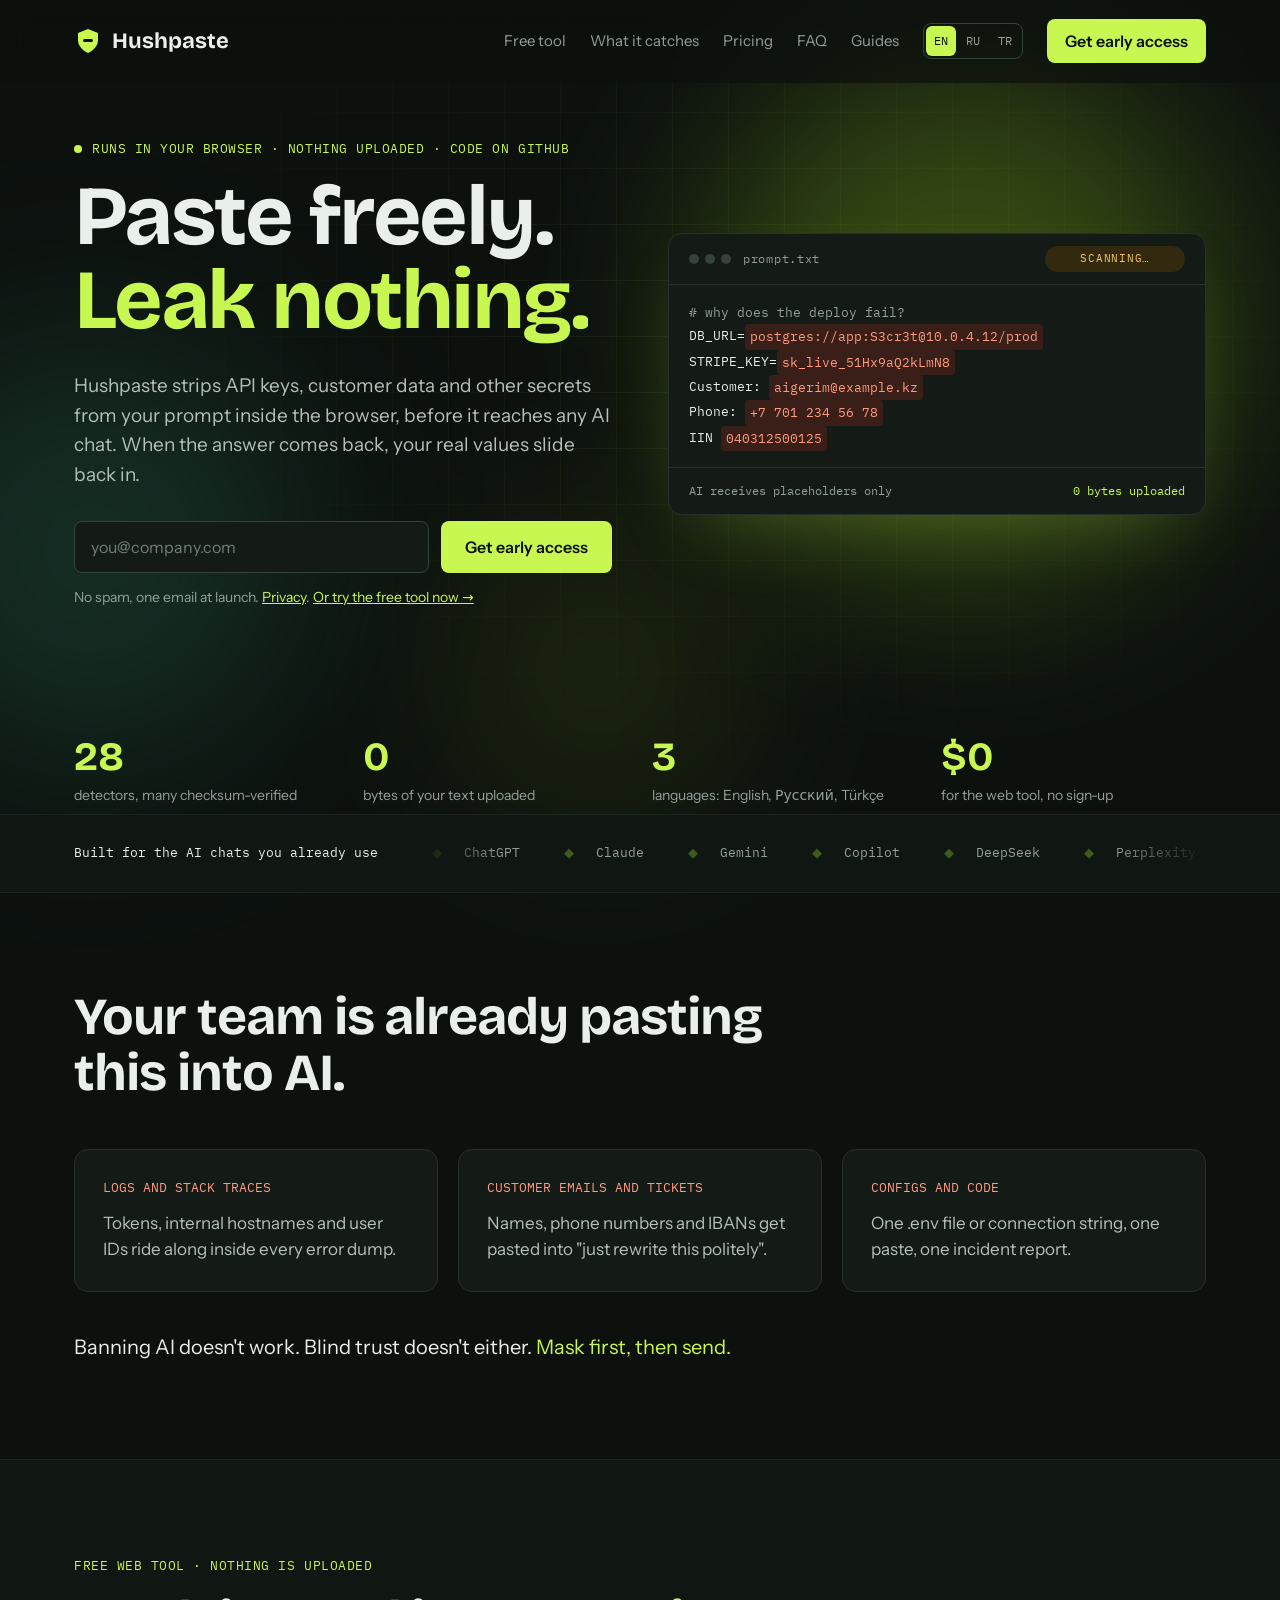
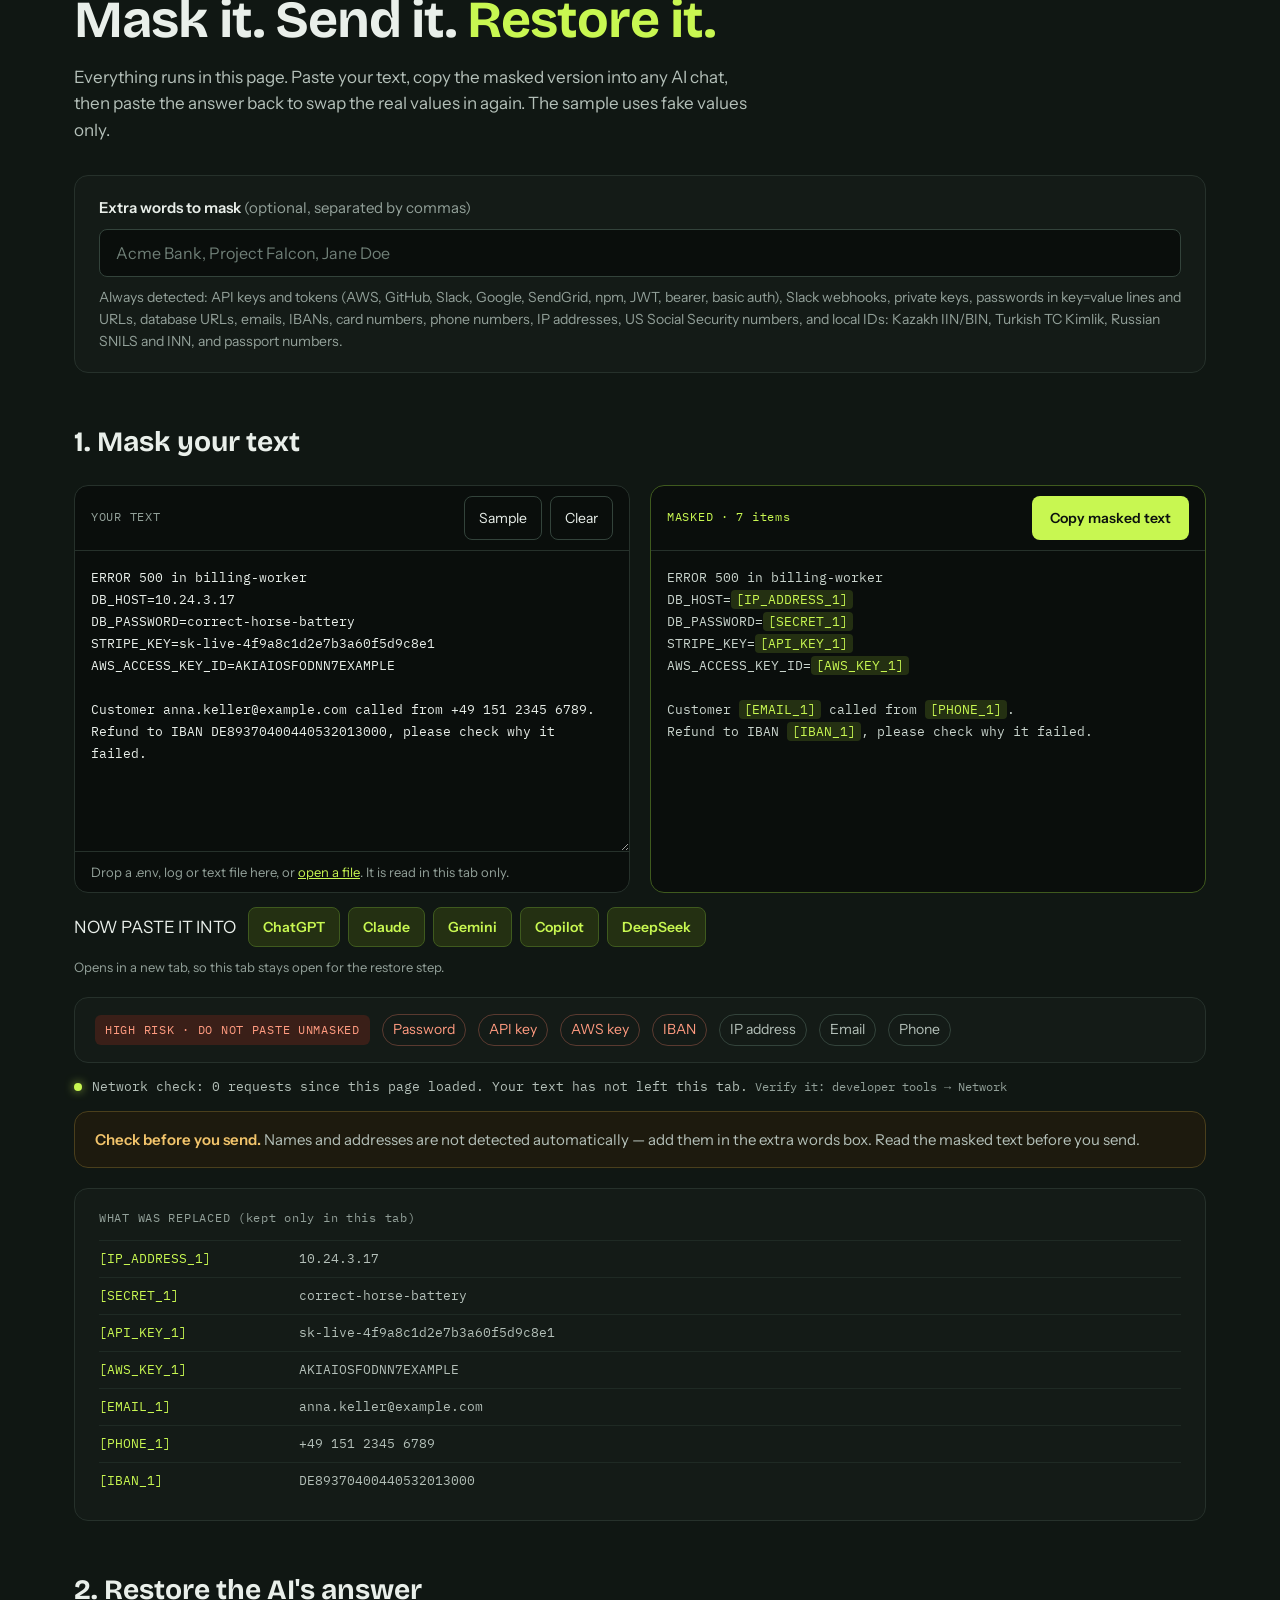
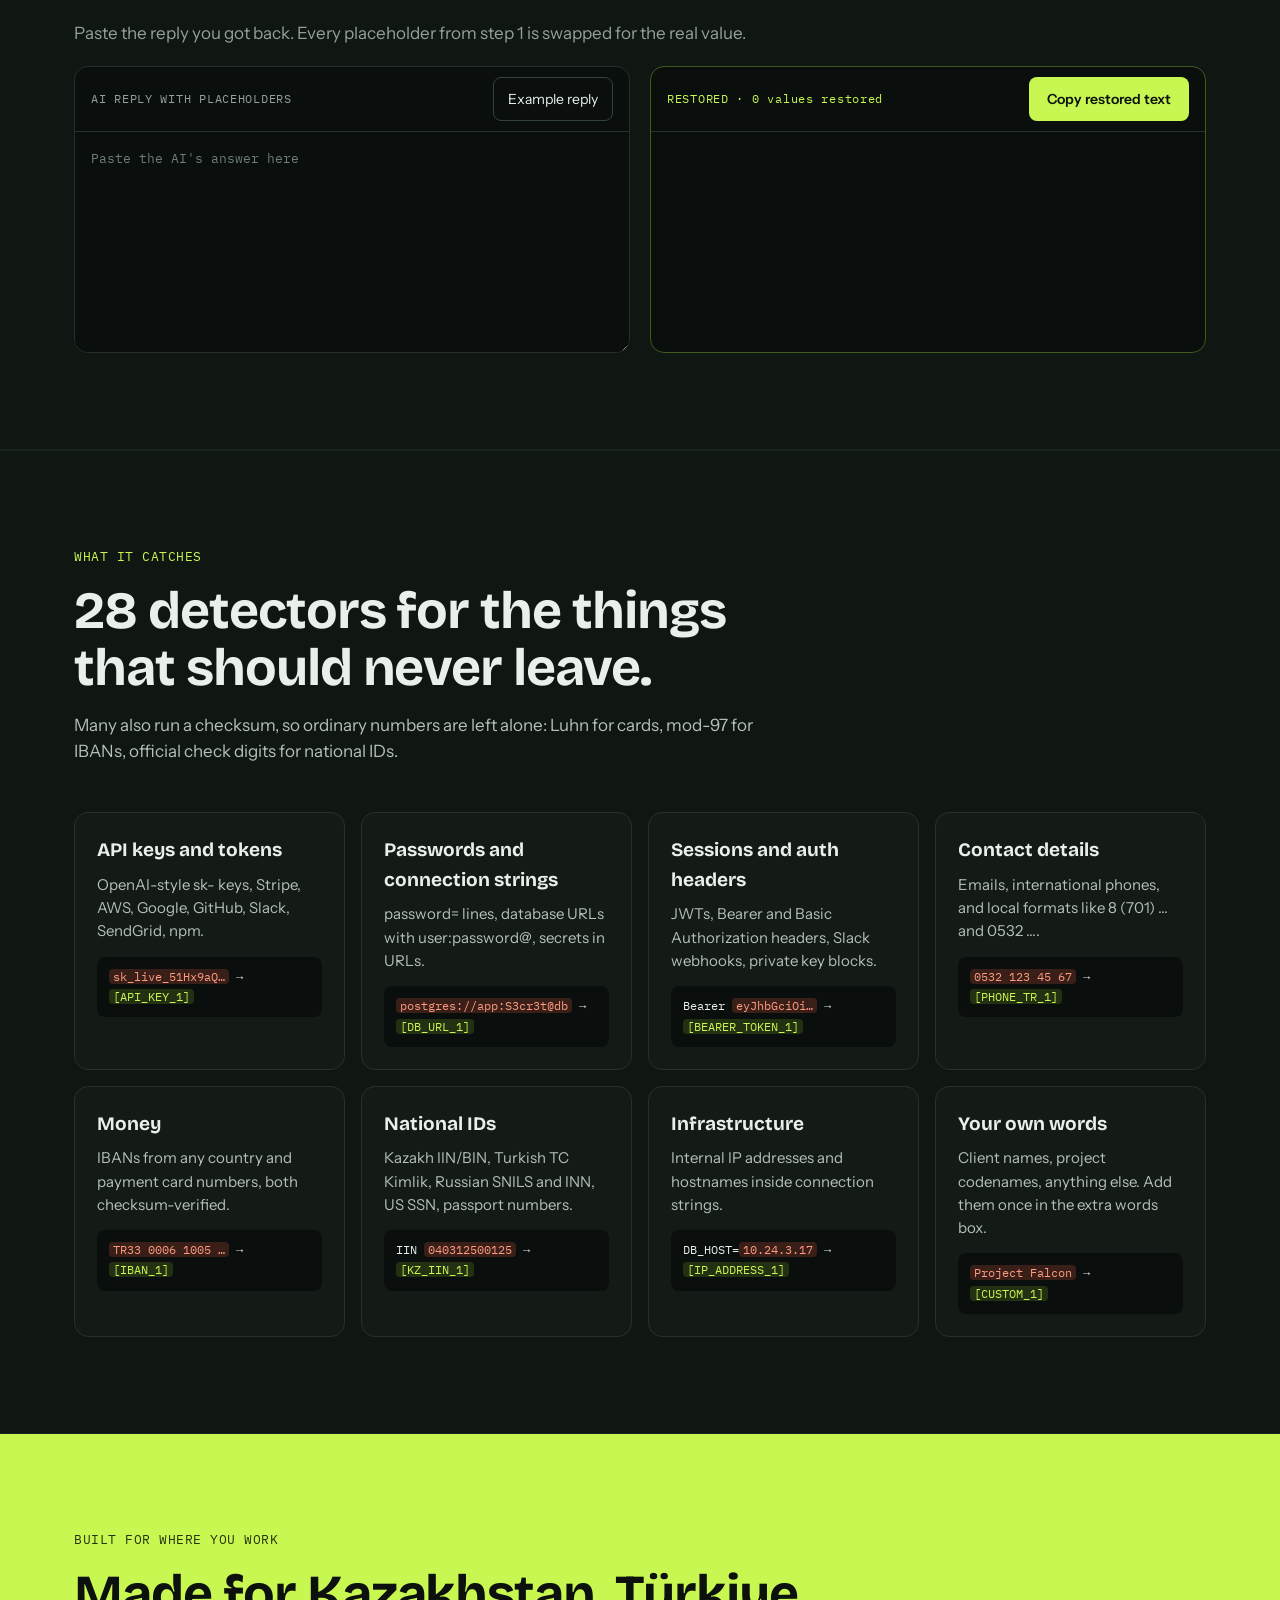
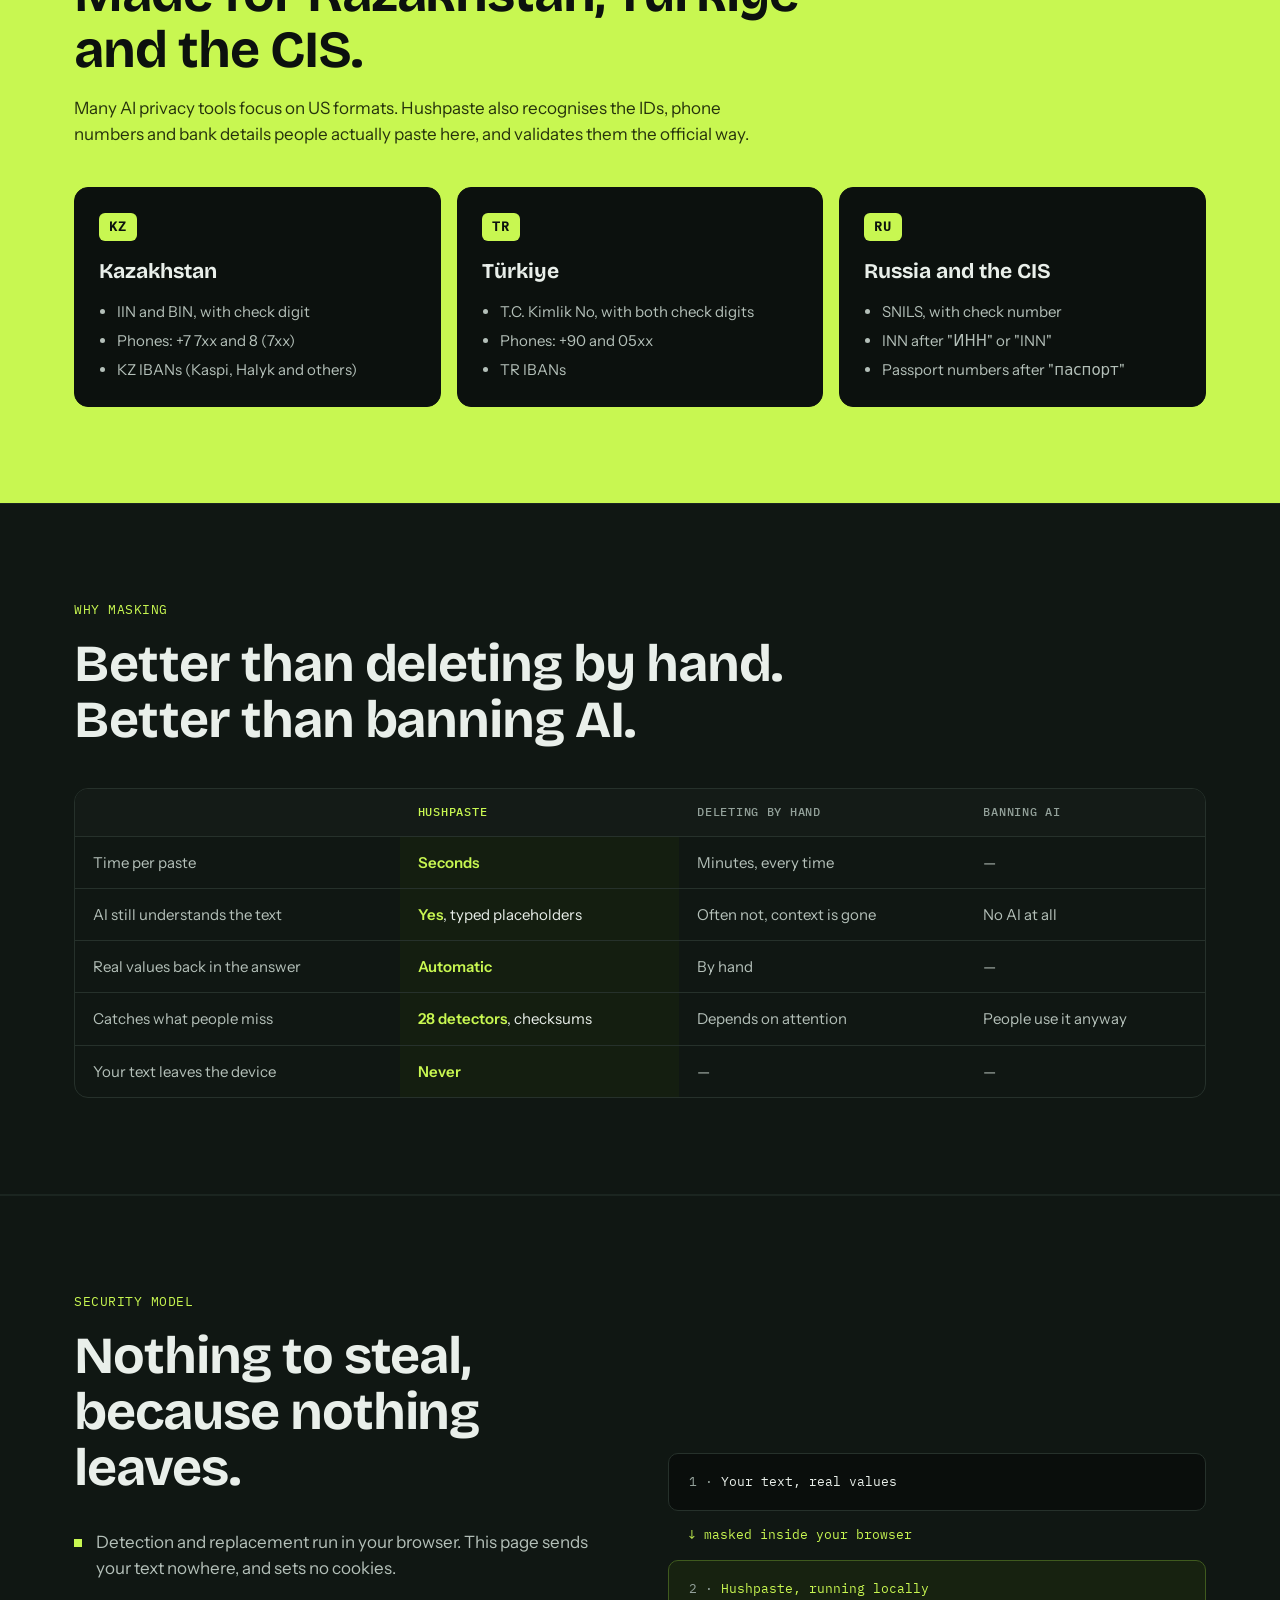
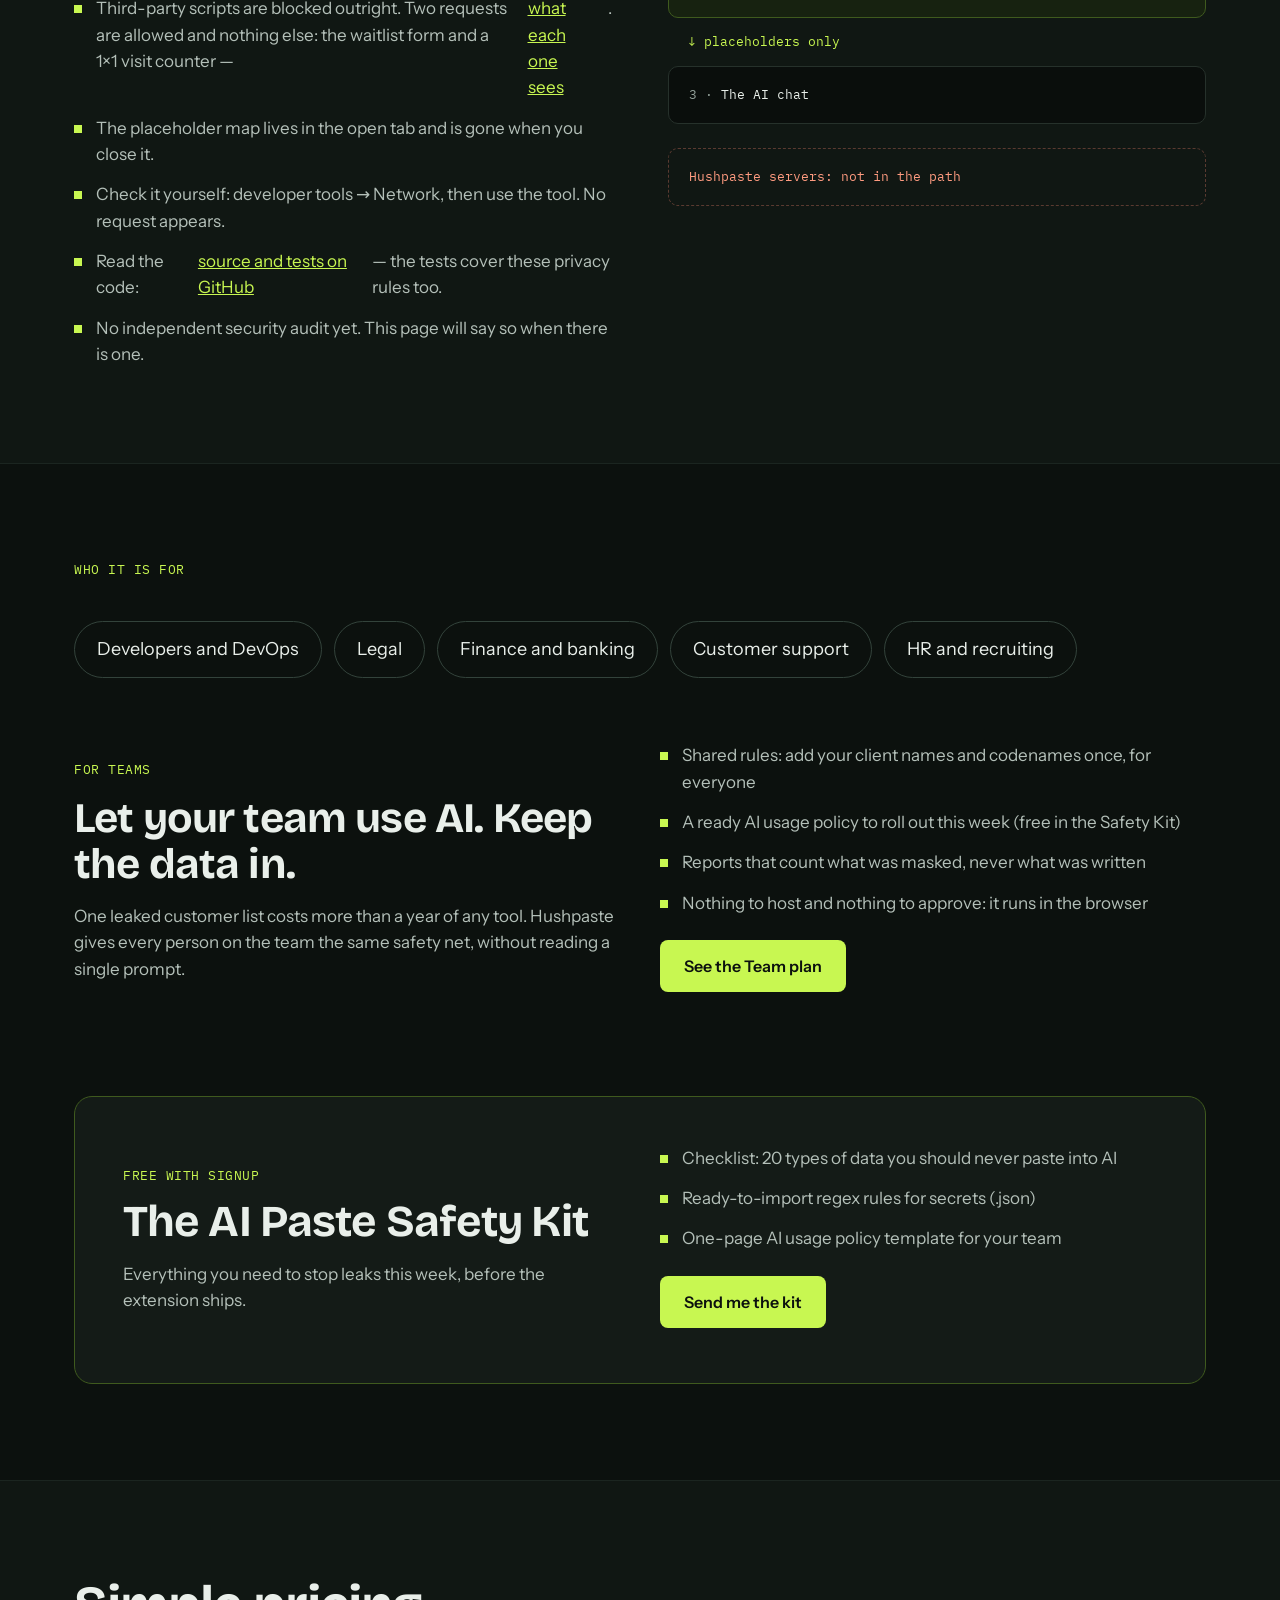
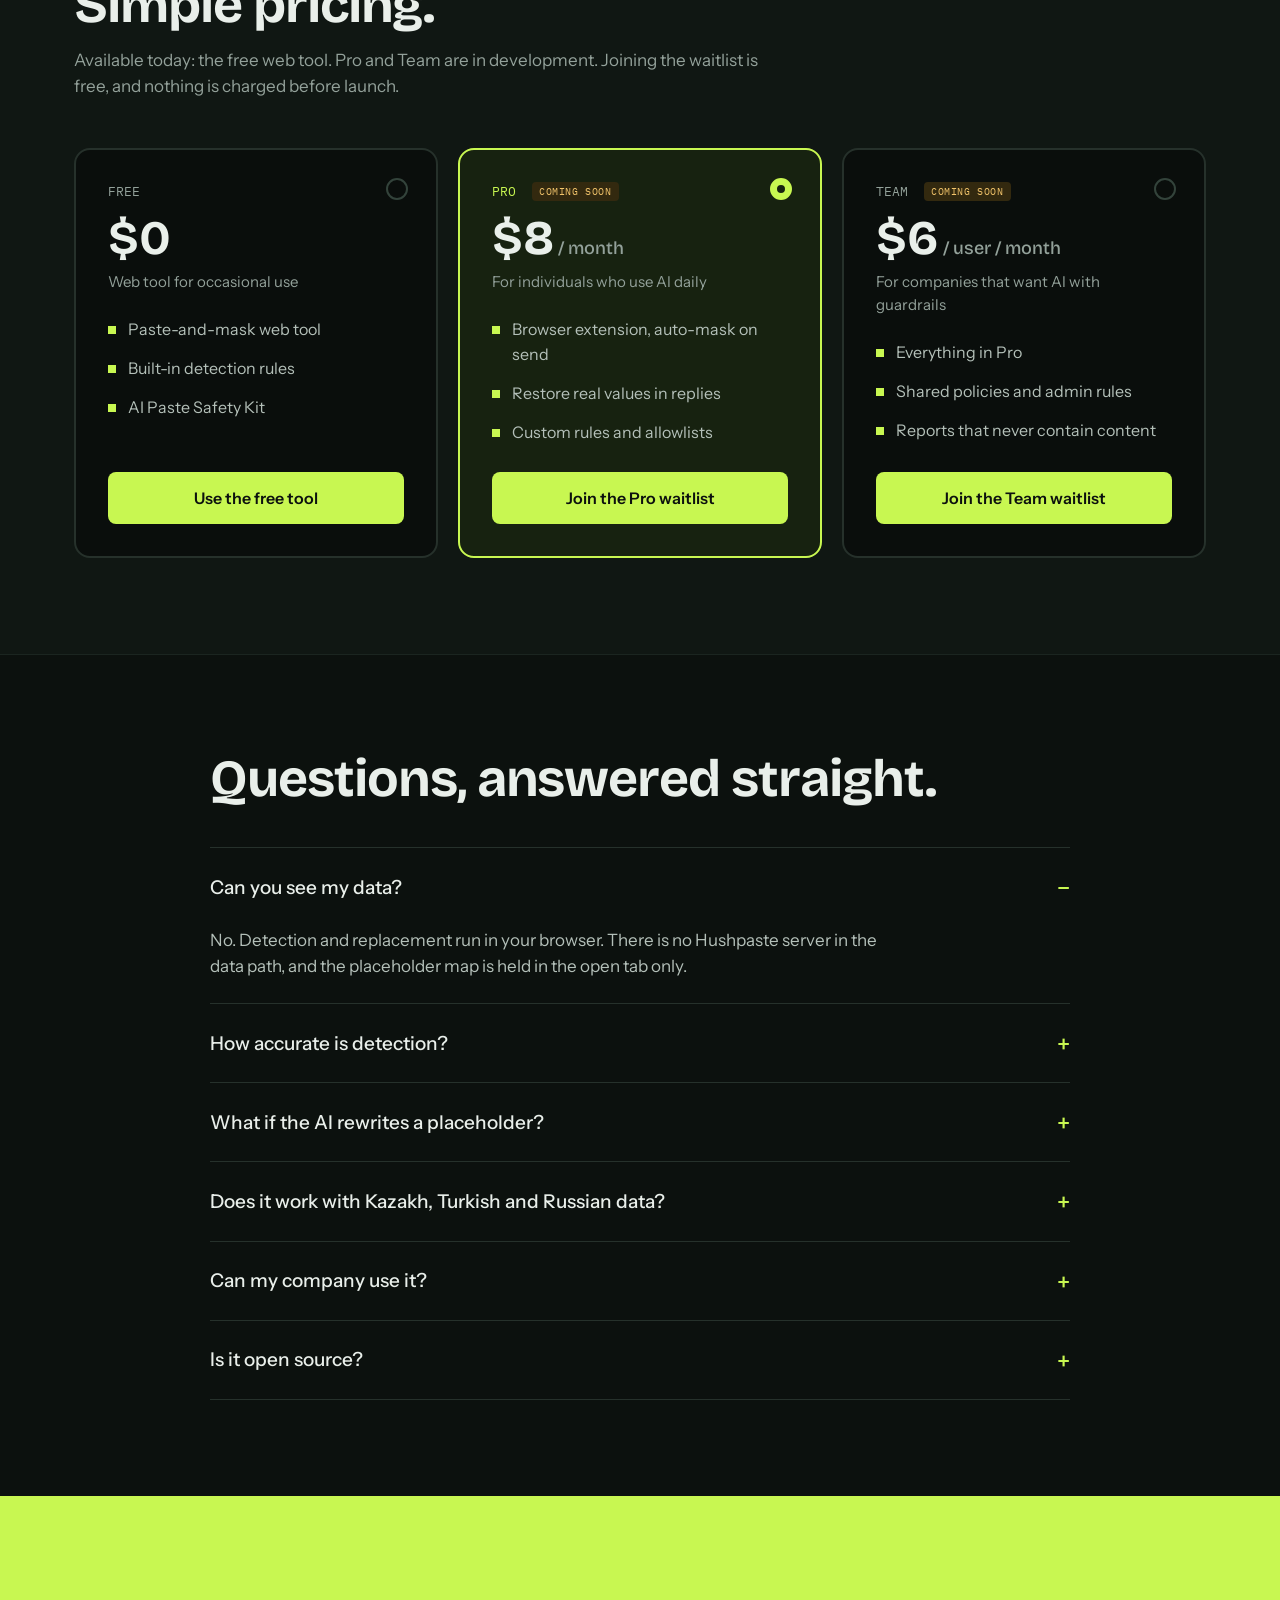
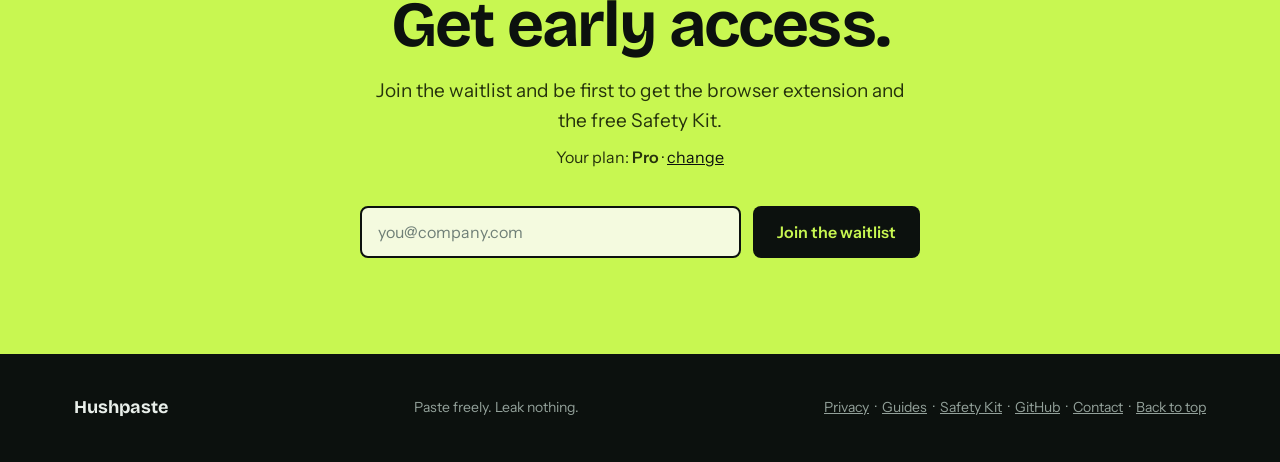
==== index.html @ 16ffd205 "Cut the landing page down after reader feedback A developer read the page and said he started skippi" ====
<!doctype html>
<html lang="en">
<head>
<meta charset="utf-8">
<meta http-equiv="Content-Security-Policy" content="default-src 'none'; script-src 'self'; style-src 'self' 'unsafe-inline'; font-src data:; img-src 'self' data: https://hushpaste.goatcounter.com; connect-src https://formspree.io; base-uri 'none'; form-action 'none'">
<meta name="viewport" content="width=device-width, initial-scale=1">
<meta name="waitlist-url" content="https://formspree.io/f/mnpjvzbo">
<title>Hushpaste: paste freely, leak nothing</title>
<link rel="canonical" href="https://gethushpaste.com/">
<link rel="alternate" hreflang="en" href="https://gethushpaste.com/">
<link rel="alternate" hreflang="ru" href="https://gethushpaste.com/ru/">
<link rel="alternate" hreflang="tr" href="https://gethushpaste.com/tr/">
<link rel="alternate" hreflang="x-default" href="https://gethushpaste.com/">
<meta property="og:url" content="https://gethushpaste.com/">
<meta name="description" content="Hushpaste masks API keys, emails and other sensitive data in your browser before you paste into an AI chat, then restores them in the reply. Nothing is uploaded.">
<meta property="og:title" content="Hushpaste: paste freely, leak nothing">
<meta property="og:description" content="Mask secrets and personal data before they reach an AI chat. Runs in your browser.">
<meta property="og:type" content="website">
<meta property="og:site_name" content="Hushpaste">
<meta property="og:image" content="https://gethushpaste.com/og-image.png">
<meta property="og:image:width" content="1200">
<meta property="og:image:height" content="630">
<meta name="twitter:card" content="summary_large_image">
<meta name="twitter:title" content="Hushpaste: paste freely, leak nothing">
<meta name="twitter:description" content="Mask secrets and personal data before they reach an AI chat. Runs in your browser.">
<meta name="twitter:image" content="https://gethushpaste.com/og-image.png">
<meta name="theme-color" content="#0C110E">
<link rel="stylesheet" href="/fonts.css">
<link rel="icon" href="data:image/svg+xml,%3Csvg xmlns='http://www.w3.org/2000/svg' viewBox='0 0 28 28'%3E%3Cpath d='M14 2 24 6V13C24 19 19.5 23.5 14 26 8.5 23.5 4 19 4 13V6Z' fill='%23C8F751'/%3E%3Crect x='9' y='12' width='10' height='3' rx='1.5' fill='%230C110E'/%3E%3C/svg%3E">
<link rel="icon" type="image/png" sizes="32x32" href="/favicon-32.png">
<link rel="apple-touch-icon" sizes="180x180" href="/apple-touch-icon.png">
<style>
:root{--bg:#0C110E;--bg2:#101713;--panel:#141B17;--deep:#0A0E0C;--line:#26312B;--line2:#33433B;--text:#E9EFEA;--soft:#B4C0B9;--mute:#93A19A;--lime:#C8F751;--limebg:#243012;--limeline:#3F5A1E;--coral:#FF9B80;--coralbg:#3A1F18}
*{box-sizing:border-box}
html{scroll-behavior:smooth}
body{margin:0;background:var(--bg);color:var(--text);font-family:'Instrument Sans',system-ui,sans-serif;font-size:17px;line-height:1.55}
a{color:var(--lime)}
a:hover{color:#E3FF9A}
button,input,textarea{font-family:inherit}
:focus-visible{outline:2px solid var(--lime);outline-offset:2px}
::placeholder{color:#6F7F77}
.wrap{max-width:1180px;margin:0 auto;padding:0 24px}
.mono{font-family:'IBM Plex Mono',monospace}
.disp{font-family:'Bricolage Grotesque',sans-serif;font-weight:700}
.eyebrow{font-family:'IBM Plex Mono',monospace;font-size:13px;letter-spacing:.04em;color:var(--lime);margin:0 0 16px}
h1,h2,h3{margin:0;font-family:'Bricolage Grotesque',sans-serif;font-weight:700}
h2{font-size:clamp(32px,4.5vw,52px);line-height:1.08;letter-spacing:-.02em;max-width:760px}
h3{font-size:24px}
section{padding:96px 0}
.alt{background:var(--bg2);border-top:1px solid #1B2520;border-bottom:1px solid #1B2520}
.btn{display:inline-block;border:0;border-radius:8px;background:var(--lime);color:var(--bg);font-weight:600;font-size:16px;padding:0 24px;min-height:52px;line-height:52px;text-decoration:none;cursor:pointer}
.btn:hover{color:var(--bg);background:#D8FF78}
.btn-sm{min-height:44px;line-height:44px;padding:0 18px;font-size:14px}
.gochat{display:flex;flex-wrap:wrap;align-items:center;gap:8px;margin-top:14px}
.gochat .t{margin-right:4px}
.gochat a{display:inline-block;min-height:40px;line-height:38px;padding:0 14px;border-radius:8px;border:1px solid var(--limeline);background:var(--limebg);color:var(--lime);font-size:14px;font-weight:600;text-decoration:none}
.gochat a:hover{background:var(--lime);color:var(--bg);border-color:var(--lime)}
.gochat .note{flex-basis:100%;color:var(--mute);font-size:13px;margin:2px 0 0}
.ghost{min-height:44px;padding:0 14px;border-radius:8px;border:1px solid var(--line2);background:transparent;color:var(--text);font-size:14px;cursor:pointer}
nav.top{display:flex;flex-wrap:wrap;align-items:center;justify-content:space-between;gap:12px;padding:16px 0}
.logo{display:flex;align-items:center;gap:10px;text-decoration:none;color:var(--text);font-family:'Bricolage Grotesque',sans-serif;font-weight:700;font-size:22px;padding:8px 0}
.links{display:flex;flex-wrap:wrap;align-items:center;gap:4px 24px;font-size:15px}
.links a{color:var(--mute);text-decoration:none;padding:12px 0}
.lang{display:inline-flex;gap:2px;padding:2px;border:1px solid var(--line2);border-radius:8px}
.links .lang a{padding:6px 8px;border-radius:6px;font-family:'IBM Plex Mono',monospace;font-size:12px}
.links .lang a[aria-current]{background:var(--lime);color:var(--bg)}
.links a.btn{color:var(--bg);padding:0 18px;min-height:44px;line-height:44px}
.hero{display:flex;flex-wrap:wrap;gap:56px;align-items:center;padding:56px 0 88px}
.hero>div{flex:1 1 440px;min-width:0}
.hero h1{font-size:clamp(44px,7vw,84px);line-height:1;letter-spacing:-.03em}
.sub{margin:28px 0 0;max-width:560px;font-size:19px;color:var(--soft)}
.wl form{display:flex;flex-wrap:wrap;gap:12px;margin-top:32px;max-width:560px}
.wl input{flex:1 1 240px;min-width:0;height:52px;padding:0 16px;border-radius:8px;border:1px solid var(--line2);background:var(--panel);color:var(--text);font-size:16px}
.wl button{height:52px;padding:0 24px;border:0;border-radius:8px;background:var(--lime);color:var(--bg);font-weight:600;font-size:16px;cursor:pointer}
.err{margin:10px 0 0;color:#FF8A6B;font-size:14px}
.ok{margin-top:32px;max-width:560px;padding:20px 24px;border:1px solid var(--limeline);background:#172210;border-radius:12px}
.small{margin:14px 0 0;font-size:14px;color:var(--mute)}
.card{background:var(--panel);border:1px solid var(--line);border-radius:14px;overflow:hidden;font-family:'IBM Plex Mono',monospace;font-size:13px;line-height:1.8}
.card .hd{padding:12px 20px;border-bottom:1px solid var(--line);color:var(--mute);font-size:12px;letter-spacing:.06em}
.card .bd{padding:16px 20px;overflow-x:auto;white-space:nowrap}
.card.live{position:relative;box-shadow:0 30px 80px -30px rgba(200,247,81,.25)}
.card.live .hd{display:flex;align-items:center;gap:12px}
.dots{display:inline-flex;gap:6px}
.dots i{width:10px;height:10px;border-radius:50%;background:var(--line2)}
.pill{margin-left:auto;display:inline-grid;font-size:11px}
.pill>span{grid-area:1/1;padding:3px 8px;border-radius:999px;text-align:center}
.pill .p1{background:#33290F;color:#F2C46B;animation:p1 9s infinite}
.pill .p2{background:var(--limebg);color:var(--lime);opacity:0;animation:p2 9s infinite}
.card.live .bd{position:relative;font-size:13px}
.card.live .bd .cm{color:var(--mute)}
.sw{display:inline-grid;vertical-align:top}
.sw>span{grid-area:1/1;justify-self:start}
.sw .bad{animation:swb 9s var(--d) infinite both}
.sw .tok{opacity:0;animation:swt 9s var(--d) infinite both}
.scan{position:absolute;left:0;right:0;top:0;height:2px;background:var(--lime);box-shadow:0 0 18px 4px rgba(200,247,81,.45);opacity:0;animation:scan 9s infinite;pointer-events:none}
.card.live .ft{display:flex;flex-wrap:wrap;justify-content:space-between;gap:8px;padding:12px 20px;border-top:1px solid var(--line);font-size:12px;color:var(--mute)}
.card.live .ft .lk{color:var(--lime)}
@keyframes scan{0%{top:0;opacity:1}32%{top:100%;opacity:1}34%,100%{top:100%;opacity:0}}
@keyframes swb{0%{opacity:1}4%,84%{opacity:0}88%,100%{opacity:1}}
@keyframes swt{0%{opacity:0}4%,84%{opacity:1}88%,100%{opacity:0}}
@keyframes p1{0%,34%{opacity:1}38%,94%{opacity:0}98%,100%{opacity:1}}
@keyframes p2{0%,34%{opacity:0}38%,94%{opacity:1}98%,100%{opacity:0}}
@media (prefers-reduced-motion:reduce){.sw .bad,.pill .p1{animation:none;opacity:0}.sw .tok,.pill .p2{animation:none;opacity:1}.scan{display:none}}
.bad{background:var(--coralbg);color:var(--coral);padding:1px 5px;border-radius:4px}
.tok{background:var(--limebg);color:var(--lime);padding:1px 5px;border-radius:4px}
.strip{padding:28px 0;border-top:1px solid #1B2520;border-bottom:1px solid #1B2520;background:var(--bg2)}
.strip .wrap{display:flex;flex-wrap:wrap;gap:12px 32px;font-family:'IBM Plex Mono',monospace;font-size:13px;color:var(--mute)}
.row{display:flex;flex-wrap:wrap;gap:20px;margin-top:48px}
.row>*{flex:1 1 300px;min-width:0}
.box{padding:28px;background:var(--panel);border:1px solid var(--line);border-radius:14px}
.box p{margin:12px 0 0;color:var(--soft)}
.box .k{margin:0;font-family:'IBM Plex Mono',monospace;font-size:13px;color:var(--coral)}
.step{padding:28px;border-top:2px solid var(--lime);background:var(--panel);border-radius:0 0 14px 14px}
.step .n{margin:0;font-family:'IBM Plex Mono',monospace;font-size:14px;color:var(--lime)}
.step h3{margin-top:12px}
.step p{margin:10px 0 0;color:var(--soft)}
.panels{display:flex;flex-wrap:wrap;gap:20px;margin-top:20px}
.panel{flex:1 1 460px;min-width:0;background:var(--deep);border:1px solid var(--line);border-radius:14px;overflow:hidden}
.panel.g{border-color:var(--limeline)}
.panel .bar{display:flex;flex-wrap:wrap;align-items:center;justify-content:space-between;gap:8px;padding:10px 16px;border-bottom:1px solid var(--line);min-height:64px}
.panel .bar .t{font-family:'IBM Plex Mono',monospace;font-size:12px;letter-spacing:.06em;color:var(--mute)}
.panel.g .bar .t{color:var(--lime)}
.panel textarea{display:block;width:100%;border:0;background:var(--deep);color:var(--text);font-family:'IBM Plex Mono',monospace;font-size:13px;line-height:1.7;padding:16px;resize:vertical}
.out{padding:16px;font-family:'IBM Plex Mono',monospace;font-size:13px;line-height:1.7;color:#C9D4CD;word-break:break-word;white-space:pre-wrap}
.tool h3.s{font-size:28px;margin-top:48px}
.terms{margin-top:32px;padding:20px 24px;background:var(--panel);border:1px solid var(--line);border-radius:14px}
.terms input{display:block;width:100%;margin-top:10px;height:48px;padding:0 16px;border-radius:8px;border:1px solid var(--line2);background:var(--deep);color:var(--text);font-size:16px}
.panel.drag{border-color:var(--lime);box-shadow:0 0 0 3px var(--limebg)}
.drophint{margin:0;padding:10px 16px;border-top:1px solid var(--line);font-size:13px;color:var(--mute)}
.drophint button{border:0;background:none;color:var(--lime);font:inherit;text-decoration:underline;cursor:pointer;padding:0}
.risk{display:flex;flex-wrap:wrap;align-items:center;gap:10px 12px;margin-top:20px;padding:16px 20px;background:var(--panel);border:1px solid var(--line);border-radius:14px}
.risk .lvl{font-family:'IBM Plex Mono',monospace;font-size:12px;letter-spacing:.06em;padding:6px 10px;border-radius:6px}
.risk .lvl.high{background:var(--coralbg);color:var(--coral)}
.risk .lvl.medium{background:#33290F;color:#F2C46B}
.risk .lvl.none{background:var(--limebg);color:var(--lime)}
.risk .chip{font-size:14px;padding:4px 10px;border:1px solid var(--line2);border-radius:999px;color:var(--soft)}
.risk .chip.high{border-color:#5A3A30;color:var(--coral)}
.map{margin-top:20px;padding:20px 24px;background:var(--panel);border:1px solid var(--line);border-radius:14px}
.map .r{display:flex;flex-wrap:wrap;gap:4px 20px;padding:8px 0;border-top:1px solid #1F2A24;font-family:'IBM Plex Mono',monospace;font-size:13px}
.map .r span:first-child{flex:0 0 180px;color:var(--lime)}
.map .r span:last-child{flex:1 1 240px;min-width:0;color:var(--soft);word-break:break-all}
.flow{display:flex;flex-direction:column;gap:14px;justify-content:center;font-family:'IBM Plex Mono',monospace;font-size:13px}
.flow div{padding:18px 20px;background:var(--deep);border:1px solid var(--line);border-radius:10px}
.flow .a{padding:0 0 0 20px;border:0;background:none;color:var(--lime)}
.flow .me{background:#172210;border-color:var(--limeline);color:var(--lime)}
.flow .no{border:1px dashed #5A3A30;color:var(--coral);background:none;margin-top:10px}
ul.ticks{list-style:none;margin:0;padding:0;display:flex;flex-direction:column;gap:14px;color:var(--soft)}
ul.ticks li{display:flex;gap:14px}
ul.ticks li:before{content:"";flex:none;width:8px;height:8px;margin-top:10px;background:var(--lime)}
.chips{display:flex;flex-wrap:wrap;gap:12px;margin-top:40px}
.chips span{padding:14px 22px;border:1px solid var(--line2);border-radius:999px;font-size:18px}
.kit{padding:48px;background:var(--panel);border:1px solid var(--limeline);border-radius:18px;display:flex;flex-wrap:wrap;gap:40px;align-items:center}
.kit>div{flex:1 1 380px;min-width:0}
.price{position:relative;display:flex;flex-direction:column;padding:32px;background:var(--deep);border:2px solid var(--line);border-radius:16px;cursor:pointer;transition:border-color .15s,background .15s}
.price:hover{border-color:var(--line2)}
.price input{position:absolute;opacity:0;pointer-events:none}
.price:has(input:checked){background:#172210;border-color:var(--lime)}
.price:has(input:focus-visible){outline:2px solid var(--lime);outline-offset:3px}
.price .dot{position:absolute;top:28px;right:28px;width:22px;height:22px;border-radius:50%;border:2px solid var(--line2)}
.price:has(input:checked) .dot{border:7px solid var(--lime)}
.price ul.ticks{flex:1}
.price .pick{margin-top:28px;text-align:center}
.price:has(input:checked) .pn{color:var(--lime)}
.price .pn{margin:0;font-family:'IBM Plex Mono',monospace;font-size:13px;color:var(--mute)}
.price .pp{margin:12px 0 0;font-family:'Bricolage Grotesque',sans-serif;font-weight:700;font-size:48px;line-height:1}
.price .pp small{font-size:18px;font-weight:500;color:var(--mute)}
.price .pd{margin:8px 0 24px;color:var(--mute);font-size:15px}
.price ul.ticks li{font-size:16px;gap:12px}
.price ul.ticks li:before{margin-top:9px}
.ill{display:block;width:100%;height:auto;margin-bottom:20px;border-radius:12px;background:var(--deep);border:1px solid var(--line)}
.grid{display:grid;grid-template-columns:repeat(auto-fill,minmax(260px,1fr));gap:16px;margin-top:48px}
.cat{padding:22px;background:var(--panel);border:1px solid var(--line);border-radius:14px;min-width:0}
.cat h3{font-size:19px}
.cat p{margin:8px 0 0;color:var(--soft);font-size:15px}
.cat .ex{margin-top:14px;padding:10px 12px;background:var(--deep);border-radius:8px;font-family:'IBM Plex Mono',monospace;font-size:12px;line-height:1.7;overflow-wrap:anywhere}
.cat .ex .bad,.cat .ex .tok{padding:0 4px}
.band{background:var(--lime);color:var(--bg)}
.band h2{color:var(--bg)}
.band .eyebrow{color:#3B4A12}
.band p{color:#26330C!important}
.band .cc{background:var(--bg);border-color:var(--bg)}
.band .cc h3{color:var(--text)}
.stats{display:grid;grid-template-columns:repeat(auto-fit,minmax(150px,1fr));gap:24px;padding:40px 0 8px}
.stats b{display:block;font-family:'Bricolage Grotesque',sans-serif;font-size:40px;line-height:1;color:var(--lime)}
.stats span{display:block;margin-top:8px;font-size:14px;color:var(--mute)}
.local{display:grid;grid-template-columns:repeat(auto-fit,minmax(240px,1fr));gap:16px;margin-top:40px}
.cc{padding:24px;border:1px solid var(--limeline);background:#141E10;border-radius:14px}
.cc .code{display:inline-block;font-family:'IBM Plex Mono',monospace;font-size:13px;letter-spacing:.08em;padding:4px 10px;border-radius:6px;background:var(--lime);color:var(--bg);font-weight:600}
.cc h3{margin-top:14px;font-size:21px}
.cc ul{margin:12px 0 0;padding-left:18px;color:var(--soft);font-size:15px}
.cc li{margin-top:6px}
.tblw{margin-top:40px;overflow-x:auto;border:1px solid var(--line);border-radius:14px}
table.cmp{width:100%;min-width:620px;border-collapse:collapse;font-size:15px}
.cmp th,.cmp td{padding:14px 18px;text-align:left;border-bottom:1px solid var(--line)}
.cmp thead th{font-family:'IBM Plex Mono',monospace;font-size:12px;letter-spacing:.06em;color:var(--mute);font-weight:500;background:var(--panel)}
.cmp thead th.us{color:var(--lime)}
.cmp td.us{background:#141E10;color:var(--text)}
.cmp td{color:var(--soft)}
.cmp tr:last-child td{border-bottom:0}
.yes{color:var(--lime);font-weight:600}
.no{color:var(--coral)}
.team{display:flex;flex-wrap:wrap;gap:40px;align-items:center}
.team>div{flex:1 1 380px;min-width:0}
.faq{max-width:860px;margin:40px auto 0;border-top:1px solid var(--line)}
.faq details{border-bottom:1px solid var(--line)}
.faq summary{list-style:none;cursor:pointer;display:flex;justify-content:space-between;gap:16px;align-items:center;padding:22px 0;min-height:44px;font-size:19px;font-weight:500}
.faq summary::-webkit-details-marker{display:none}
.faq summary:after{content:"+";font-family:'IBM Plex Mono',monospace;color:var(--lime);font-size:22px}
.faq details[open] summary:after{content:"\2212"}
.faq p{margin:0 0 24px;max-width:700px;color:var(--soft)}
.cta{background:var(--lime);color:var(--bg);text-align:center}
.cta h2{margin:0 auto;font-size:clamp(36px,5.5vw,64px);line-height:1.04;letter-spacing:-.03em}
.cta .sub{margin:18px auto 0;color:#26330C}
.cta .wl form{margin:36px auto 0;justify-content:center}
.cta .wl input{border:2px solid var(--bg);background:#F4FADF;color:var(--bg)}
.cta .wl button{background:var(--bg);color:var(--lime)}
.cta .err{color:#7A1F0A;font-weight:500}
.cta .ok{margin:36px auto 0;background:var(--bg);color:var(--text);text-align:left}
footer{padding:40px 0}
footer .wrap{display:flex;flex-wrap:wrap;gap:12px 24px;justify-content:space-between;align-items:center;font-size:14px;color:var(--mute)}
/* motion layer */
body{position:relative}
.aura{position:absolute;top:0;left:0;right:0;height:1100px;overflow:hidden;pointer-events:none;z-index:0}
.aura:before{content:"";position:absolute;inset:0;background-image:linear-gradient(rgba(200,247,81,.05) 1px,transparent 1px),linear-gradient(90deg,rgba(200,247,81,.05) 1px,transparent 1px);background-size:56px 56px;-webkit-mask-image:radial-gradient(ellipse 70% 60% at 60% 30%,#000 20%,transparent 75%);mask-image:radial-gradient(ellipse 70% 60% at 60% 30%,#000 20%,transparent 75%)}
.aura i{position:absolute;border-radius:50%;filter:blur(90px);opacity:.5}
.aura i:nth-child(1){width:520px;height:520px;left:55%;top:60px;background:#5E7F1A;animation:drift1 18s ease-in-out infinite alternate}
.aura i:nth-child(2){width:420px;height:420px;left:-120px;top:340px;background:#1F4A3A;animation:drift2 22s ease-in-out infinite alternate}
.aura i:nth-child(3){width:300px;height:300px;left:35%;top:520px;background:#3B4A12;opacity:.35;animation:drift1 26s ease-in-out infinite alternate-reverse}
@keyframes drift1{to{transform:translate(-120px,80px) scale(1.15)}}
@keyframes drift2{to{transform:translate(140px,-60px) scale(.9)}}
header.site,main,footer{position:relative;z-index:1}
.shine{background:linear-gradient(100deg,var(--lime) 0%,var(--lime) 40%,#F6FFD9 50%,var(--lime) 60%,var(--lime) 100%);background-size:250% 100%;-webkit-background-clip:text;background-clip:text;color:transparent;animation:shine 5s ease-in-out infinite}
@keyframes shine{0%,40%{background-position:100% 0}100%{background-position:0 0}}
.hero .eyebrow:before{content:"";display:inline-block;width:8px;height:8px;margin:0 10px 1px 0;border-radius:50%;background:var(--lime);vertical-align:middle;animation:ping 2s infinite}
@keyframes ping{0%{box-shadow:0 0 0 0 rgba(200,247,81,.6)}70%,100%{box-shadow:0 0 0 10px rgba(200,247,81,0)}}
.card.live{animation:float 7s ease-in-out infinite}
@keyframes float{0%,100%{translate:0 0}50%{translate:0 -10px}}
.btn,.wl button{position:relative;overflow:hidden;transition:box-shadow .25s,translate .25s}
.btn:after,.wl button:after{content:"";position:absolute;top:0;bottom:0;left:-60%;width:40%;background:linear-gradient(90deg,transparent,rgba(255,255,255,.55),transparent);transform:skewX(-20deg);transition:left .6s}
.btn:hover:after,.wl button:hover:after{left:130%}
.btn:hover,.wl button:hover{box-shadow:0 8px 30px -6px rgba(200,247,81,.55);translate:0 -1px}
.cat,.box,.step,.cc,.price{position:relative;transition:translate .25s,border-color .25s,box-shadow .25s}
.cat:hover,.box:hover,.step:hover,.cc:hover{translate:0 -4px;border-color:var(--limeline);box-shadow:0 18px 40px -20px rgba(0,0,0,.8)}
.price:hover{translate:0 -4px}
.spot:after{content:"";position:absolute;inset:0;border-radius:inherit;pointer-events:none;background:radial-gradient(320px circle at var(--mx,50%) var(--my,50%),rgba(200,247,81,.11),transparent 60%);opacity:0;transition:opacity .3s}
.spot:hover:after{opacity:1}
.band .spot:after{background:radial-gradient(320px circle at var(--mx,50%) var(--my,50%),rgba(200,247,81,.16),transparent 60%)}
.js .rv{opacity:0;transform:translateY(28px);transition:opacity .7s cubic-bezier(.2,.7,.2,1),transform .7s cubic-bezier(.2,.7,.2,1),translate .25s,border-color .25s,box-shadow .25s,background .15s}
.js .rv.in{opacity:1;transform:none}
.progress{position:fixed;top:0;left:0;height:3px;width:100%;background:var(--lime);box-shadow:0 0 12px rgba(200,247,81,.7);transform-origin:0 50%;transform:scaleX(0);z-index:50;pointer-events:none}
.mq{flex:1 1 300px;min-width:0;overflow:hidden;-webkit-mask-image:linear-gradient(90deg,transparent,#000 12%,#000 88%,transparent);mask-image:linear-gradient(90deg,transparent,#000 12%,#000 88%,transparent)}
.mq-in{display:flex;width:max-content;animation:mq 28s linear infinite}
.mq-in span{padding:0 22px;white-space:nowrap}
.mq-in span:before{content:"◆";margin-right:22px;color:var(--limeline)}
@keyframes mq{to{transform:translateX(-50%)}}
.strip .wrap{align-items:center}
@media (min-width:900px){header.site{position:sticky;top:0;z-index:20;background:rgba(12,17,14,.7);-webkit-backdrop-filter:blur(14px);backdrop-filter:blur(14px);border-bottom:1px solid transparent;transition:border-color .3s}header.site.scrolled{border-bottom-color:var(--line)}section,#top{scroll-margin-top:84px}}
@media (prefers-reduced-motion:reduce){.aura i,.shine,.hero .eyebrow:before,.card.live,.mq-in{animation:none}.mq-in{flex-wrap:wrap;width:auto}.js .rv{opacity:1;transform:none;transition:none}.btn:after,.wl button:after{display:none}}
.netm{display:flex;align-items:center;gap:10px;margin:14px 0 0;font-family:'IBM Plex Mono',monospace;font-size:13px;color:var(--soft)}
.netm i{flex:none;width:8px;height:8px;border-radius:50%;background:var(--lime);box-shadow:0 0 10px rgba(200,247,81,.7)}
.netm.warn i{background:#F2C46B;box-shadow:none}
.netm small{color:var(--mute);font-size:12px}
.check{margin-top:14px;padding:16px 20px;border:1px solid #4A3F1C;background:#1D1A0E;border-radius:14px;color:var(--soft);font-size:15px}
.check strong{color:#F2C46B}
.soon{display:inline-block;margin-left:8px;padding:2px 7px;border-radius:4px;background:#33290F;color:#F2C46B;font-size:10px;letter-spacing:.06em;vertical-align:1px}
[hidden]{display:none!important}
</style>
</head>
<body>

<div class="aura" aria-hidden="true"><i></i><i></i><i></i></div>
<header class="site"><div class="wrap">
<nav class="top">
<a class="logo" href="#top"><svg width="28" height="28" viewBox="0 0 28 28" aria-hidden="true"><path d="M14 2 L24 6 V13 C24 19 19.5 23.5 14 26 C8.5 23.5 4 19 4 13 V6 Z" fill="#C8F751"/><rect x="9" y="12" width="10" height="3" rx="1.5" fill="#0C110E"/></svg>Hushpaste</a>
<div class="links">
<a href="#demo">Free tool</a><a href="#detects">What it catches</a><a href="#pricing">Pricing</a><a href="#faq">FAQ</a><a href="/guides/">Guides</a><span class="lang" aria-label="Language"><a href="/" lang="en" aria-current="page">EN</a><a href="/ru/" lang="ru">RU</a><a href="/tr/" lang="tr">TR</a></span>
<a class="btn" href="#join">Get early access</a>
</div>
</nav>
</div></header>

<main id="top">

<div class="wrap">
<div class="hero">
<div>
<p class="eyebrow">RUNS IN YOUR BROWSER · NOTHING UPLOADED · CODE ON GITHUB</p>
<h1>Paste freely.<br><span class="shine">Leak nothing.</span></h1>
<p class="sub">Hushpaste strips API keys, customer data and other secrets from your prompt inside the browser, before it reaches any AI chat. When the answer comes back, your real values slide back in.</p>
<div class="wl">
<form novalidate>
<label for="email-hero" style="position:absolute;width:1px;height:1px;overflow:hidden;clip:rect(0 0 0 0)">Work email</label>
<input id="email-hero" type="email" name="email" placeholder="you@company.com" autocomplete="email">
<button type="submit">Get early access</button>
<p class="err" role="alert" hidden style="flex-basis:100%;margin:0">Enter a valid email to join the waitlist.</p>
</form>
<div class="ok" hidden><p class="disp" style="margin:0;font-size:22px;color:var(--lime)">You're on the list.</p><p style="margin:8px 0 0;color:var(--soft);font-size:15px">We'll email you when early access opens.</p><p style="margin:14px 0 0"><a class="btn" href="/kit.html">Open your free Safety Kit</a></p></div>
<p class="small">No spam, one email at launch. <a href="/privacy.html">Privacy</a>. <a href="#demo">Or try the free tool now →</a></p>
</div>
</div>
<div class="card live" aria-label="Animation: secrets in a prompt are replaced with placeholders">
<div class="hd"><span class="dots" aria-hidden="true"><i></i><i></i><i></i></span><span>prompt.txt</span><span class="pill"><span class="p1">SCANNING…</span><span class="p2">5 SECRETS MASKED</span></span></div>
<div class="bd"><span class="scan" aria-hidden="true"></span>
<div class="cm"># why does the deploy fail?</div>
<div>DB_URL=<span class="sw" style="--d:0.56s"><span class="bad">postgres://app:S3cr3t@10.0.4.12/prod</span><span class="tok">[DB_URL_1]</span></span></div>
<div>STRIPE_KEY=<span class="sw" style="--d:1.08s"><span class="bad">sk_live_51Hx9aQ2kLmN8</span><span class="tok">[API_KEY_1]</span></span></div>
<div>Customer: <span class="sw" style="--d:1.6s"><span class="bad">aigerim@example.kz</span><span class="tok">[EMAIL_1]</span></span></div>
<div>Phone: <span class="sw" style="--d:2.12s"><span class="bad">+7 701 234 56 78</span><span class="tok">[PHONE_1]</span></span></div>
<div>IIN <span class="sw" style="--d:2.64s"><span class="bad">040312500125</span><span class="tok">[KZ_IIN_1]</span></span></div>
</div>
<div class="ft"><span>AI receives placeholders only</span><span class="lk">0 bytes uploaded</span></div>
</div>
</div>
</div>

<div class="wrap"><div class="stats"><div><b>28</b><span>detectors, many checksum-verified</span></div><div><b>0</b><span>bytes of your text uploaded</span></div><div><b>3</b><span>languages: English, Русский, Türkçe</span></div><div><b>$0</b><span>for the web tool, no sign-up</span></div></div></div>
<div class="strip"><div class="wrap"><span style="color:var(--text)">Built for the AI chats you already use</span><div class="mq"><div class="mq-in"><span>ChatGPT</span><span>Claude</span><span>Gemini</span><span>Copilot</span><span>DeepSeek</span><span>Perplexity</span><span>Mistral</span><span>Grok</span><span aria-hidden="true" class="dup">ChatGPT</span><span aria-hidden="true" class="dup">Claude</span><span aria-hidden="true" class="dup">Gemini</span><span aria-hidden="true" class="dup">Copilot</span><span aria-hidden="true" class="dup">DeepSeek</span><span aria-hidden="true" class="dup">Perplexity</span><span aria-hidden="true" class="dup">Mistral</span><span aria-hidden="true" class="dup">Grok</span></div></div></div></div>

<section>
<div class="wrap">
<h2>Your team is already pasting this into AI.</h2>
<div class="row">
<div class="box"><p class="k">LOGS AND STACK TRACES</p><p>Tokens, internal hostnames and user IDs ride along inside every error dump.</p></div>
<div class="box"><p class="k">CUSTOMER EMAILS AND TICKETS</p><p>Names, phone numbers and IBANs get pasted into "just rewrite this politely".</p></div>
<div class="box"><p class="k">CONFIGS AND CODE</p><p>One .env file or connection string, one paste, one incident report.</p></div>
</div>
<p style="margin:40px 0 0;font-size:20px">Banning AI doesn't work. Blind trust doesn't either. <span style="color:var(--lime)">Mask first, then send.</span></p>
</div>
</section>

<section id="demo" class="alt tool">
<div class="wrap">
<p class="eyebrow">FREE WEB TOOL · NOTHING IS UPLOADED</p>
<h2>Mask it. Send it. <span style="color:var(--lime)">Restore it.</span></h2>
<p style="margin:16px 0 0;max-width:680px;color:var(--soft)">Everything runs in this page. Paste your text, copy the masked version into any AI chat, then paste the answer back to swap the real values in again. The sample uses fake values only.</p>

<div class="terms">
<label for="terms" style="display:block;font-size:15px;font-weight:600">Extra words to mask <span style="font-weight:400;color:var(--mute)">(optional, separated by commas)</span></label>
<input id="terms" type="text" placeholder="Acme Bank, Project Falcon, Jane Doe">
<p class="small" style="margin-top:10px">Always detected: API keys and tokens (AWS, GitHub, Slack, Google, SendGrid, npm, JWT, bearer, basic auth), Slack webhooks, private keys, passwords in key=value lines and URLs, database URLs, emails, IBANs, card numbers, phone numbers, IP addresses, US Social Security numbers, and local IDs: Kazakh IIN/BIN, Turkish TC Kimlik, Russian SNILS and INN, and passport numbers.</p>
</div>

<h3 class="s">1. Mask your text</h3>
<div class="panels">
<div class="panel">
<div class="bar"><label class="t" for="src">YOUR TEXT</label><div style="display:flex;gap:8px"><button type="button" class="ghost" id="btnSample">Sample</button><button type="button" class="ghost" id="btnClear">Clear</button></div></div>
<textarea id="src" style="min-height:300px" placeholder="Paste a log, an email or a config file here, or drop a file"></textarea>
<p class="drophint">Drop a .env, log or text file here, or <button type="button" id="btnFile">open a file</button>. It is read in this tab only.<input type="file" id="file" hidden></p>
</div>
<div class="panel g">
<div class="bar"><span class="t">MASKED · <span id="count">0 items</span></span><button type="button" class="btn btn-sm" id="copy1" style="border:0">Copy masked text</button></div>
<div class="out" id="out" style="min-height:300px"></div>
</div>
</div>
<div class="gochat" id="gochat" hidden><span class="t">NOW PASTE IT INTO</span><a href="https://chatgpt.com/" target="_blank" rel="noopener noreferrer">ChatGPT</a><a href="https://claude.ai/new" target="_blank" rel="noopener noreferrer">Claude</a><a href="https://gemini.google.com/app" target="_blank" rel="noopener noreferrer">Gemini</a><a href="https://copilot.microsoft.com/" target="_blank" rel="noopener noreferrer">Copilot</a><a href="https://chat.deepseek.com/" target="_blank" rel="noopener noreferrer">DeepSeek</a><p class="note">Opens in a new tab, so this tab stays open for the restore step.</p></div>
<div class="risk" id="risk" role="status" aria-live="polite"></div>
<p class="netm" id="netm" role="status" hidden></p>
<div class="check"><strong>Check before you send.</strong> <span>Names and addresses are not detected automatically &mdash; add them in the extra words box. Read the masked text before you send.</span></div>
<div class="map" id="mapBox" hidden>
<p class="mono" style="margin:0 0 12px;font-size:12px;letter-spacing:.06em;color:var(--mute)">WHAT WAS REPLACED (kept only in this tab)</p>
<div id="map"></div>
</div>

<h3 class="s">2. Restore the AI's answer</h3>
<p style="margin:8px 0 0;color:var(--mute)">Paste the reply you got back. Every placeholder from step 1 is swapped for the real value.</p>
<div class="panels">
<div class="panel">
<div class="bar"><label class="t" for="reply">AI REPLY WITH PLACEHOLDERS</label><button type="button" class="ghost" id="btnExample">Example reply</button></div>
<textarea id="reply" style="min-height:220px" placeholder="Paste the AI's answer here"></textarea>
</div>
<div class="panel g">
<div class="bar"><span class="t">RESTORED · <span id="restCount">0 values restored</span></span><button type="button" class="btn btn-sm" id="copy2" style="border:0">Copy restored text</button></div>
<div class="out" id="restored" style="min-height:220px;color:var(--text)"></div>
</div>
</div>
</div>
</section>



<section id="detects" class="alt">
<div class="wrap">
<p class="eyebrow">WHAT IT CATCHES</p>
<h2>28 detectors for the things that should never leave.</h2>
<p style="margin:16px 0 0;max-width:680px;color:var(--soft)">Many also run a checksum, so ordinary numbers are left alone: Luhn for cards, mod-97 for IBANs, official check digits for national IDs.</p>
<div class="grid">
<div class="cat"><h3>API keys and tokens</h3><p>OpenAI-style sk- keys, Stripe, AWS, Google, GitHub, Slack, SendGrid, npm.</p><div class="ex"><span class="bad">sk_live_51Hx9aQ…</span> → <span class="tok">[API_KEY_1]</span></div></div>
<div class="cat"><h3>Passwords and connection strings</h3><p>password= lines, database URLs with user:password@, secrets in URLs.</p><div class="ex"><span class="bad">postgres://app:S3cr3t@db</span> → <span class="tok">[DB_URL_1]</span></div></div>
<div class="cat"><h3>Sessions and auth headers</h3><p>JWTs, Bearer and Basic Authorization headers, Slack webhooks, private key blocks.</p><div class="ex">Bearer <span class="bad">eyJhbGciOi…</span> → <span class="tok">[BEARER_TOKEN_1]</span></div></div>
<div class="cat"><h3>Contact details</h3><p>Emails, international phones, and local formats like 8 (701) … and 0532 ….</p><div class="ex"><span class="bad">0532 123 45 67</span> → <span class="tok">[PHONE_TR_1]</span></div></div>
<div class="cat"><h3>Money</h3><p>IBANs from any country and payment card numbers, both checksum-verified.</p><div class="ex"><span class="bad">TR33 0006 1005 …</span> → <span class="tok">[IBAN_1]</span></div></div>
<div class="cat"><h3>National IDs</h3><p>Kazakh IIN/BIN, Turkish TC Kimlik, Russian SNILS and INN, US SSN, passport numbers.</p><div class="ex">IIN <span class="bad">040312500125</span> → <span class="tok">[KZ_IIN_1]</span></div></div>
<div class="cat"><h3>Infrastructure</h3><p>Internal IP addresses and hostnames inside connection strings.</p><div class="ex">DB_HOST=<span class="bad">10.24.3.17</span> → <span class="tok">[IP_ADDRESS_1]</span></div></div>
<div class="cat"><h3>Your own words</h3><p>Client names, project codenames, anything else. Add them once in the extra words box.</p><div class="ex"><span class="bad">Project Falcon</span> → <span class="tok">[CUSTOM_1]</span></div></div>
</div>
</div>
</section>

<section id="local" class="band">
<div class="wrap">
<p class="eyebrow">BUILT FOR WHERE YOU WORK</p>
<h2>Made for Kazakhstan, Türkiye and the CIS.</h2>
<p style="margin:16px 0 0;max-width:680px;color:var(--soft)">Many AI privacy tools focus on US formats. Hushpaste also recognises the IDs, phone numbers and bank details people actually paste here, and validates them the official way.</p>
<div class="local">
<div class="cc"><span class="code">KZ</span><h3>Kazakhstan</h3><ul><li>IIN and BIN, with check digit</li><li>Phones: +7 7xx and 8 (7xx)</li><li>KZ IBANs (Kaspi, Halyk and others)</li></ul></div>
<div class="cc"><span class="code">TR</span><h3>Türkiye</h3><ul><li>T.C. Kimlik No, with both check digits</li><li>Phones: +90 and 05xx</li><li>TR IBANs</li></ul></div>
<div class="cc"><span class="code">RU</span><h3>Russia and the CIS</h3><ul><li>SNILS, with check number</li><li>INN after "ИНН" or "INN"</li><li>Passport numbers after "паспорт"</li></ul></div>
</div>
</div>
</section>

<section class="alt">
<div class="wrap">
<p class="eyebrow">WHY MASKING</p>
<h2>Better than deleting by hand. Better than banning AI.</h2>
<div class="tblw"><table class="cmp">
<thead><tr><th></th><th class="us">HUSHPASTE</th><th>DELETING BY HAND</th><th>BANNING AI</th></tr></thead>
<tbody>
<tr><td>Time per paste</td><td class="us"><span class="yes">Seconds</span></td><td>Minutes, every time</td><td>—</td></tr>
<tr><td>AI still understands the text</td><td class="us"><span class="yes">Yes</span>, typed placeholders</td><td>Often not, context is gone</td><td class="no">No AI at all</td></tr>
<tr><td>Real values back in the answer</td><td class="us"><span class="yes">Automatic</span></td><td class="no">By hand</td><td>—</td></tr>
<tr><td>Catches what people miss</td><td class="us"><span class="yes">28 detectors</span>, checksums</td><td class="no">Depends on attention</td><td class="no">People use it anyway</td></tr>
<tr><td>Your text leaves the device</td><td class="us"><span class="yes">Never</span></td><td>—</td><td>—</td></tr>
</tbody></table></div>
</div>
</section>

<section class="alt">
<div class="wrap" style="display:flex;flex-wrap:wrap;gap:56px">
<div style="flex:1 1 460px;min-width:0">
<p class="eyebrow">SECURITY MODEL</p>
<h2>Nothing to steal, because nothing leaves.</h2>
<ul class="ticks" style="margin-top:32px">
<li>Detection and replacement run in your browser. This page sends your text nowhere, and sets no cookies.</li>
<li>Third-party scripts are blocked outright. Two requests are allowed and nothing else: the waitlist form and a 1&times;1 visit counter &mdash; <a href="/privacy.html">what each one sees</a>.</li>
<li>The placeholder map lives in the open tab and is gone when you close it.</li>

<li>Check it yourself: developer tools &rarr; Network, then use the tool. No request appears.</li>
<li>Read the code: <a href="https://github.com/yerzhan070324-cmd/hushpaste.com">source and tests on GitHub</a> &mdash; the tests cover these privacy rules too.</li>
<li>No independent security audit yet. This page will say so when there is one.</li>
</ul>
</div>
<div class="flow" style="flex:1 1 460px;min-width:0">
<div><span style="color:var(--mute)">1 · </span>Your text, real values</div>
<div class="a">↓ masked inside your browser</div>
<div class="me"><span style="color:var(--mute)">2 · </span>Hushpaste, running locally</div>
<div class="a">↓ placeholders only</div>
<div><span style="color:var(--mute)">3 · </span>The AI chat</div>
<div class="no">Hushpaste servers: not in the path</div>
</div>
</div>
</section>

<section>
<div class="wrap">
<p class="eyebrow">WHO IT IS FOR</p>
<div class="chips"><span>Developers and DevOps</span><span>Legal</span><span>Finance and banking</span><span>Customer support</span><span>HR and recruiting</span></div>
<div class="team" style="margin-top:64px">
<div>
<p class="eyebrow">FOR TEAMS</p>
<h2 style="font-size:clamp(28px,4vw,42px)">Let your team use AI. Keep the data in.</h2>
<p style="margin:16px 0 0;color:var(--soft)">One leaked customer list costs more than a year of any tool. Hushpaste gives every person on the team the same safety net, without reading a single prompt.</p>
</div>
<div>
<ul class="ticks">
<li>Shared rules: add your client names and codenames once, for everyone</li>
<li>A ready AI usage policy to roll out this week (free in the Safety Kit)</li>
<li>Reports that count what was masked, never what was written</li>
<li>Nothing to host and nothing to approve: it runs in the browser</li>
</ul>
<a class="btn" href="#pricing" data-plan="team" style="margin-top:24px">See the Team plan</a>
</div>
</div>
</div>
</section>

<section style="padding-top:0">
<div class="wrap">
<div class="kit">
<div>
<p class="eyebrow" style="margin-bottom:12px">FREE WITH SIGNUP</p>
<h2 style="font-size:clamp(30px,4vw,44px);line-height:1.1">The AI Paste Safety Kit</h2>
<p style="margin:14px 0 0;color:var(--soft)">Everything you need to stop leaks this week, before the extension ships.</p>
</div>
<div>
<ul class="ticks">
<li>Checklist: 20 types of data you should never paste into AI</li>
<li>Ready-to-import regex rules for secrets (.json)</li>
<li>One-page AI usage policy template for your team</li>
</ul>
<a class="btn" href="#join" style="margin-top:24px">Send me the kit</a>
</div>
</div>
</div>
</section>

<section id="pricing" class="alt">
<div class="wrap">
<h2>Simple pricing.</h2>
<p style="margin:14px 0 0;max-width:720px;color:var(--mute)">Available today: the free web tool. Pro and Team are in development. Joining the waitlist is free, and nothing is charged before launch.</p>
<div class="row" style="align-items:stretch">
<label class="price"><input type="radio" name="plan" value="free"><span class="dot" aria-hidden="true"></span><p class="pn">FREE</p><p class="pp">$0</p><p class="pd">Web tool for occasional use</p><ul class="ticks"><li>Paste-and-mask web tool</li><li>Built-in detection rules</li><li>AI Paste Safety Kit</li></ul><a class="btn pick" href="#demo" data-plan="free">Use the free tool</a></label>
<label class="price"><input type="radio" name="plan" value="pro" checked><span class="dot" aria-hidden="true"></span><p class="pn">PRO <span class="soon">COMING SOON</span></p><p class="pp">$8<small> / month</small></p><p class="pd">For individuals who use AI daily</p><ul class="ticks"><li>Browser extension, auto-mask on send</li><li>Restore real values in replies</li><li>Custom rules and allowlists</li></ul><a class="btn pick" href="#join" data-plan="pro">Join the Pro waitlist</a></label>
<label class="price"><input type="radio" name="plan" value="team"><span class="dot" aria-hidden="true"></span><p class="pn">TEAM <span class="soon">COMING SOON</span></p><p class="pp">$6<small> / user / month</small></p><p class="pd">For companies that want AI with guardrails</p><ul class="ticks"><li>Everything in Pro</li><li>Shared policies and admin rules</li><li>Reports that never contain content</li></ul><a class="btn pick" href="#join" data-plan="team">Join the Team waitlist</a></label>
</div>
</div>
</section>

<section id="faq">
<div class="wrap">
<h2 style="max-width:860px;margin:0 auto">Questions, answered straight.</h2>
<div class="faq">
<details open><summary>Can you see my data?</summary><p>No. Detection and replacement run in your browser. There is no Hushpaste server in the data path, and the placeholder map is held in the open tab only.</p></details>
<details><summary>How accurate is detection?</summary><p>Values with a known format, such as keys, tokens, IBANs and emails, are caught by pattern matching. Names and organizations are not detected automatically yet, so add them in the "extra words" box and always read the masked text before you send it. No pattern-based tool can promise to catch everything.</p></details>
<details><summary>What if the AI rewrites a placeholder?</summary><p>Restoration matches placeholders exactly. If a reply changes one, it stays as it is and is not guessed.</p></details>
<details><summary>Does it work with Kazakh, Turkish and Russian data?</summary><p>Yes. It recognises Kazakh IIN/BIN, Turkish TC Kimlik numbers, Russian SNILS and INN, passport numbers written after "passport", "паспорт" or "pasaport", local phone formats and IBANs from every country. Names written in any language can be added in the extra words box.</p></details>
<details><summary>Can my company use it?</summary><p>Yes. The free web tool needs no installation and sends nothing anywhere, which makes it easy to approve. The Team plan adds shared rules and reports. Join the waitlist with your work email and pick Team.</p></details>
<details><summary>Is it open source?</summary><p>Not formally yet. The code of this site, including every detection rule, is already public on GitHub with tests anyone can run. An open-source license and an independent security audit are planned.</p></details>
</div>
</div>
</section>

<section id="join" class="cta">
<div class="wrap" style="max-width:760px">
<h2>Get early access.</h2>
<p class="sub">Join the waitlist and be first to get the browser extension and the free Safety Kit.</p>
<p class="sub" style="font-size:16px;margin-top:10px">Your plan: <strong class="plan-name">Pro</strong> · <a href="#pricing" style="color:var(--bg)">change</a></p>
<div class="wl">
<form novalidate>
<label for="email-cta" style="position:absolute;width:1px;height:1px;overflow:hidden;clip:rect(0 0 0 0)">Work email</label>
<input id="email-cta" type="email" name="email" placeholder="you@company.com" autocomplete="email">
<button type="submit">Join the waitlist</button>
<p class="err" role="alert" hidden style="flex-basis:100%;margin:0">Enter a valid email to join the waitlist.</p>
</form>
<div class="ok" hidden><p class="disp" style="margin:0;font-size:22px;color:var(--lime)">You're on the list.</p><p style="margin:8px 0 0;color:var(--soft);font-size:15px">We'll email you when early access opens.</p><p style="margin:14px 0 0"><a class="btn" href="/kit.html">Open your free Safety Kit</a></p></div>
</div>
</div>
</section>

</main>

<footer><div class="wrap"><span class="disp" style="font-size:18px;color:var(--text)">Hushpaste</span><span>Paste freely. Leak nothing.</span><span><a href="/privacy.html" style="color:var(--mute)">Privacy</a> &nbsp;·&nbsp; <a href="/guides/" style="color:var(--mute)">Guides</a> &nbsp;·&nbsp; <a href="/kit.html" style="color:var(--mute)">Safety Kit</a> &nbsp;·&nbsp; <a href="https://github.com/yerzhan070324-cmd/hushpaste.com" style="color:var(--mute)">GitHub</a> &nbsp;·&nbsp; <a href="mailto:hello@gethushpaste.com" style="color:var(--mute)">Contact</a> &nbsp;&middot;&nbsp; <a href="#top" style="color:var(--mute)">Back to top</a></span></div></footer>

<script src="/app.js"></script>

<img src="https://hushpaste.goatcounter.com/count?p=/&amp;t=Hushpaste%3A%20paste%20freely%2C%20leak%20nothing" alt="" width="1" height="1" style="position:absolute;left:-9999px;top:0">
</body>
</html>
---- fonts.css ----
/* Self-hosted fonts (Latin subset), so visitors' browsers never contact Google.
   Bricolage Grotesque, Instrument Sans and IBM Plex Mono are licensed under the SIL Open Font License 1.1 (https://openfontlicense.org). */
@font-face{font-family:'Bricolage Grotesque';font-style:normal;font-weight:500;font-display:swap;src:url([data-uri]) format('woff2')}
@font-face{font-family:'Bricolage Grotesque';font-style:normal;font-weight:700;font-display:swap;src:url([data-uri]) format('woff2')}
@font-face{font-family:'Instrument Sans';font-style:normal;font-weight:400;font-display:swap;src:url([data-uri]) format('woff2')}
@font-face{font-family:'Instrument Sans';font-style:normal;font-weight:500;font-display:swap;src:url([data-uri]) format('woff2')}
@font-face{font-family:'Instrument Sans';font-style:normal;font-weight:600;font-display:swap;src:url([data-uri]) format('woff2')}
@font-face{font-family:'IBM Plex Mono';font-style:normal;font-weight:400;font-display:swap;src:url([data-uri]) format('woff2')}
@font-face{font-family:'IBM Plex Mono';font-style:normal;font-weight:500;font-display:swap;src:url([data-uri]) format('woff2')}
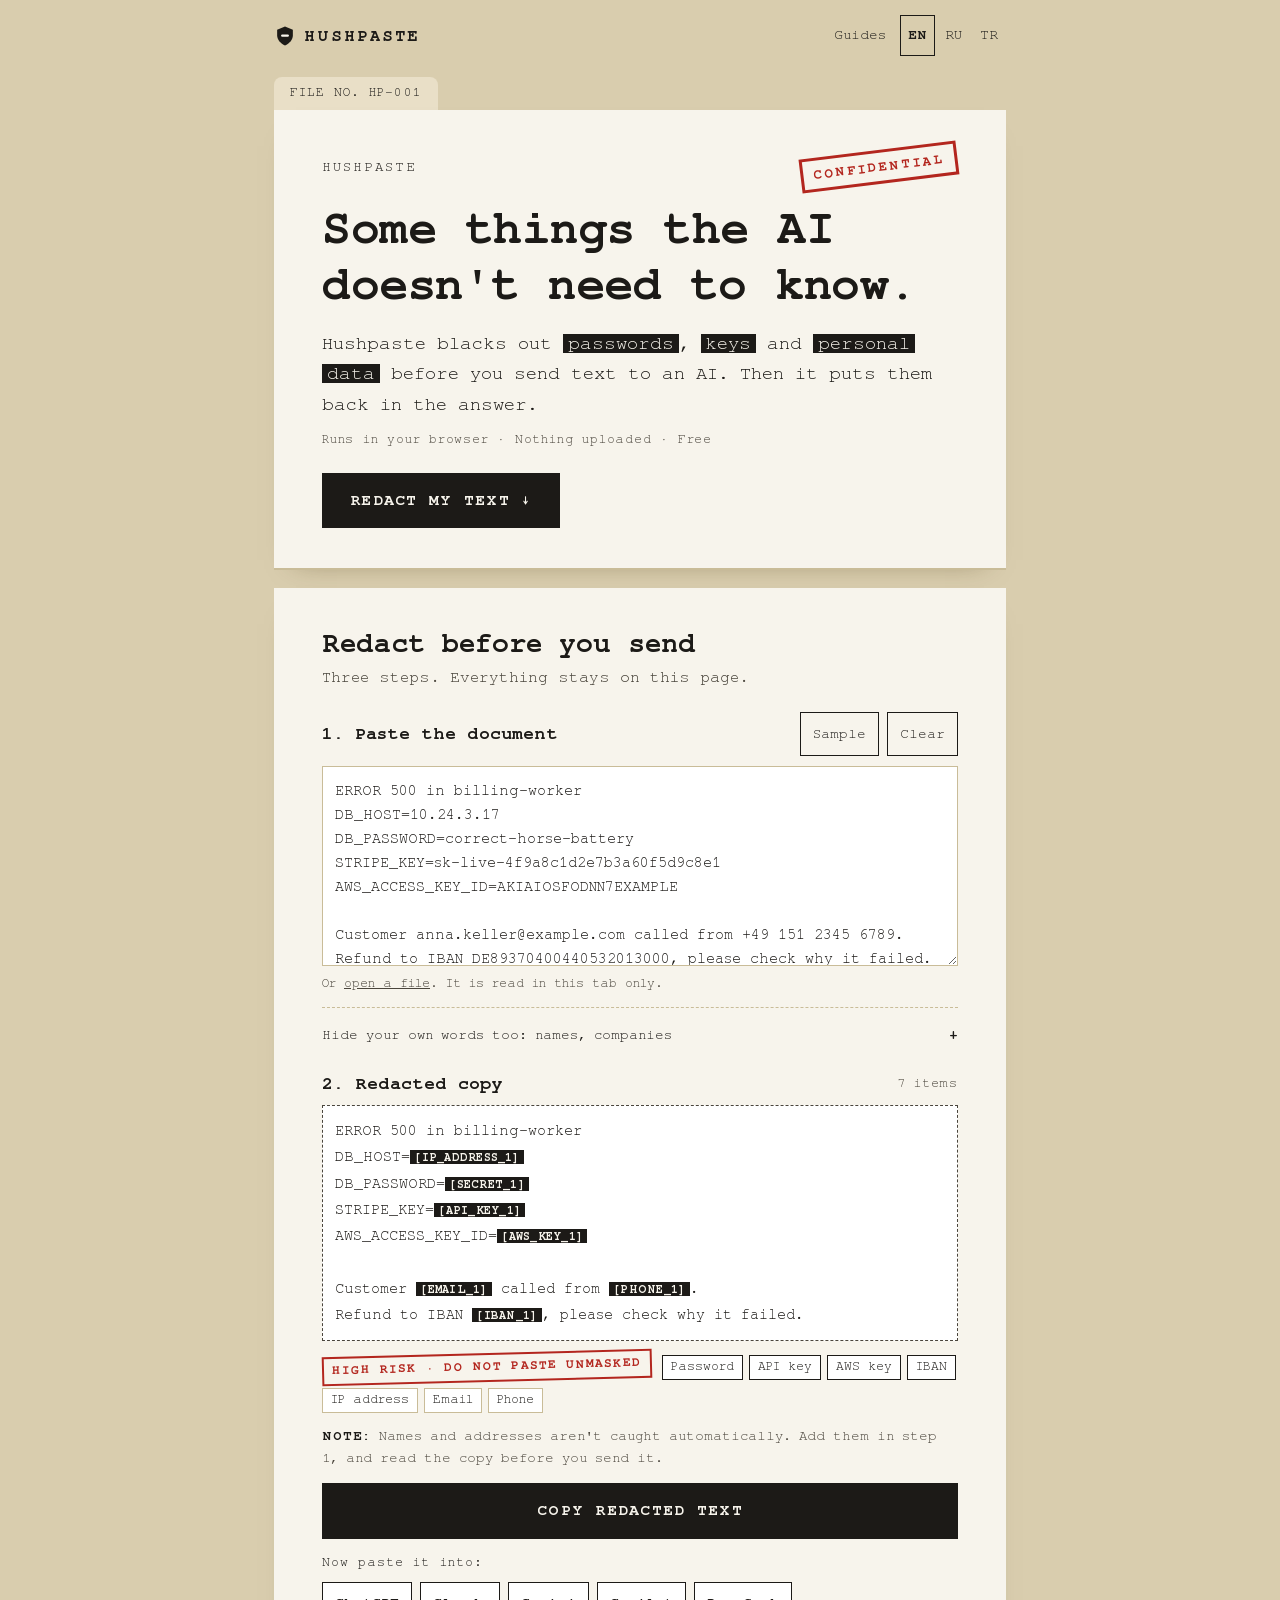
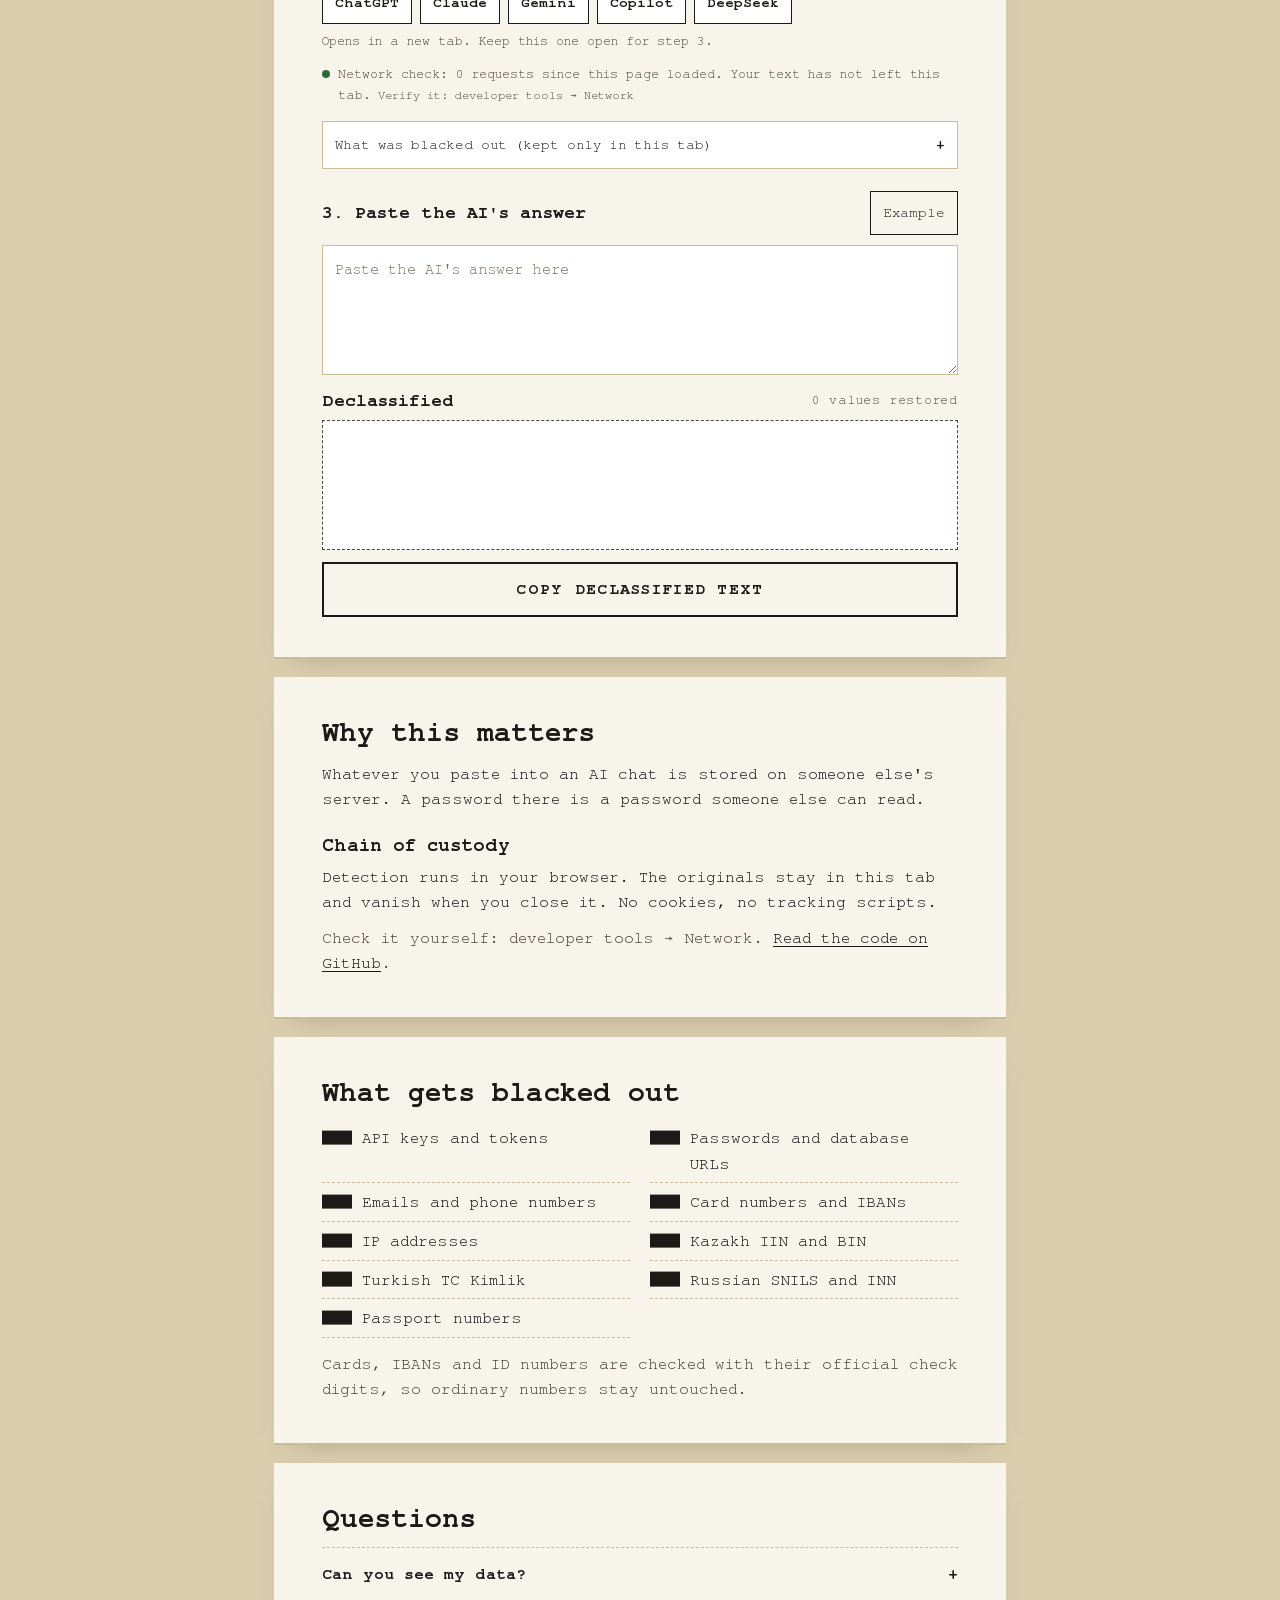
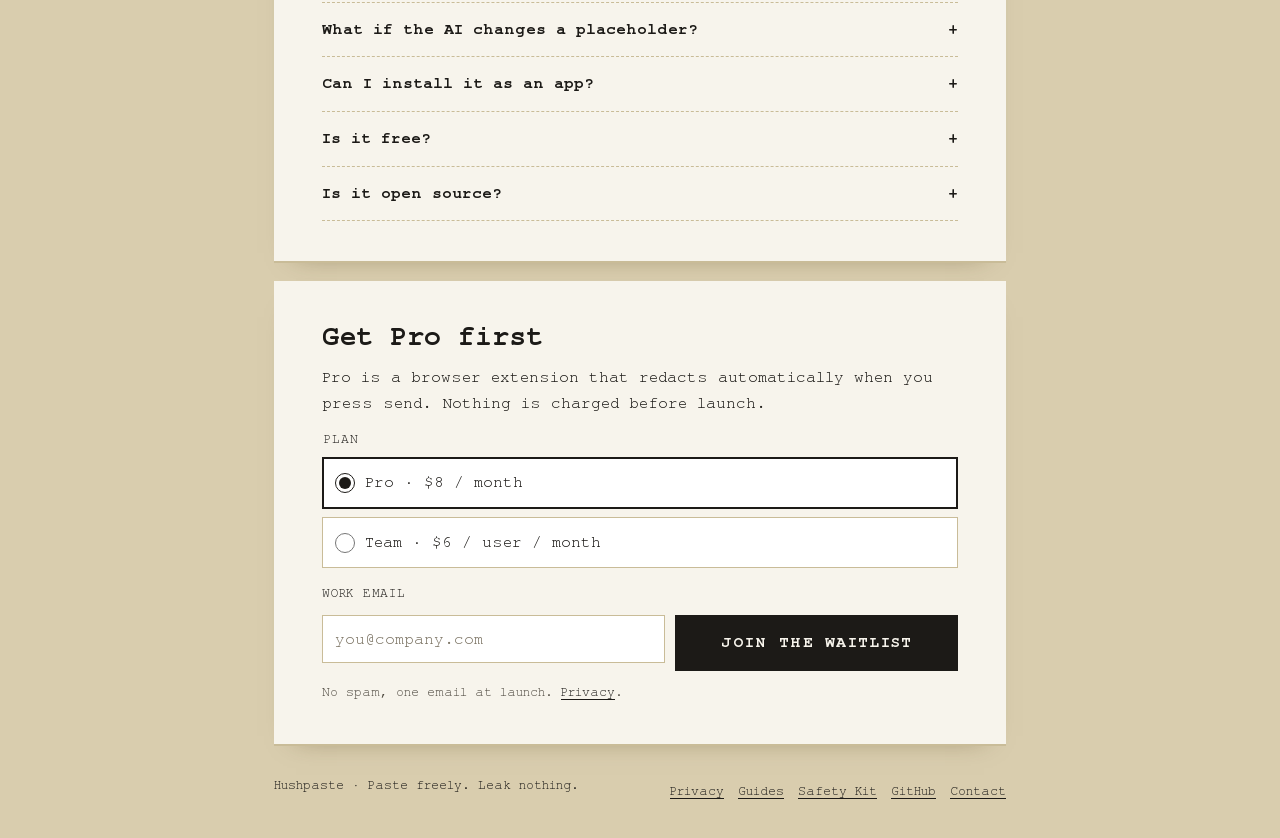
==== commit 8396b99a: "Redesign the home pages as a secret dossier Shorter copy (about a fifth of the old text), the tool r" ====
--- a/index.html
+++ b/index.html
@@ -2,7 +2,7 @@
 <html lang="en">
 <head>
 <meta charset="utf-8">
-<meta http-equiv="Content-Security-Policy" content="default-src 'none'; script-src 'self'; style-src 'self' 'unsafe-inline'; font-src data:; img-src 'self' data: https://hushpaste.goatcounter.com; connect-src https://formspree.io; base-uri 'none'; form-action 'none'">
+<meta http-equiv="Content-Security-Policy" content="default-src 'none'; script-src 'self'; style-src 'self' 'unsafe-inline'; font-src data:; img-src 'self' data: https://hushpaste.goatcounter.com; connect-src https://formspree.io; base-uri 'none'; form-action 'none'; manifest-src 'self'">
 <meta name="viewport" content="width=device-width, initial-scale=1">
 <meta name="waitlist-url" content="https://formspree.io/f/mnpjvzbo">
 <title>Hushpaste: paste freely, leak nothing</title>
@@ -24,522 +24,136 @@
 <meta name="twitter:title" content="Hushpaste: paste freely, leak nothing">
 <meta name="twitter:description" content="Mask secrets and personal data before they reach an AI chat. Runs in your browser.">
 <meta name="twitter:image" content="https://gethushpaste.com/og-image.png">
-<meta name="theme-color" content="#0C110E">
-<link rel="stylesheet" href="/fonts.css">
+<meta name="theme-color" content="#D9CDAE">
+<link rel="stylesheet" href="/fonts-dossier.css">
+<link rel="stylesheet" href="/dossier.css">
 <link rel="icon" href="data:image/svg+xml,%3Csvg xmlns='http://www.w3.org/2000/svg' viewBox='0 0 28 28'%3E%3Cpath d='M14 2 24 6V13C24 19 19.5 23.5 14 26 8.5 23.5 4 19 4 13V6Z' fill='%23C8F751'/%3E%3Crect x='9' y='12' width='10' height='3' rx='1.5' fill='%230C110E'/%3E%3C/svg%3E">
 <link rel="icon" type="image/png" sizes="32x32" href="/favicon-32.png">
 <link rel="apple-touch-icon" sizes="180x180" href="/apple-touch-icon.png">
-<style>
-:root{--bg:#0C110E;--bg2:#101713;--panel:#141B17;--deep:#0A0E0C;--line:#26312B;--line2:#33433B;--text:#E9EFEA;--soft:#B4C0B9;--mute:#93A19A;--lime:#C8F751;--limebg:#243012;--limeline:#3F5A1E;--coral:#FF9B80;--coralbg:#3A1F18}
-*{box-sizing:border-box}
-html{scroll-behavior:smooth}
-body{margin:0;background:var(--bg);color:var(--text);font-family:'Instrument Sans',system-ui,sans-serif;font-size:17px;line-height:1.55}
-a{color:var(--lime)}
-a:hover{color:#E3FF9A}
-button,input,textarea{font-family:inherit}
-:focus-visible{outline:2px solid var(--lime);outline-offset:2px}
-::placeholder{color:#6F7F77}
-.wrap{max-width:1180px;margin:0 auto;padding:0 24px}
-.mono{font-family:'IBM Plex Mono',monospace}
-.disp{font-family:'Bricolage Grotesque',sans-serif;font-weight:700}
-.eyebrow{font-family:'IBM Plex Mono',monospace;font-size:13px;letter-spacing:.04em;color:var(--lime);margin:0 0 16px}
-h1,h2,h3{margin:0;font-family:'Bricolage Grotesque',sans-serif;font-weight:700}
-h2{font-size:clamp(32px,4.5vw,52px);line-height:1.08;letter-spacing:-.02em;max-width:760px}
-h3{font-size:24px}
-section{padding:96px 0}
-.alt{background:var(--bg2);border-top:1px solid #1B2520;border-bottom:1px solid #1B2520}
-.btn{display:inline-block;border:0;border-radius:8px;background:var(--lime);color:var(--bg);font-weight:600;font-size:16px;padding:0 24px;min-height:52px;line-height:52px;text-decoration:none;cursor:pointer}
-.btn:hover{color:var(--bg);background:#D8FF78}
-.btn-sm{min-height:44px;line-height:44px;padding:0 18px;font-size:14px}
-.gochat{display:flex;flex-wrap:wrap;align-items:center;gap:8px;margin-top:14px}
-.gochat .t{margin-right:4px}
-.gochat a{display:inline-block;min-height:40px;line-height:38px;padding:0 14px;border-radius:8px;border:1px solid var(--limeline);background:var(--limebg);color:var(--lime);font-size:14px;font-weight:600;text-decoration:none}
-.gochat a:hover{background:var(--lime);color:var(--bg);border-color:var(--lime)}
-.gochat .note{flex-basis:100%;color:var(--mute);font-size:13px;margin:2px 0 0}
-.ghost{min-height:44px;padding:0 14px;border-radius:8px;border:1px solid var(--line2);background:transparent;color:var(--text);font-size:14px;cursor:pointer}
-nav.top{display:flex;flex-wrap:wrap;align-items:center;justify-content:space-between;gap:12px;padding:16px 0}
-.logo{display:flex;align-items:center;gap:10px;text-decoration:none;color:var(--text);font-family:'Bricolage Grotesque',sans-serif;font-weight:700;font-size:22px;padding:8px 0}
-.links{display:flex;flex-wrap:wrap;align-items:center;gap:4px 24px;font-size:15px}
-.links a{color:var(--mute);text-decoration:none;padding:12px 0}
-.lang{display:inline-flex;gap:2px;padding:2px;border:1px solid var(--line2);border-radius:8px}
-.links .lang a{padding:6px 8px;border-radius:6px;font-family:'IBM Plex Mono',monospace;font-size:12px}
-.links .lang a[aria-current]{background:var(--lime);color:var(--bg)}
-.links a.btn{color:var(--bg);padding:0 18px;min-height:44px;line-height:44px}
-.hero{display:flex;flex-wrap:wrap;gap:56px;align-items:center;padding:56px 0 88px}
-.hero>div{flex:1 1 440px;min-width:0}
-.hero h1{font-size:clamp(44px,7vw,84px);line-height:1;letter-spacing:-.03em}
-.sub{margin:28px 0 0;max-width:560px;font-size:19px;color:var(--soft)}
-.wl form{display:flex;flex-wrap:wrap;gap:12px;margin-top:32px;max-width:560px}
-.wl input{flex:1 1 240px;min-width:0;height:52px;padding:0 16px;border-radius:8px;border:1px solid var(--line2);background:var(--panel);color:var(--text);font-size:16px}
-.wl button{height:52px;padding:0 24px;border:0;border-radius:8px;background:var(--lime);color:var(--bg);font-weight:600;font-size:16px;cursor:pointer}
-.err{margin:10px 0 0;color:#FF8A6B;font-size:14px}
-.ok{margin-top:32px;max-width:560px;padding:20px 24px;border:1px solid var(--limeline);background:#172210;border-radius:12px}
-.small{margin:14px 0 0;font-size:14px;color:var(--mute)}
-.card{background:var(--panel);border:1px solid var(--line);border-radius:14px;overflow:hidden;font-family:'IBM Plex Mono',monospace;font-size:13px;line-height:1.8}
-.card .hd{padding:12px 20px;border-bottom:1px solid var(--line);color:var(--mute);font-size:12px;letter-spacing:.06em}
-.card .bd{padding:16px 20px;overflow-x:auto;white-space:nowrap}
-.card.live{position:relative;box-shadow:0 30px 80px -30px rgba(200,247,81,.25)}
-.card.live .hd{display:flex;align-items:center;gap:12px}
-.dots{display:inline-flex;gap:6px}
-.dots i{width:10px;height:10px;border-radius:50%;background:var(--line2)}
-.pill{margin-left:auto;display:inline-grid;font-size:11px}
-.pill>span{grid-area:1/1;padding:3px 8px;border-radius:999px;text-align:center}
-.pill .p1{background:#33290F;color:#F2C46B;animation:p1 9s infinite}
-.pill .p2{background:var(--limebg);color:var(--lime);opacity:0;animation:p2 9s infinite}
-.card.live .bd{position:relative;font-size:13px}
-.card.live .bd .cm{color:var(--mute)}
-.sw{display:inline-grid;vertical-align:top}
-.sw>span{grid-area:1/1;justify-self:start}
-.sw .bad{animation:swb 9s var(--d) infinite both}
-.sw .tok{opacity:0;animation:swt 9s var(--d) infinite both}
-.scan{position:absolute;left:0;right:0;top:0;height:2px;background:var(--lime);box-shadow:0 0 18px 4px rgba(200,247,81,.45);opacity:0;animation:scan 9s infinite;pointer-events:none}
-.card.live .ft{display:flex;flex-wrap:wrap;justify-content:space-between;gap:8px;padding:12px 20px;border-top:1px solid var(--line);font-size:12px;color:var(--mute)}
-.card.live .ft .lk{color:var(--lime)}
-@keyframes scan{0%{top:0;opacity:1}32%{top:100%;opacity:1}34%,100%{top:100%;opacity:0}}
-@keyframes swb{0%{opacity:1}4%,84%{opacity:0}88%,100%{opacity:1}}
-@keyframes swt{0%{opacity:0}4%,84%{opacity:1}88%,100%{opacity:0}}
-@keyframes p1{0%,34%{opacity:1}38%,94%{opacity:0}98%,100%{opacity:1}}
-@keyframes p2{0%,34%{opacity:0}38%,94%{opacity:1}98%,100%{opacity:0}}
-@media (prefers-reduced-motion:reduce){.sw .bad,.pill .p1{animation:none;opacity:0}.sw .tok,.pill .p2{animation:none;opacity:1}.scan{display:none}}
-.bad{background:var(--coralbg);color:var(--coral);padding:1px 5px;border-radius:4px}
-.tok{background:var(--limebg);color:var(--lime);padding:1px 5px;border-radius:4px}
-.strip{padding:28px 0;border-top:1px solid #1B2520;border-bottom:1px solid #1B2520;background:var(--bg2)}
-.strip .wrap{display:flex;flex-wrap:wrap;gap:12px 32px;font-family:'IBM Plex Mono',monospace;font-size:13px;color:var(--mute)}
-.row{display:flex;flex-wrap:wrap;gap:20px;margin-top:48px}
-.row>*{flex:1 1 300px;min-width:0}
-.box{padding:28px;background:var(--panel);border:1px solid var(--line);border-radius:14px}
-.box p{margin:12px 0 0;color:var(--soft)}
-.box .k{margin:0;font-family:'IBM Plex Mono',monospace;font-size:13px;color:var(--coral)}
-.step{padding:28px;border-top:2px solid var(--lime);background:var(--panel);border-radius:0 0 14px 14px}
-.step .n{margin:0;font-family:'IBM Plex Mono',monospace;font-size:14px;color:var(--lime)}
-.step h3{margin-top:12px}
-.step p{margin:10px 0 0;color:var(--soft)}
-.panels{display:flex;flex-wrap:wrap;gap:20px;margin-top:20px}
-.panel{flex:1 1 460px;min-width:0;background:var(--deep);border:1px solid var(--line);border-radius:14px;overflow:hidden}
-.panel.g{border-color:var(--limeline)}
-.panel .bar{display:flex;flex-wrap:wrap;align-items:center;justify-content:space-between;gap:8px;padding:10px 16px;border-bottom:1px solid var(--line);min-height:64px}
-.panel .bar .t{font-family:'IBM Plex Mono',monospace;font-size:12px;letter-spacing:.06em;color:var(--mute)}
-.panel.g .bar .t{color:var(--lime)}
-.panel textarea{display:block;width:100%;border:0;background:var(--deep);color:var(--text);font-family:'IBM Plex Mono',monospace;font-size:13px;line-height:1.7;padding:16px;resize:vertical}
-.out{padding:16px;font-family:'IBM Plex Mono',monospace;font-size:13px;line-height:1.7;color:#C9D4CD;word-break:break-word;white-space:pre-wrap}
-.tool h3.s{font-size:28px;margin-top:48px}
-.terms{margin-top:32px;padding:20px 24px;background:var(--panel);border:1px solid var(--line);border-radius:14px}
-.terms input{display:block;width:100%;margin-top:10px;height:48px;padding:0 16px;border-radius:8px;border:1px solid var(--line2);background:var(--deep);color:var(--text);font-size:16px}
-.panel.drag{border-color:var(--lime);box-shadow:0 0 0 3px var(--limebg)}
-.drophint{margin:0;padding:10px 16px;border-top:1px solid var(--line);font-size:13px;color:var(--mute)}
-.drophint button{border:0;background:none;color:var(--lime);font:inherit;text-decoration:underline;cursor:pointer;padding:0}
-.risk{display:flex;flex-wrap:wrap;align-items:center;gap:10px 12px;margin-top:20px;padding:16px 20px;background:var(--panel);border:1px solid var(--line);border-radius:14px}
-.risk .lvl{font-family:'IBM Plex Mono',monospace;font-size:12px;letter-spacing:.06em;padding:6px 10px;border-radius:6px}
-.risk .lvl.high{background:var(--coralbg);color:var(--coral)}
-.risk .lvl.medium{background:#33290F;color:#F2C46B}
-.risk .lvl.none{background:var(--limebg);color:var(--lime)}
-.risk .chip{font-size:14px;padding:4px 10px;border:1px solid var(--line2);border-radius:999px;color:var(--soft)}
-.risk .chip.high{border-color:#5A3A30;color:var(--coral)}
-.map{margin-top:20px;padding:20px 24px;background:var(--panel);border:1px solid var(--line);border-radius:14px}
-.map .r{display:flex;flex-wrap:wrap;gap:4px 20px;padding:8px 0;border-top:1px solid #1F2A24;font-family:'IBM Plex Mono',monospace;font-size:13px}
-.map .r span:first-child{flex:0 0 180px;color:var(--lime)}
-.map .r span:last-child{flex:1 1 240px;min-width:0;color:var(--soft);word-break:break-all}
-.flow{display:flex;flex-direction:column;gap:14px;justify-content:center;font-family:'IBM Plex Mono',monospace;font-size:13px}
-.flow div{padding:18px 20px;background:var(--deep);border:1px solid var(--line);border-radius:10px}
-.flow .a{padding:0 0 0 20px;border:0;background:none;color:var(--lime)}
-.flow .me{background:#172210;border-color:var(--limeline);color:var(--lime)}
-.flow .no{border:1px dashed #5A3A30;color:var(--coral);background:none;margin-top:10px}
-ul.ticks{list-style:none;margin:0;padding:0;display:flex;flex-direction:column;gap:14px;color:var(--soft)}
-ul.ticks li{display:flex;gap:14px}
-ul.ticks li:before{content:"";flex:none;width:8px;height:8px;margin-top:10px;background:var(--lime)}
-.chips{display:flex;flex-wrap:wrap;gap:12px;margin-top:40px}
-.chips span{padding:14px 22px;border:1px solid var(--line2);border-radius:999px;font-size:18px}
-.kit{padding:48px;background:var(--panel);border:1px solid var(--limeline);border-radius:18px;display:flex;flex-wrap:wrap;gap:40px;align-items:center}
-.kit>div{flex:1 1 380px;min-width:0}
-.price{position:relative;display:flex;flex-direction:column;padding:32px;background:var(--deep);border:2px solid var(--line);border-radius:16px;cursor:pointer;transition:border-color .15s,background .15s}
-.price:hover{border-color:var(--line2)}
-.price input{position:absolute;opacity:0;pointer-events:none}
-.price:has(input:checked){background:#172210;border-color:var(--lime)}
-.price:has(input:focus-visible){outline:2px solid var(--lime);outline-offset:3px}
-.price .dot{position:absolute;top:28px;right:28px;width:22px;height:22px;border-radius:50%;border:2px solid var(--line2)}
-.price:has(input:checked) .dot{border:7px solid var(--lime)}
-.price ul.ticks{flex:1}
-.price .pick{margin-top:28px;text-align:center}
-.price:has(input:checked) .pn{color:var(--lime)}
-.price .pn{margin:0;font-family:'IBM Plex Mono',monospace;font-size:13px;color:var(--mute)}
-.price .pp{margin:12px 0 0;font-family:'Bricolage Grotesque',sans-serif;font-weight:700;font-size:48px;line-height:1}
-.price .pp small{font-size:18px;font-weight:500;color:var(--mute)}
-.price .pd{margin:8px 0 24px;color:var(--mute);font-size:15px}
-.price ul.ticks li{font-size:16px;gap:12px}
-.price ul.ticks li:before{margin-top:9px}
-.ill{display:block;width:100%;height:auto;margin-bottom:20px;border-radius:12px;background:var(--deep);border:1px solid var(--line)}
-.grid{display:grid;grid-template-columns:repeat(auto-fill,minmax(260px,1fr));gap:16px;margin-top:48px}
-.cat{padding:22px;background:var(--panel);border:1px solid var(--line);border-radius:14px;min-width:0}
-.cat h3{font-size:19px}
-.cat p{margin:8px 0 0;color:var(--soft);font-size:15px}
-.cat .ex{margin-top:14px;padding:10px 12px;background:var(--deep);border-radius:8px;font-family:'IBM Plex Mono',monospace;font-size:12px;line-height:1.7;overflow-wrap:anywhere}
-.cat .ex .bad,.cat .ex .tok{padding:0 4px}
-.band{background:var(--lime);color:var(--bg)}
-.band h2{color:var(--bg)}
-.band .eyebrow{color:#3B4A12}
-.band p{color:#26330C!important}
-.band .cc{background:var(--bg);border-color:var(--bg)}
-.band .cc h3{color:var(--text)}
-.stats{display:grid;grid-template-columns:repeat(auto-fit,minmax(150px,1fr));gap:24px;padding:40px 0 8px}
-.stats b{display:block;font-family:'Bricolage Grotesque',sans-serif;font-size:40px;line-height:1;color:var(--lime)}
-.stats span{display:block;margin-top:8px;font-size:14px;color:var(--mute)}
-.local{display:grid;grid-template-columns:repeat(auto-fit,minmax(240px,1fr));gap:16px;margin-top:40px}
-.cc{padding:24px;border:1px solid var(--limeline);background:#141E10;border-radius:14px}
-.cc .code{display:inline-block;font-family:'IBM Plex Mono',monospace;font-size:13px;letter-spacing:.08em;padding:4px 10px;border-radius:6px;background:var(--lime);color:var(--bg);font-weight:600}
-.cc h3{margin-top:14px;font-size:21px}
-.cc ul{margin:12px 0 0;padding-left:18px;color:var(--soft);font-size:15px}
-.cc li{margin-top:6px}
-.tblw{margin-top:40px;overflow-x:auto;border:1px solid var(--line);border-radius:14px}
-table.cmp{width:100%;min-width:620px;border-collapse:collapse;font-size:15px}
-.cmp th,.cmp td{padding:14px 18px;text-align:left;border-bottom:1px solid var(--line)}
-.cmp thead th{font-family:'IBM Plex Mono',monospace;font-size:12px;letter-spacing:.06em;color:var(--mute);font-weight:500;background:var(--panel)}
-.cmp thead th.us{color:var(--lime)}
-.cmp td.us{background:#141E10;color:var(--text)}
-.cmp td{color:var(--soft)}
-.cmp tr:last-child td{border-bottom:0}
-.yes{color:var(--lime);font-weight:600}
-.no{color:var(--coral)}
-.team{display:flex;flex-wrap:wrap;gap:40px;align-items:center}
-.team>div{flex:1 1 380px;min-width:0}
-.faq{max-width:860px;margin:40px auto 0;border-top:1px solid var(--line)}
-.faq details{border-bottom:1px solid var(--line)}
-.faq summary{list-style:none;cursor:pointer;display:flex;justify-content:space-between;gap:16px;align-items:center;padding:22px 0;min-height:44px;font-size:19px;font-weight:500}
-.faq summary::-webkit-details-marker{display:none}
-.faq summary:after{content:"+";font-family:'IBM Plex Mono',monospace;color:var(--lime);font-size:22px}
-.faq details[open] summary:after{content:"\2212"}
-.faq p{margin:0 0 24px;max-width:700px;color:var(--soft)}
-.cta{background:var(--lime);color:var(--bg);text-align:center}
-.cta h2{margin:0 auto;font-size:clamp(36px,5.5vw,64px);line-height:1.04;letter-spacing:-.03em}
-.cta .sub{margin:18px auto 0;color:#26330C}
-.cta .wl form{margin:36px auto 0;justify-content:center}
-.cta .wl input{border:2px solid var(--bg);background:#F4FADF;color:var(--bg)}
-.cta .wl button{background:var(--bg);color:var(--lime)}
-.cta .err{color:#7A1F0A;font-weight:500}
-.cta .ok{margin:36px auto 0;background:var(--bg);color:var(--text);text-align:left}
-footer{padding:40px 0}
-footer .wrap{display:flex;flex-wrap:wrap;gap:12px 24px;justify-content:space-between;align-items:center;font-size:14px;color:var(--mute)}
-/* motion layer */
-body{position:relative}
-.aura{position:absolute;top:0;left:0;right:0;height:1100px;overflow:hidden;pointer-events:none;z-index:0}
-.aura:before{content:"";position:absolute;inset:0;background-image:linear-gradient(rgba(200,247,81,.05) 1px,transparent 1px),linear-gradient(90deg,rgba(200,247,81,.05) 1px,transparent 1px);background-size:56px 56px;-webkit-mask-image:radial-gradient(ellipse 70% 60% at 60% 30%,#000 20%,transparent 75%);mask-image:radial-gradient(ellipse 70% 60% at 60% 30%,#000 20%,transparent 75%)}
-.aura i{position:absolute;border-radius:50%;filter:blur(90px);opacity:.5}
-.aura i:nth-child(1){width:520px;height:520px;left:55%;top:60px;background:#5E7F1A;animation:drift1 18s ease-in-out infinite alternate}
-.aura i:nth-child(2){width:420px;height:420px;left:-120px;top:340px;background:#1F4A3A;animation:drift2 22s ease-in-out infinite alternate}
-.aura i:nth-child(3){width:300px;height:300px;left:35%;top:520px;background:#3B4A12;opacity:.35;animation:drift1 26s ease-in-out infinite alternate-reverse}
-@keyframes drift1{to{transform:translate(-120px,80px) scale(1.15)}}
-@keyframes drift2{to{transform:translate(140px,-60px) scale(.9)}}
-header.site,main,footer{position:relative;z-index:1}
-.shine{background:linear-gradient(100deg,var(--lime) 0%,var(--lime) 40%,#F6FFD9 50%,var(--lime) 60%,var(--lime) 100%);background-size:250% 100%;-webkit-background-clip:text;background-clip:text;color:transparent;animation:shine 5s ease-in-out infinite}
-@keyframes shine{0%,40%{background-position:100% 0}100%{background-position:0 0}}
-.hero .eyebrow:before{content:"";display:inline-block;width:8px;height:8px;margin:0 10px 1px 0;border-radius:50%;background:var(--lime);vertical-align:middle;animation:ping 2s infinite}
-@keyframes ping{0%{box-shadow:0 0 0 0 rgba(200,247,81,.6)}70%,100%{box-shadow:0 0 0 10px rgba(200,247,81,0)}}
-.card.live{animation:float 7s ease-in-out infinite}
-@keyframes float{0%,100%{translate:0 0}50%{translate:0 -10px}}
-.btn,.wl button{position:relative;overflow:hidden;transition:box-shadow .25s,translate .25s}
-.btn:after,.wl button:after{content:"";position:absolute;top:0;bottom:0;left:-60%;width:40%;background:linear-gradient(90deg,transparent,rgba(255,255,255,.55),transparent);transform:skewX(-20deg);transition:left .6s}
-.btn:hover:after,.wl button:hover:after{left:130%}
-.btn:hover,.wl button:hover{box-shadow:0 8px 30px -6px rgba(200,247,81,.55);translate:0 -1px}
-.cat,.box,.step,.cc,.price{position:relative;transition:translate .25s,border-color .25s,box-shadow .25s}
-.cat:hover,.box:hover,.step:hover,.cc:hover{translate:0 -4px;border-color:var(--limeline);box-shadow:0 18px 40px -20px rgba(0,0,0,.8)}
-.price:hover{translate:0 -4px}
-.spot:after{content:"";position:absolute;inset:0;border-radius:inherit;pointer-events:none;background:radial-gradient(320px circle at var(--mx,50%) var(--my,50%),rgba(200,247,81,.11),transparent 60%);opacity:0;transition:opacity .3s}
-.spot:hover:after{opacity:1}
-.band .spot:after{background:radial-gradient(320px circle at var(--mx,50%) var(--my,50%),rgba(200,247,81,.16),transparent 60%)}
-.js .rv{opacity:0;transform:translateY(28px);transition:opacity .7s cubic-bezier(.2,.7,.2,1),transform .7s cubic-bezier(.2,.7,.2,1),translate .25s,border-color .25s,box-shadow .25s,background .15s}
-.js .rv.in{opacity:1;transform:none}
-.progress{position:fixed;top:0;left:0;height:3px;width:100%;background:var(--lime);box-shadow:0 0 12px rgba(200,247,81,.7);transform-origin:0 50%;transform:scaleX(0);z-index:50;pointer-events:none}
-.mq{flex:1 1 300px;min-width:0;overflow:hidden;-webkit-mask-image:linear-gradient(90deg,transparent,#000 12%,#000 88%,transparent);mask-image:linear-gradient(90deg,transparent,#000 12%,#000 88%,transparent)}
-.mq-in{display:flex;width:max-content;animation:mq 28s linear infinite}
-.mq-in span{padding:0 22px;white-space:nowrap}
-.mq-in span:before{content:"◆";margin-right:22px;color:var(--limeline)}
-@keyframes mq{to{transform:translateX(-50%)}}
-.strip .wrap{align-items:center}
-@media (min-width:900px){header.site{position:sticky;top:0;z-index:20;background:rgba(12,17,14,.7);-webkit-backdrop-filter:blur(14px);backdrop-filter:blur(14px);border-bottom:1px solid transparent;transition:border-color .3s}header.site.scrolled{border-bottom-color:var(--line)}section,#top{scroll-margin-top:84px}}
-@media (prefers-reduced-motion:reduce){.aura i,.shine,.hero .eyebrow:before,.card.live,.mq-in{animation:none}.mq-in{flex-wrap:wrap;width:auto}.js .rv{opacity:1;transform:none;transition:none}.btn:after,.wl button:after{display:none}}
-.netm{display:flex;align-items:center;gap:10px;margin:14px 0 0;font-family:'IBM Plex Mono',monospace;font-size:13px;color:var(--soft)}
-.netm i{flex:none;width:8px;height:8px;border-radius:50%;background:var(--lime);box-shadow:0 0 10px rgba(200,247,81,.7)}
-.netm.warn i{background:#F2C46B;box-shadow:none}
-.netm small{color:var(--mute);font-size:12px}
-.check{margin-top:14px;padding:16px 20px;border:1px solid #4A3F1C;background:#1D1A0E;border-radius:14px;color:var(--soft);font-size:15px}
-.check strong{color:#F2C46B}
-.soon{display:inline-block;margin-left:8px;padding:2px 7px;border-radius:4px;background:#33290F;color:#F2C46B;font-size:10px;letter-spacing:.06em;vertical-align:1px}
-[hidden]{display:none!important}
-</style>
+<link rel="manifest" href="/manifest.webmanifest">
+<meta name="apple-mobile-web-app-capable" content="yes">
+<meta name="mobile-web-app-capable" content="yes">
+<meta name="apple-mobile-web-app-title" content="Hushpaste">
+<meta name="apple-mobile-web-app-status-bar-style" content="default">
 </head>
 <body>
 
-<div class="aura" aria-hidden="true"><i></i><i></i><i></i></div>
 <header class="site"><div class="wrap">
-<nav class="top">
-<a class="logo" href="#top"><svg width="28" height="28" viewBox="0 0 28 28" aria-hidden="true"><path d="M14 2 L24 6 V13 C24 19 19.5 23.5 14 26 C8.5 23.5 4 19 4 13 V6 Z" fill="#C8F751"/><rect x="9" y="12" width="10" height="3" rx="1.5" fill="#0C110E"/></svg>Hushpaste</a>
-<div class="links">
-<a href="#demo">Free tool</a><a href="#detects">What it catches</a><a href="#pricing">Pricing</a><a href="#faq">FAQ</a><a href="/guides/">Guides</a><span class="lang" aria-label="Language"><a href="/" lang="en" aria-current="page">EN</a><a href="/ru/" lang="ru">RU</a><a href="/tr/" lang="tr">TR</a></span>
-<a class="btn" href="#join">Get early access</a>
-</div>
+<a class="logo" href="/"><svg width="22" height="22" viewBox="0 0 28 28" aria-hidden="true"><path d="M14 2 L24 6 V13 C24 19 19.5 23.5 14 26 C8.5 23.5 4 19 4 13 V6 Z" fill="#1C1A17"/><rect x="9" y="12" width="10" height="3" rx="1.5" fill="#F7F4EC"/></svg>HUSHPASTE</a>
+<nav class="top-links" aria-label="Main">
+<a class="web-only" href="/guides/">Guides</a>
+<span class="lang" aria-label="Language"><a href="/" lang="en" aria-current="page">EN</a><a href="/ru/" lang="ru">RU</a><a href="/tr/" lang="tr">TR</a></span>
 </nav>
 </div></header>
 
-<main id="top">
+<main class="wrap" id="top">
 
-<div class="wrap">
-<div class="hero">
-<div>
-<p class="eyebrow">RUNS IN YOUR BROWSER · NOTHING UPLOADED · CODE ON GITHUB</p>
-<h1>Paste freely.<br><span class="shine">Leak nothing.</span></h1>
-<p class="sub">Hushpaste strips API keys, customer data and other secrets from your prompt inside the browser, before it reaches any AI chat. When the answer comes back, your real values slide back in.</p>
-<div class="wl">
-<form novalidate>
-<label for="email-hero" style="position:absolute;width:1px;height:1px;overflow:hidden;clip:rect(0 0 0 0)">Work email</label>
-<input id="email-hero" type="email" name="email" placeholder="you@company.com" autocomplete="email">
-<button type="submit">Get early access</button>
-<p class="err" role="alert" hidden style="flex-basis:100%;margin:0">Enter a valid email to join the waitlist.</p>
-</form>
-<div class="ok" hidden><p class="disp" style="margin:0;font-size:22px;color:var(--lime)">You're on the list.</p><p style="margin:8px 0 0;color:var(--soft);font-size:15px">We'll email you when early access opens.</p><p style="margin:14px 0 0"><a class="btn" href="/kit.html">Open your free Safety Kit</a></p></div>
-<p class="small">No spam, one email at launch. <a href="/privacy.html">Privacy</a>. <a href="#demo">Or try the free tool now →</a></p>
-</div>
-</div>
-<div class="card live" aria-label="Animation: secrets in a prompt are replaced with placeholders">
-<div class="hd"><span class="dots" aria-hidden="true"><i></i><i></i><i></i></span><span>prompt.txt</span><span class="pill"><span class="p1">SCANNING…</span><span class="p2">5 SECRETS MASKED</span></span></div>
-<div class="bd"><span class="scan" aria-hidden="true"></span>
-<div class="cm"># why does the deploy fail?</div>
-<div>DB_URL=<span class="sw" style="--d:0.56s"><span class="bad">postgres://app:S3cr3t@10.0.4.12/prod</span><span class="tok">[DB_URL_1]</span></span></div>
-<div>STRIPE_KEY=<span class="sw" style="--d:1.08s"><span class="bad">sk_live_51Hx9aQ2kLmN8</span><span class="tok">[API_KEY_1]</span></span></div>
-<div>Customer: <span class="sw" style="--d:1.6s"><span class="bad">aigerim@example.kz</span><span class="tok">[EMAIL_1]</span></span></div>
-<div>Phone: <span class="sw" style="--d:2.12s"><span class="bad">+7 701 234 56 78</span><span class="tok">[PHONE_1]</span></span></div>
-<div>IIN <span class="sw" style="--d:2.64s"><span class="bad">040312500125</span><span class="tok">[KZ_IIN_1]</span></span></div>
-</div>
-<div class="ft"><span>AI receives placeholders only</span><span class="lk">0 bytes uploaded</span></div>
-</div>
-</div>
+<div class="tabbed web-only">
+<span class="tab" aria-hidden="true">FILE NO. HP-001</span>
+<section class="sheet cover" aria-labelledby="h-cover">
+<div class="kicker"><span>HUSHPASTE</span><span class="stamp" aria-hidden="true">CONFIDENTIAL</span></div>
+<h1 id="h-cover">Some things the AI doesn't need to know.</h1>
+<p class="lede">Hushpaste blacks out <span class="bar">passwords</span>, <span class="bar">keys</span> and <span class="bar">personal data</span> before you send text to an AI. Then it puts them back in the answer.</p>
+<p class="facts">Runs in your browser · Nothing uploaded · Free</p>
+<a class="btn" href="#demo">Redact my text ↓</a>
+</section>
 </div>
 
-<div class="wrap"><div class="stats"><div><b>28</b><span>detectors, many checksum-verified</span></div><div><b>0</b><span>bytes of your text uploaded</span></div><div><b>3</b><span>languages: English, Русский, Türkçe</span></div><div><b>$0</b><span>for the web tool, no sign-up</span></div></div></div>
-<div class="strip"><div class="wrap"><span style="color:var(--text)">Built for the AI chats you already use</span><div class="mq"><div class="mq-in"><span>ChatGPT</span><span>Claude</span><span>Gemini</span><span>Copilot</span><span>DeepSeek</span><span>Perplexity</span><span>Mistral</span><span>Grok</span><span aria-hidden="true" class="dup">ChatGPT</span><span aria-hidden="true" class="dup">Claude</span><span aria-hidden="true" class="dup">Gemini</span><span aria-hidden="true" class="dup">Copilot</span><span aria-hidden="true" class="dup">DeepSeek</span><span aria-hidden="true" class="dup">Perplexity</span><span aria-hidden="true" class="dup">Mistral</span><span aria-hidden="true" class="dup">Grok</span></div></div></div></div>
+<section class="sheet tool" id="demo" aria-labelledby="h-tool">
+<h2 id="h-tool">Redact before you send</h2>
+<p class="soft">Three steps. Everything stays on this page.</p>
 
-<section>
-<div class="wrap">
-<h2>Your team is already pasting this into AI.</h2>
-<div class="row">
-<div class="box"><p class="k">LOGS AND STACK TRACES</p><p>Tokens, internal hostnames and user IDs ride along inside every error dump.</p></div>
-<div class="box"><p class="k">CUSTOMER EMAILS AND TICKETS</p><p>Names, phone numbers and IBANs get pasted into "just rewrite this politely".</p></div>
-<div class="box"><p class="k">CONFIGS AND CODE</p><p>One .env file or connection string, one paste, one incident report.</p></div>
+<div class="step"><h3><label for="src">1. Paste the document</label></h3><div class="acts"><button type="button" class="mini" id="btnSample">Sample</button><button type="button" class="mini" id="btnClear">Clear</button></div></div>
+<div class="panel">
+<textarea id="src" placeholder="Paste a log, an email or a config file" spellcheck="false"></textarea>
+<p class="drophint">Or <button type="button" id="btnFile">open a file</button>. It is read in this tab only.<input type="file" id="file" hidden></p>
 </div>
-<p style="margin:40px 0 0;font-size:20px">Banning AI doesn't work. Blind trust doesn't either. <span style="color:var(--lime)">Mask first, then send.</span></p>
+<details class="extra">
+<summary>Hide your own words too: names, companies</summary>
+<label for="terms">Words to hide, separated by commas</label>
+<input id="terms" type="text" placeholder="Acme Bank, Project Falcon, Jane Doe" autocomplete="off">
+</details>
+
+<div class="step"><h3>2. Redacted copy</h3><span class="meta" id="count">0 items</span></div>
+<div class="out" id="out" aria-live="polite"></div>
+<div class="risk" id="risk" role="status" aria-live="polite"></div>
+<p class="note"><b>NOTE:</b> Names and addresses aren't caught automatically. Add them in step 1, and read the copy before you send it.</p>
+<button type="button" class="btn" id="copy1">Copy redacted text</button>
+<div class="gochat" id="gochat" hidden><span class="t">Now paste it into:</span><a href="https://chatgpt.com/" target="_blank" rel="noopener noreferrer">ChatGPT</a><a href="https://claude.ai/new" target="_blank" rel="noopener noreferrer">Claude</a><a href="https://gemini.google.com/app" target="_blank" rel="noopener noreferrer">Gemini</a><a href="https://copilot.microsoft.com/" target="_blank" rel="noopener noreferrer">Copilot</a><a href="https://chat.deepseek.com/" target="_blank" rel="noopener noreferrer">DeepSeek</a><span class="gn">Opens in a new tab. Keep this one open for step 3.</span></div>
+<p class="netm" id="netm" role="status" hidden></p>
+<details class="map" id="mapBox" hidden>
+<summary>What was blacked out (kept only in this tab)</summary>
+<div id="map"></div>
+</details>
+
+<div class="step"><h3><label for="reply">3. Paste the AI's answer</label></h3><div class="acts"><button type="button" class="mini" id="btnExample">Example</button></div></div>
+<textarea id="reply" placeholder="Paste the AI's answer here" spellcheck="false" style="min-height:130px"></textarea>
+<div class="restore-out">
+<div class="step"><h3>Declassified</h3><span class="meta" id="restCount">0 values restored</span></div>
+<div class="out" id="restored" aria-live="polite"></div>
+<button type="button" class="btn line" id="copy2" style="margin-top:12px">Copy declassified text</button>
 </div>
 </section>
 
-<section id="demo" class="alt tool">
-<div class="wrap">
-<p class="eyebrow">FREE WEB TOOL · NOTHING IS UPLOADED</p>
-<h2>Mask it. Send it. <span style="color:var(--lime)">Restore it.</span></h2>
-<p style="margin:16px 0 0;max-width:680px;color:var(--soft)">Everything runs in this page. Paste your text, copy the masked version into any AI chat, then paste the answer back to swap the real values in again. The sample uses fake values only.</p>
-
-<div class="terms">
-<label for="terms" style="display:block;font-size:15px;font-weight:600">Extra words to mask <span style="font-weight:400;color:var(--mute)">(optional, separated by commas)</span></label>
-<input id="terms" type="text" placeholder="Acme Bank, Project Falcon, Jane Doe">
-<p class="small" style="margin-top:10px">Always detected: API keys and tokens (AWS, GitHub, Slack, Google, SendGrid, npm, JWT, bearer, basic auth), Slack webhooks, private keys, passwords in key=value lines and URLs, database URLs, emails, IBANs, card numbers, phone numbers, IP addresses, US Social Security numbers, and local IDs: Kazakh IIN/BIN, Turkish TC Kimlik, Russian SNILS and INN, and passport numbers.</p>
-</div>
-
-<h3 class="s">1. Mask your text</h3>
-<div class="panels">
-<div class="panel">
-<div class="bar"><label class="t" for="src">YOUR TEXT</label><div style="display:flex;gap:8px"><button type="button" class="ghost" id="btnSample">Sample</button><button type="button" class="ghost" id="btnClear">Clear</button></div></div>
-<textarea id="src" style="min-height:300px" placeholder="Paste a log, an email or a config file here, or drop a file"></textarea>
-<p class="drophint">Drop a .env, log or text file here, or <button type="button" id="btnFile">open a file</button>. It is read in this tab only.<input type="file" id="file" hidden></p>
-</div>
-<div class="panel g">
-<div class="bar"><span class="t">MASKED · <span id="count">0 items</span></span><button type="button" class="btn btn-sm" id="copy1" style="border:0">Copy masked text</button></div>
-<div class="out" id="out" style="min-height:300px"></div>
-</div>
-</div>
-<div class="gochat" id="gochat" hidden><span class="t">NOW PASTE IT INTO</span><a href="https://chatgpt.com/" target="_blank" rel="noopener noreferrer">ChatGPT</a><a href="https://claude.ai/new" target="_blank" rel="noopener noreferrer">Claude</a><a href="https://gemini.google.com/app" target="_blank" rel="noopener noreferrer">Gemini</a><a href="https://copilot.microsoft.com/" target="_blank" rel="noopener noreferrer">Copilot</a><a href="https://chat.deepseek.com/" target="_blank" rel="noopener noreferrer">DeepSeek</a><p class="note">Opens in a new tab, so this tab stays open for the restore step.</p></div>
-<div class="risk" id="risk" role="status" aria-live="polite"></div>
-<p class="netm" id="netm" role="status" hidden></p>
-<div class="check"><strong>Check before you send.</strong> <span>Names and addresses are not detected automatically &mdash; add them in the extra words box. Read the masked text before you send.</span></div>
-<div class="map" id="mapBox" hidden>
-<p class="mono" style="margin:0 0 12px;font-size:12px;letter-spacing:.06em;color:var(--mute)">WHAT WAS REPLACED (kept only in this tab)</p>
-<div id="map"></div>
-</div>
-
-<h3 class="s">2. Restore the AI's answer</h3>
-<p style="margin:8px 0 0;color:var(--mute)">Paste the reply you got back. Every placeholder from step 1 is swapped for the real value.</p>
-<div class="panels">
-<div class="panel">
-<div class="bar"><label class="t" for="reply">AI REPLY WITH PLACEHOLDERS</label><button type="button" class="ghost" id="btnExample">Example reply</button></div>
-<textarea id="reply" style="min-height:220px" placeholder="Paste the AI's answer here"></textarea>
-</div>
-<div class="panel g">
-<div class="bar"><span class="t">RESTORED · <span id="restCount">0 values restored</span></span><button type="button" class="btn btn-sm" id="copy2" style="border:0">Copy restored text</button></div>
-<div class="out" id="restored" style="min-height:220px;color:var(--text)"></div>
-</div>
-</div>
-</div>
+<section class="sheet web-only" aria-labelledby="h-why">
+<h2 id="h-why">Why this matters</h2>
+<p>Whatever you paste into an AI chat is stored on someone else's server. A password there is a password someone else can read.</p>
+<h2 class="sm">Chain of custody</h2>
+<p>Detection runs in your browser. The originals stay in this tab and vanish when you close it. No cookies, no tracking scripts.</p>
+<p class="soft">Check it yourself: developer tools → Network. <a href="https://github.com/yerzhan070324-cmd/hushpaste.com">Read the code on GitHub</a>.</p>
 </section>
 
-
-
-<section id="detects" class="alt">
-<div class="wrap">
-<p class="eyebrow">WHAT IT CATCHES</p>
-<h2>28 detectors for the things that should never leave.</h2>
-<p style="margin:16px 0 0;max-width:680px;color:var(--soft)">Many also run a checksum, so ordinary numbers are left alone: Luhn for cards, mod-97 for IBANs, official check digits for national IDs.</p>
-<div class="grid">
-<div class="cat"><h3>API keys and tokens</h3><p>OpenAI-style sk- keys, Stripe, AWS, Google, GitHub, Slack, SendGrid, npm.</p><div class="ex"><span class="bad">sk_live_51Hx9aQ…</span> → <span class="tok">[API_KEY_1]</span></div></div>
-<div class="cat"><h3>Passwords and connection strings</h3><p>password= lines, database URLs with user:password@, secrets in URLs.</p><div class="ex"><span class="bad">postgres://app:S3cr3t@db</span> → <span class="tok">[DB_URL_1]</span></div></div>
-<div class="cat"><h3>Sessions and auth headers</h3><p>JWTs, Bearer and Basic Authorization headers, Slack webhooks, private key blocks.</p><div class="ex">Bearer <span class="bad">eyJhbGciOi…</span> → <span class="tok">[BEARER_TOKEN_1]</span></div></div>
-<div class="cat"><h3>Contact details</h3><p>Emails, international phones, and local formats like 8 (701) … and 0532 ….</p><div class="ex"><span class="bad">0532 123 45 67</span> → <span class="tok">[PHONE_TR_1]</span></div></div>
-<div class="cat"><h3>Money</h3><p>IBANs from any country and payment card numbers, both checksum-verified.</p><div class="ex"><span class="bad">TR33 0006 1005 …</span> → <span class="tok">[IBAN_1]</span></div></div>
-<div class="cat"><h3>National IDs</h3><p>Kazakh IIN/BIN, Turkish TC Kimlik, Russian SNILS and INN, US SSN, passport numbers.</p><div class="ex">IIN <span class="bad">040312500125</span> → <span class="tok">[KZ_IIN_1]</span></div></div>
-<div class="cat"><h3>Infrastructure</h3><p>Internal IP addresses and hostnames inside connection strings.</p><div class="ex">DB_HOST=<span class="bad">10.24.3.17</span> → <span class="tok">[IP_ADDRESS_1]</span></div></div>
-<div class="cat"><h3>Your own words</h3><p>Client names, project codenames, anything else. Add them once in the extra words box.</p><div class="ex"><span class="bad">Project Falcon</span> → <span class="tok">[CUSTOM_1]</span></div></div>
-</div>
-</div>
+<section class="sheet web-only" id="detects" aria-labelledby="h-det">
+<h2 id="h-det">What gets blacked out</h2>
+<ul class="redact">
+<li>API keys and tokens</li>
+<li>Passwords and database URLs</li>
+<li>Emails and phone numbers</li>
+<li>Card numbers and IBANs</li>
+<li>IP addresses</li>
+<li>Kazakh IIN and BIN</li>
+<li>Turkish TC Kimlik</li>
+<li>Russian SNILS and INN</li>
+<li>Passport numbers</li>
+</ul>
+<p class="soft" style="margin-top:14px">Cards, IBANs and ID numbers are checked with their official check digits, so ordinary numbers stay untouched.</p>
 </section>
 
-<section id="local" class="band">
-<div class="wrap">
-<p class="eyebrow">BUILT FOR WHERE YOU WORK</p>
-<h2>Made for Kazakhstan, Türkiye and the CIS.</h2>
-<p style="margin:16px 0 0;max-width:680px;color:var(--soft)">Many AI privacy tools focus on US formats. Hushpaste also recognises the IDs, phone numbers and bank details people actually paste here, and validates them the official way.</p>
-<div class="local">
-<div class="cc"><span class="code">KZ</span><h3>Kazakhstan</h3><ul><li>IIN and BIN, with check digit</li><li>Phones: +7 7xx and 8 (7xx)</li><li>KZ IBANs (Kaspi, Halyk and others)</li></ul></div>
-<div class="cc"><span class="code">TR</span><h3>Türkiye</h3><ul><li>T.C. Kimlik No, with both check digits</li><li>Phones: +90 and 05xx</li><li>TR IBANs</li></ul></div>
-<div class="cc"><span class="code">RU</span><h3>Russia and the CIS</h3><ul><li>SNILS, with check number</li><li>INN after "ИНН" or "INN"</li><li>Passport numbers after "паспорт"</li></ul></div>
-</div>
-</div>
+<section class="sheet web-only faq" id="faq" aria-labelledby="h-faq">
+<h2 id="h-faq">Questions</h2>
+<details><summary>Can you see my data?</summary><p>No. Everything happens in your browser. There is no Hushpaste server in the path.</p></details>
+<details><summary>What if the AI changes a placeholder?</summary><p>It stays as it is. Restoring only swaps exact matches and never guesses.</p></details>
+<details><summary>Can I install it as an app?</summary><p>Yes. On iPhone: Share → Add to Home Screen. On Android: Install app in Chrome. It opens straight to the tool.</p></details>
+<details><summary>Is it free?</summary><p>Yes, the web tool and the app. Pro, a browser extension for $8 a month, and Team, $6 per user a month, are coming.</p></details>
+<details><summary>Is it open source?</summary><p>The code and tests are public on GitHub. There is no independent security audit yet; one is planned together with an open-source license.</p></details>
 </section>
 
-<section class="alt">
-<div class="wrap">
-<p class="eyebrow">WHY MASKING</p>
-<h2>Better than deleting by hand. Better than banning AI.</h2>
-<div class="tblw"><table class="cmp">
-<thead><tr><th></th><th class="us">HUSHPASTE</th><th>DELETING BY HAND</th><th>BANNING AI</th></tr></thead>
-<tbody>
-<tr><td>Time per paste</td><td class="us"><span class="yes">Seconds</span></td><td>Minutes, every time</td><td>—</td></tr>
-<tr><td>AI still understands the text</td><td class="us"><span class="yes">Yes</span>, typed placeholders</td><td>Often not, context is gone</td><td class="no">No AI at all</td></tr>
-<tr><td>Real values back in the answer</td><td class="us"><span class="yes">Automatic</span></td><td class="no">By hand</td><td>—</td></tr>
-<tr><td>Catches what people miss</td><td class="us"><span class="yes">28 detectors</span>, checksums</td><td class="no">Depends on attention</td><td class="no">People use it anyway</td></tr>
-<tr><td>Your text leaves the device</td><td class="us"><span class="yes">Never</span></td><td>—</td><td>—</td></tr>
-</tbody></table></div>
-</div>
-</section>
-
-<section class="alt">
-<div class="wrap" style="display:flex;flex-wrap:wrap;gap:56px">
-<div style="flex:1 1 460px;min-width:0">
-<p class="eyebrow">SECURITY MODEL</p>
-<h2>Nothing to steal, because nothing leaves.</h2>
-<ul class="ticks" style="margin-top:32px">
-<li>Detection and replacement run in your browser. This page sends your text nowhere, and sets no cookies.</li>
-<li>Third-party scripts are blocked outright. Two requests are allowed and nothing else: the waitlist form and a 1&times;1 visit counter &mdash; <a href="/privacy.html">what each one sees</a>.</li>
-<li>The placeholder map lives in the open tab and is gone when you close it.</li>
-
-<li>Check it yourself: developer tools &rarr; Network, then use the tool. No request appears.</li>
-<li>Read the code: <a href="https://github.com/yerzhan070324-cmd/hushpaste.com">source and tests on GitHub</a> &mdash; the tests cover these privacy rules too.</li>
-<li>No independent security audit yet. This page will say so when there is one.</li>
-</ul>
-</div>
-<div class="flow" style="flex:1 1 460px;min-width:0">
-<div><span style="color:var(--mute)">1 · </span>Your text, real values</div>
-<div class="a">↓ masked inside your browser</div>
-<div class="me"><span style="color:var(--mute)">2 · </span>Hushpaste, running locally</div>
-<div class="a">↓ placeholders only</div>
-<div><span style="color:var(--mute)">3 · </span>The AI chat</div>
-<div class="no">Hushpaste servers: not in the path</div>
-</div>
-</div>
-</section>
-
-<section>
-<div class="wrap">
-<p class="eyebrow">WHO IT IS FOR</p>
-<div class="chips"><span>Developers and DevOps</span><span>Legal</span><span>Finance and banking</span><span>Customer support</span><span>HR and recruiting</span></div>
-<div class="team" style="margin-top:64px">
-<div>
-<p class="eyebrow">FOR TEAMS</p>
-<h2 style="font-size:clamp(28px,4vw,42px)">Let your team use AI. Keep the data in.</h2>
-<p style="margin:16px 0 0;color:var(--soft)">One leaked customer list costs more than a year of any tool. Hushpaste gives every person on the team the same safety net, without reading a single prompt.</p>
-</div>
-<div>
-<ul class="ticks">
-<li>Shared rules: add your client names and codenames once, for everyone</li>
-<li>A ready AI usage policy to roll out this week (free in the Safety Kit)</li>
-<li>Reports that count what was masked, never what was written</li>
-<li>Nothing to host and nothing to approve: it runs in the browser</li>
-</ul>
-<a class="btn" href="#pricing" data-plan="team" style="margin-top:24px">See the Team plan</a>
-</div>
-</div>
-</div>
-</section>
-
-<section style="padding-top:0">
-<div class="wrap">
-<div class="kit">
-<div>
-<p class="eyebrow" style="margin-bottom:12px">FREE WITH SIGNUP</p>
-<h2 style="font-size:clamp(30px,4vw,44px);line-height:1.1">The AI Paste Safety Kit</h2>
-<p style="margin:14px 0 0;color:var(--soft)">Everything you need to stop leaks this week, before the extension ships.</p>
-</div>
-<div>
-<ul class="ticks">
-<li>Checklist: 20 types of data you should never paste into AI</li>
-<li>Ready-to-import regex rules for secrets (.json)</li>
-<li>One-page AI usage policy template for your team</li>
-</ul>
-<a class="btn" href="#join" style="margin-top:24px">Send me the kit</a>
-</div>
-</div>
-</div>
-</section>
-
-<section id="pricing" class="alt">
-<div class="wrap">
-<h2>Simple pricing.</h2>
-<p style="margin:14px 0 0;max-width:720px;color:var(--mute)">Available today: the free web tool. Pro and Team are in development. Joining the waitlist is free, and nothing is charged before launch.</p>
-<div class="row" style="align-items:stretch">
-<label class="price"><input type="radio" name="plan" value="free"><span class="dot" aria-hidden="true"></span><p class="pn">FREE</p><p class="pp">$0</p><p class="pd">Web tool for occasional use</p><ul class="ticks"><li>Paste-and-mask web tool</li><li>Built-in detection rules</li><li>AI Paste Safety Kit</li></ul><a class="btn pick" href="#demo" data-plan="free">Use the free tool</a></label>
-<label class="price"><input type="radio" name="plan" value="pro" checked><span class="dot" aria-hidden="true"></span><p class="pn">PRO <span class="soon">COMING SOON</span></p><p class="pp">$8<small> / month</small></p><p class="pd">For individuals who use AI daily</p><ul class="ticks"><li>Browser extension, auto-mask on send</li><li>Restore real values in replies</li><li>Custom rules and allowlists</li></ul><a class="btn pick" href="#join" data-plan="pro">Join the Pro waitlist</a></label>
-<label class="price"><input type="radio" name="plan" value="team"><span class="dot" aria-hidden="true"></span><p class="pn">TEAM <span class="soon">COMING SOON</span></p><p class="pp">$6<small> / user / month</small></p><p class="pd">For companies that want AI with guardrails</p><ul class="ticks"><li>Everything in Pro</li><li>Shared policies and admin rules</li><li>Reports that never contain content</li></ul><a class="btn pick" href="#join" data-plan="team">Join the Team waitlist</a></label>
-</div>
-</div>
-</section>
-
-<section id="faq">
-<div class="wrap">
-<h2 style="max-width:860px;margin:0 auto">Questions, answered straight.</h2>
-<div class="faq">
-<details open><summary>Can you see my data?</summary><p>No. Detection and replacement run in your browser. There is no Hushpaste server in the data path, and the placeholder map is held in the open tab only.</p></details>
-<details><summary>How accurate is detection?</summary><p>Values with a known format, such as keys, tokens, IBANs and emails, are caught by pattern matching. Names and organizations are not detected automatically yet, so add them in the "extra words" box and always read the masked text before you send it. No pattern-based tool can promise to catch everything.</p></details>
-<details><summary>What if the AI rewrites a placeholder?</summary><p>Restoration matches placeholders exactly. If a reply changes one, it stays as it is and is not guessed.</p></details>
-<details><summary>Does it work with Kazakh, Turkish and Russian data?</summary><p>Yes. It recognises Kazakh IIN/BIN, Turkish TC Kimlik numbers, Russian SNILS and INN, passport numbers written after "passport", "паспорт" or "pasaport", local phone formats and IBANs from every country. Names written in any language can be added in the extra words box.</p></details>
-<details><summary>Can my company use it?</summary><p>Yes. The free web tool needs no installation and sends nothing anywhere, which makes it easy to approve. The Team plan adds shared rules and reports. Join the waitlist with your work email and pick Team.</p></details>
-<details><summary>Is it open source?</summary><p>Not formally yet. The code of this site, including every detection rule, is already public on GitHub with tests anyone can run. An open-source license and an independent security audit are planned.</p></details>
-</div>
-</div>
-</section>
-
-<section id="join" class="cta">
-<div class="wrap" style="max-width:760px">
-<h2>Get early access.</h2>
-<p class="sub">Join the waitlist and be first to get the browser extension and the free Safety Kit.</p>
-<p class="sub" style="font-size:16px;margin-top:10px">Your plan: <strong class="plan-name">Pro</strong> · <a href="#pricing" style="color:var(--bg)">change</a></p>
+<section class="sheet web-only" id="join" aria-labelledby="h-join">
+<h2 id="h-join"><span id="pricing"></span>Get Pro first</h2>
+<p>Pro is a browser extension that redacts automatically when you press send. Nothing is charged before launch.</p>
+<fieldset class="plans">
+<legend>PLAN</legend>
+<label class="plan"><input type="radio" name="plan" value="pro" checked><span>Pro · $8 / month</span></label>
+<label class="plan"><input type="radio" name="plan" value="team"><span>Team · $6 / user / month</span></label>
+</fieldset>
 <div class="wl">
 <form novalidate>
-<label for="email-cta" style="position:absolute;width:1px;height:1px;overflow:hidden;clip:rect(0 0 0 0)">Work email</label>
+<label for="email-cta">WORK EMAIL</label>
 <input id="email-cta" type="email" name="email" placeholder="you@company.com" autocomplete="email">
-<button type="submit">Join the waitlist</button>
-<p class="err" role="alert" hidden style="flex-basis:100%;margin:0">Enter a valid email to join the waitlist.</p>
+<button type="submit" class="btn">Join the waitlist</button>
+<p class="err" role="alert" hidden>Enter a valid email to join the waitlist.</p>
 </form>
-<div class="ok" hidden><p class="disp" style="margin:0;font-size:22px;color:var(--lime)">You're on the list.</p><p style="margin:8px 0 0;color:var(--soft);font-size:15px">We'll email you when early access opens.</p><p style="margin:14px 0 0"><a class="btn" href="/kit.html">Open your free Safety Kit</a></p></div>
-</div>
+<div class="ok" hidden><p class="big">You're on the list.</p><p style="margin-top:6px">We'll email you when early access opens.</p><a class="btn line" href="/kit.html">Open your free Safety Kit</a></div>
+<p class="small">No spam, one email at launch. <a href="/privacy.html">Privacy</a>.</p>
 </div>
 </section>
 
 </main>
 
-<footer><div class="wrap"><span class="disp" style="font-size:18px;color:var(--text)">Hushpaste</span><span>Paste freely. Leak nothing.</span><span><a href="/privacy.html" style="color:var(--mute)">Privacy</a> &nbsp;·&nbsp; <a href="/guides/" style="color:var(--mute)">Guides</a> &nbsp;·&nbsp; <a href="/kit.html" style="color:var(--mute)">Safety Kit</a> &nbsp;·&nbsp; <a href="https://github.com/yerzhan070324-cmd/hushpaste.com" style="color:var(--mute)">GitHub</a> &nbsp;·&nbsp; <a href="mailto:hello@gethushpaste.com" style="color:var(--mute)">Contact</a> &nbsp;&middot;&nbsp; <a href="#top" style="color:var(--mute)">Back to top</a></span></div></footer>
+<footer><div class="wrap">
+<span>Hushpaste · Paste freely. Leak nothing.</span>
+<nav aria-label="Footer"><a href="/privacy.html">Privacy</a><a href="/guides/">Guides</a><a href="/kit.html">Safety Kit</a><a href="https://github.com/yerzhan070324-cmd/hushpaste.com">GitHub</a><a href="mailto:hello@gethushpaste.com">Contact</a></nav>
+</div></footer>
 
 <script src="/app.js"></script>
 
--- a/fonts-dossier.css
+++ b/fonts-dossier.css
@@ -0,0 +1,5 @@
+/* FreeMono and FreeMono Bold, subset to Latin, Turkish, Cyrillic and Kazakh.
+   GNU FreeFont, GPLv3 or later with the font embedding exception: https://www.gnu.org/software/freefont/license.html
+   Self-hosted so the page makes no request to a font service. */
+@font-face{font-family:'Dossier Mono';font-style:normal;font-weight:400;font-display:swap;src:url([data-uri]) format('woff')}
+@font-face{font-family:'Dossier Mono';font-style:normal;font-weight:700;font-display:swap;src:url([data-uri]) format('woff')}
--- a/dossier.css
+++ b/dossier.css
@@ -0,0 +1,162 @@
+/* Dossier: one paper column on a manila desk; each block is a sheet, secrets are black redaction bars */
+:root{
+  --desk:#D9CDAE;
+  --folder:#E9DFC7;
+  --paper:#F7F4EC;
+  --field:#FFFFFF;
+  --ink:#1C1A17;
+  --ink-soft:#4A453C;
+  --rule:#C9BC98;
+  --stamp:#B3261E;
+  --type:'Dossier Mono','Courier New',Courier,monospace;
+  color-scheme:light;
+}
+*{box-sizing:border-box}
+html{scroll-behavior:smooth;-webkit-text-size-adjust:100%}
+body{margin:0;background:var(--desk);color:var(--ink);font-family:var(--type);font-size:16px;line-height:1.6;-webkit-font-smoothing:auto}
+[hidden]{display:none!important}
+a{color:var(--ink);text-decoration-thickness:1px;text-underline-offset:3px}
+a:hover{color:var(--stamp)}
+button,input,textarea{font:inherit;color:inherit}
+:focus-visible{outline:3px solid var(--stamp);outline-offset:2px}
+::selection{background:var(--ink);color:var(--paper)}
+.vh{position:absolute;width:1px;height:1px;overflow:hidden;clip:rect(0 0 0 0);white-space:nowrap}
+.wrap{max-width:760px;margin:0 auto;padding-left:max(14px, env(safe-area-inset-left, 0px));padding-right:max(14px, env(safe-area-inset-right, 0px))}
+h1,h2,h3{margin:0;font-weight:700;line-height:1.15;text-wrap:balance}
+p{margin:0}
+
+/* top bar */
+header.site .wrap{display:flex;align-items:center;justify-content:space-between;gap:12px;padding-block:14px}
+.logo{display:inline-flex;align-items:center;gap:8px;font-weight:700;font-size:17px;letter-spacing:.12em;text-decoration:none;padding:8px 0}
+.logo svg{flex:none}
+.top-links{display:flex;align-items:center;gap:6px 14px;flex-wrap:wrap;justify-content:flex-end;font-size:14px}
+.top-links a{text-decoration:none;padding:10px 0}
+.lang{display:inline-flex;gap:2px}
+.lang a{padding:8px 7px;border:1px solid transparent}
+.lang a[aria-current]{border-color:var(--ink);font-weight:700}
+
+/* sheets */
+main.wrap{display:flex;flex-direction:column;gap:20px;padding-block:6px 28px}
+.sheet{background:var(--paper);padding:24px 18px;box-shadow:0 2px 0 var(--rule),0 14px 26px -22px rgba(70,52,12,.55);position:relative;min-width:0}
+.tabbed{display:flex;flex-direction:column}
+.tab{align-self:flex-start;background:var(--folder);border-radius:8px 8px 0 0;padding:6px 16px;font-size:13px;letter-spacing:.08em}
+.tabbed .sheet{border-top-left-radius:0}
+.kicker{display:flex;align-items:center;justify-content:space-between;gap:12px;margin-bottom:18px}
+.kicker span{font-size:13px;letter-spacing:.14em}
+.stamp{display:inline-block;border:3px solid var(--stamp);color:var(--stamp);font-weight:700;font-size:15px;letter-spacing:.12em;padding:3px 10px;transform:rotate(-7deg);white-space:nowrap}
+h1{font-size:clamp(30px,8.2vw,48px);letter-spacing:-.01em}
+.lede{margin-top:16px;font-size:17px}
+.bar{background:var(--ink);color:var(--paper);padding:0 .25em;-webkit-box-decoration-break:clone;box-decoration-break:clone}
+.facts{margin-top:18px;font-size:13px;letter-spacing:.06em;color:var(--ink-soft)}
+.cover .btn{margin-top:22px}
+h2{font-size:24px;margin-bottom:12px}
+h2.sm{font-size:19px;margin:22px 0 8px}
+.sheet p + p{margin-top:10px}
+.soft{color:var(--ink-soft)}
+
+/* buttons */
+.btn{display:block;width:100%;text-align:center;background:var(--ink);color:var(--paper);border:0;border-radius:0;padding:15px 16px;font-weight:700;font-size:16px;letter-spacing:.08em;text-transform:uppercase;text-decoration:none;cursor:pointer}
+.btn:hover{background:#000;color:var(--paper)}
+.btn.line{background:transparent;color:var(--ink);border:2px solid var(--ink);padding:13px 16px}
+.btn.line:hover{background:var(--ink);color:var(--paper)}
+.btn:disabled{opacity:.45;cursor:not-allowed}
+.mini{min-height:44px;padding:0 12px;border:1px solid var(--ink);background:transparent;cursor:pointer;font-size:14px}
+.mini:hover{background:var(--ink);color:var(--paper)}
+
+/* the tool */
+.tool h2{margin-bottom:4px}
+.step{display:flex;align-items:center;justify-content:space-between;gap:10px;flex-wrap:wrap;margin:22px 0 10px}
+.step h3{font-size:18px}
+.step .acts{display:flex;gap:8px}
+.step .meta{font-size:13px;letter-spacing:.06em;color:var(--ink-soft)}
+.panel{min-width:0}
+textarea{display:block;width:100%;min-height:170px;resize:vertical;background:var(--field);border:1px solid var(--rule);border-radius:0;padding:12px;font-size:15px;line-height:1.6}
+textarea::placeholder,input::placeholder{color:#7A7262}
+.panel.drag textarea{outline:3px dashed var(--stamp);outline-offset:-3px}
+.drophint{margin-top:8px;font-size:13px;color:var(--ink-soft)}
+.drophint button{border:0;background:none;padding:0;text-decoration:underline;cursor:pointer;font-size:13px}
+details.extra{margin-top:12px;border-top:1px dashed var(--rule);padding-top:10px}
+details.extra summary{cursor:pointer;font-size:14px;padding:6px 0}
+details.extra label{display:block;font-size:13px;color:var(--ink-soft);margin:8px 0 6px}
+input[type=text],input[type=email]{width:100%;min-width:0;height:48px;padding:0 12px;background:var(--field);border:1px solid var(--rule);border-radius:0;font-size:16px}
+.out{min-height:130px;background:var(--field);border:1px dashed var(--ink-soft);padding:12px;white-space:pre-wrap;word-break:break-word;overflow-wrap:anywhere;font-size:15px;line-height:1.75}
+.tok{background:var(--ink);color:var(--paper);padding:1px .35em;font-size:.82em;font-weight:700;letter-spacing:.02em;-webkit-box-decoration-break:clone;box-decoration-break:clone}
+.risk{margin-top:12px;display:flex;flex-wrap:wrap;align-items:center;gap:6px}
+.risk:empty{display:none}
+.lvl{display:inline-block;font-weight:700;font-size:13px;letter-spacing:.08em;padding:2px 8px;border:2px solid var(--ink);margin-right:4px}
+.lvl.high{color:var(--stamp);border-color:var(--stamp);transform:rotate(-1.5deg)}
+.lvl.none{border-style:dashed;color:var(--ink-soft);border-color:var(--ink-soft)}
+.chip{display:inline-block;font-size:13px;padding:1px 8px;border:1px solid var(--rule);background:var(--field)}
+.chip.high{border-color:var(--ink)}
+.note{margin:12px 0 14px;font-size:14px;color:var(--ink-soft)}
+.note b{color:var(--ink);letter-spacing:.06em}
+.gochat{display:flex;flex-wrap:wrap;align-items:center;gap:8px;margin-top:14px}
+.gochat .t{flex-basis:100%;font-size:13px;letter-spacing:.08em}
+.gochat a{display:inline-block;padding:9px 12px;border:1px solid var(--ink);text-decoration:none;font-size:14px;font-weight:700;background:var(--field)}
+.gochat a:hover{background:var(--ink);color:var(--paper)}
+.gochat .gn{flex-basis:100%;font-size:13px;color:var(--ink-soft)}
+.netm{margin-top:12px;font-size:13px;color:var(--ink-soft);display:flex;gap:8px;align-items:baseline}
+.netm i{flex:none;width:8px;height:8px;border-radius:50%;background:#2F6B3A;display:inline-block}
+.netm.warn i{background:var(--stamp)}
+.netm small{font-size:12px}
+details.map{margin-top:14px;border:1px solid var(--rule);background:var(--field);padding:4px 12px}
+details.map summary{cursor:pointer;font-size:14px;padding:8px 0}
+#map{padding-bottom:6px}
+#map .r{display:grid;grid-template-columns:minmax(0,auto) minmax(0,1fr);gap:4px 12px;padding:6px 0;border-top:1px dashed var(--rule);font-size:13px;align-items:baseline}
+#map .r span:first-child{background:var(--ink);color:var(--paper);padding:0 .35em;font-weight:700;white-space:nowrap}
+#map .r span:last-child{overflow-wrap:anywhere}
+.restore-out{margin-top:12px}
+.restore-out .step{margin:16px 0 8px}
+
+/* disclosure rows: a typed + / − instead of the browser triangle */
+summary{list-style:none;cursor:pointer;display:flex;justify-content:space-between;align-items:baseline;gap:14px}
+summary::-webkit-details-marker{display:none}
+summary::after{content:"+";flex:none;font-weight:700}
+details[open] > summary::after{content:"\2212"}
+
+/* lists, questions, waitlist */
+ul.redact{list-style:none;margin:0;padding:0;display:grid;grid-template-columns:repeat(auto-fit,minmax(220px,1fr));gap:2px 20px}
+ul.redact li{display:flex;gap:10px;align-items:baseline;padding:5px 0;border-bottom:1px dashed var(--rule)}
+ul.redact li::before{content:"";flex:none;width:30px;height:.9em;background:var(--ink);transform:translateY(.1em)}
+.faq details{border-bottom:1px dashed var(--rule)}
+.faq details:first-of-type{border-top:1px dashed var(--rule)}
+.faq summary{font-weight:700;padding:14px 0}
+.faq details p{padding:0 0 14px;color:var(--ink-soft)}
+fieldset.plans{border:0;margin:14px 0 0;padding:0;display:flex;flex-direction:column;gap:8px}
+fieldset.plans legend{font-size:13px;letter-spacing:.08em;margin-bottom:6px}
+.plan{display:flex;align-items:center;gap:10px;border:1px solid var(--rule);background:var(--field);padding:12px;cursor:pointer}
+.plan input{width:20px;height:20px;accent-color:var(--ink);flex:none;margin:0}
+.plan:has(input:checked){border-color:var(--ink);box-shadow:inset 0 0 0 1px var(--ink)}
+.wl form{display:flex;flex-wrap:wrap;gap:10px;margin-top:16px}
+.wl form label{flex-basis:100%;font-size:13px;letter-spacing:.06em}
+.wl input[type=email]{flex:1 1 220px}
+.wl button[type=submit]{flex:1 1 160px;width:auto}
+.err{flex-basis:100%;color:var(--stamp);font-size:14px}
+.err a{color:var(--stamp)}
+.ok{margin-top:16px;border:3px solid var(--stamp);padding:16px;transform:rotate(-1deg)}
+.ok .big{font-weight:700;font-size:20px;color:var(--stamp);letter-spacing:.04em}
+.ok .btn{margin-top:14px}
+.small{margin-top:12px;font-size:13px;color:var(--ink-soft)}
+
+footer .wrap{display:flex;flex-wrap:wrap;gap:6px 16px;justify-content:space-between;padding-block:4px 30px;font-size:13px}
+footer nav{display:flex;flex-wrap:wrap;gap:4px 14px}
+footer a{padding:6px 0;display:inline-block}
+
+/* reading progress, added by app.js */
+.progress{position:fixed;top:0;left:0;right:0;height:3px;background:var(--stamp);transform:scaleX(0);transform-origin:0 50%;z-index:20;pointer-events:none}
+
+/* installed as an app: only the tool */
+@media (display-mode: standalone){ .web-only{display:none!important} }
+.standalone .web-only{display:none!important}
+
+@media (min-width:640px){
+  .sheet{padding:40px 48px}
+  .kicker span{font-size:14px}
+  .stamp{font-size:18px}
+  h2{font-size:28px}
+  .lede{font-size:19px}
+  .btn{width:auto;display:inline-block;padding-inline:28px}
+  .tool .btn{display:block;width:100%}
+  textarea{min-height:200px}
+}
+@media (prefers-reduced-motion: reduce){ html{scroll-behavior:auto} }
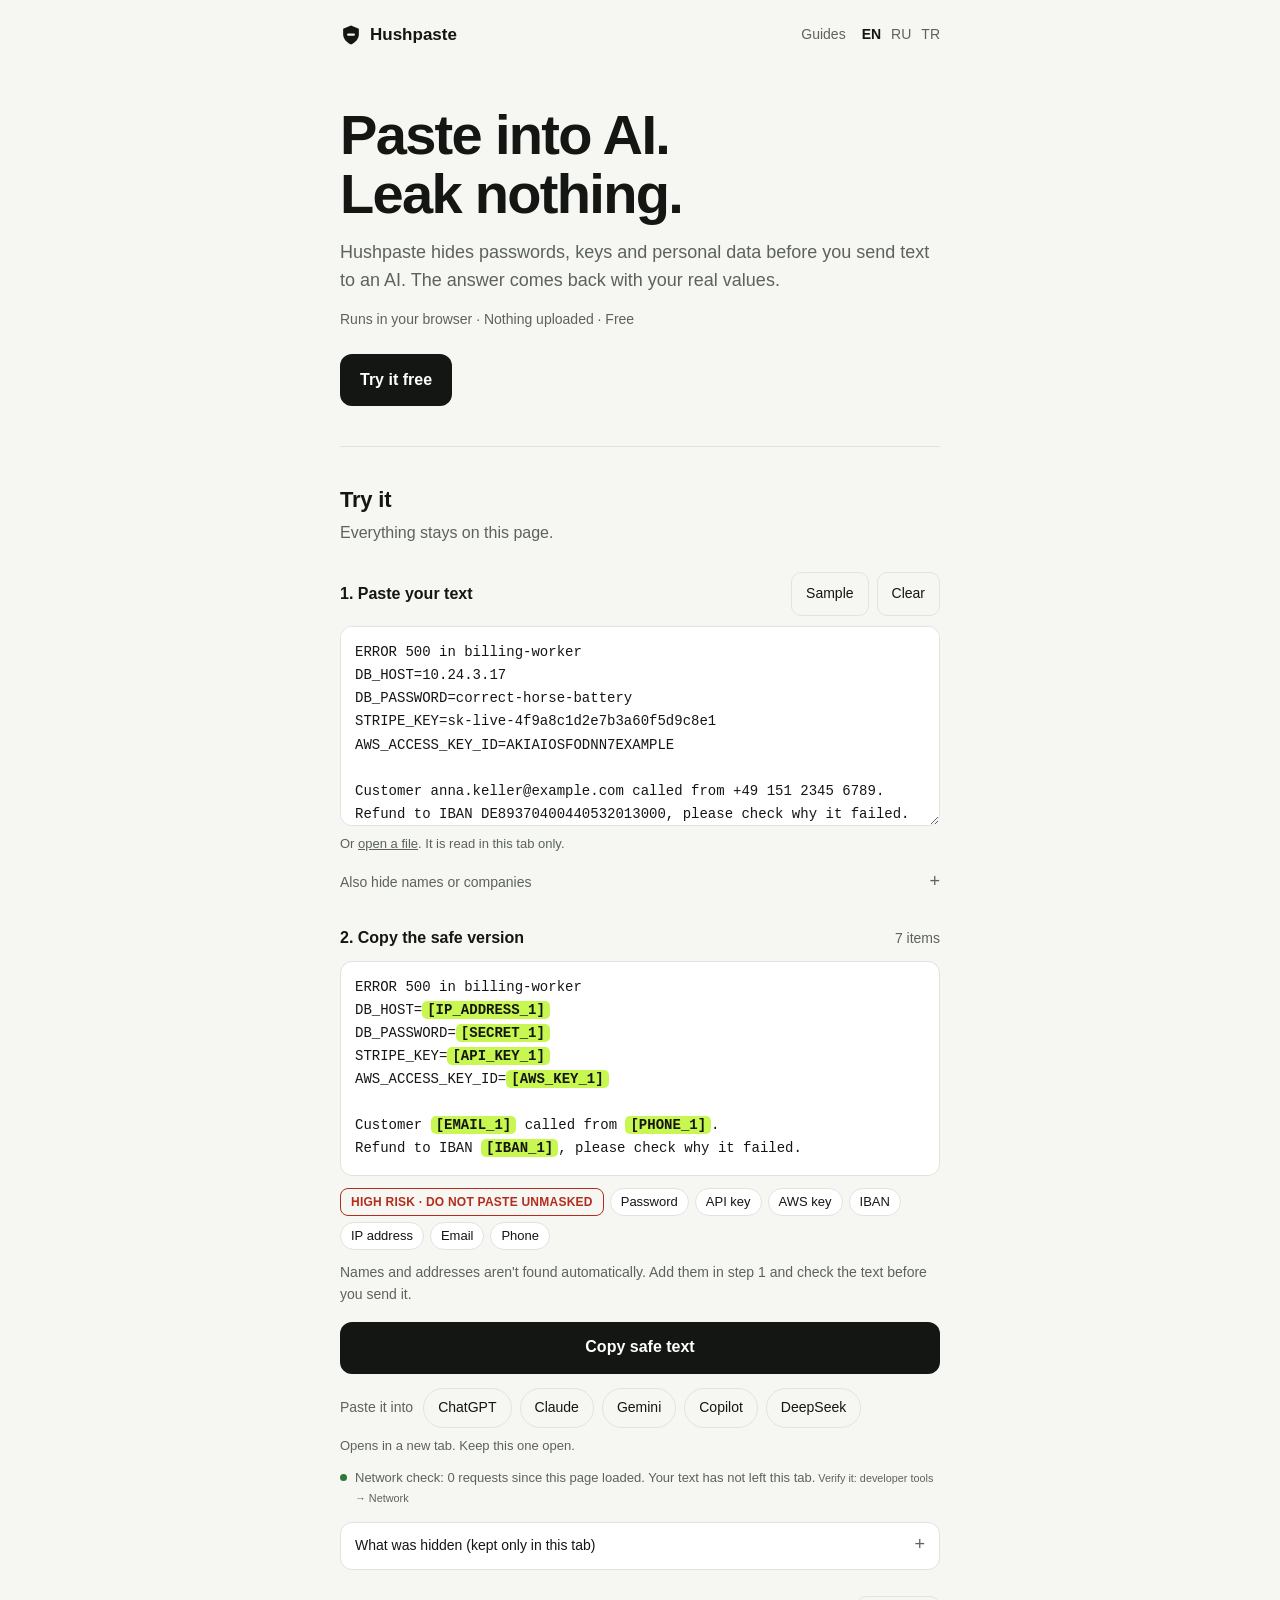
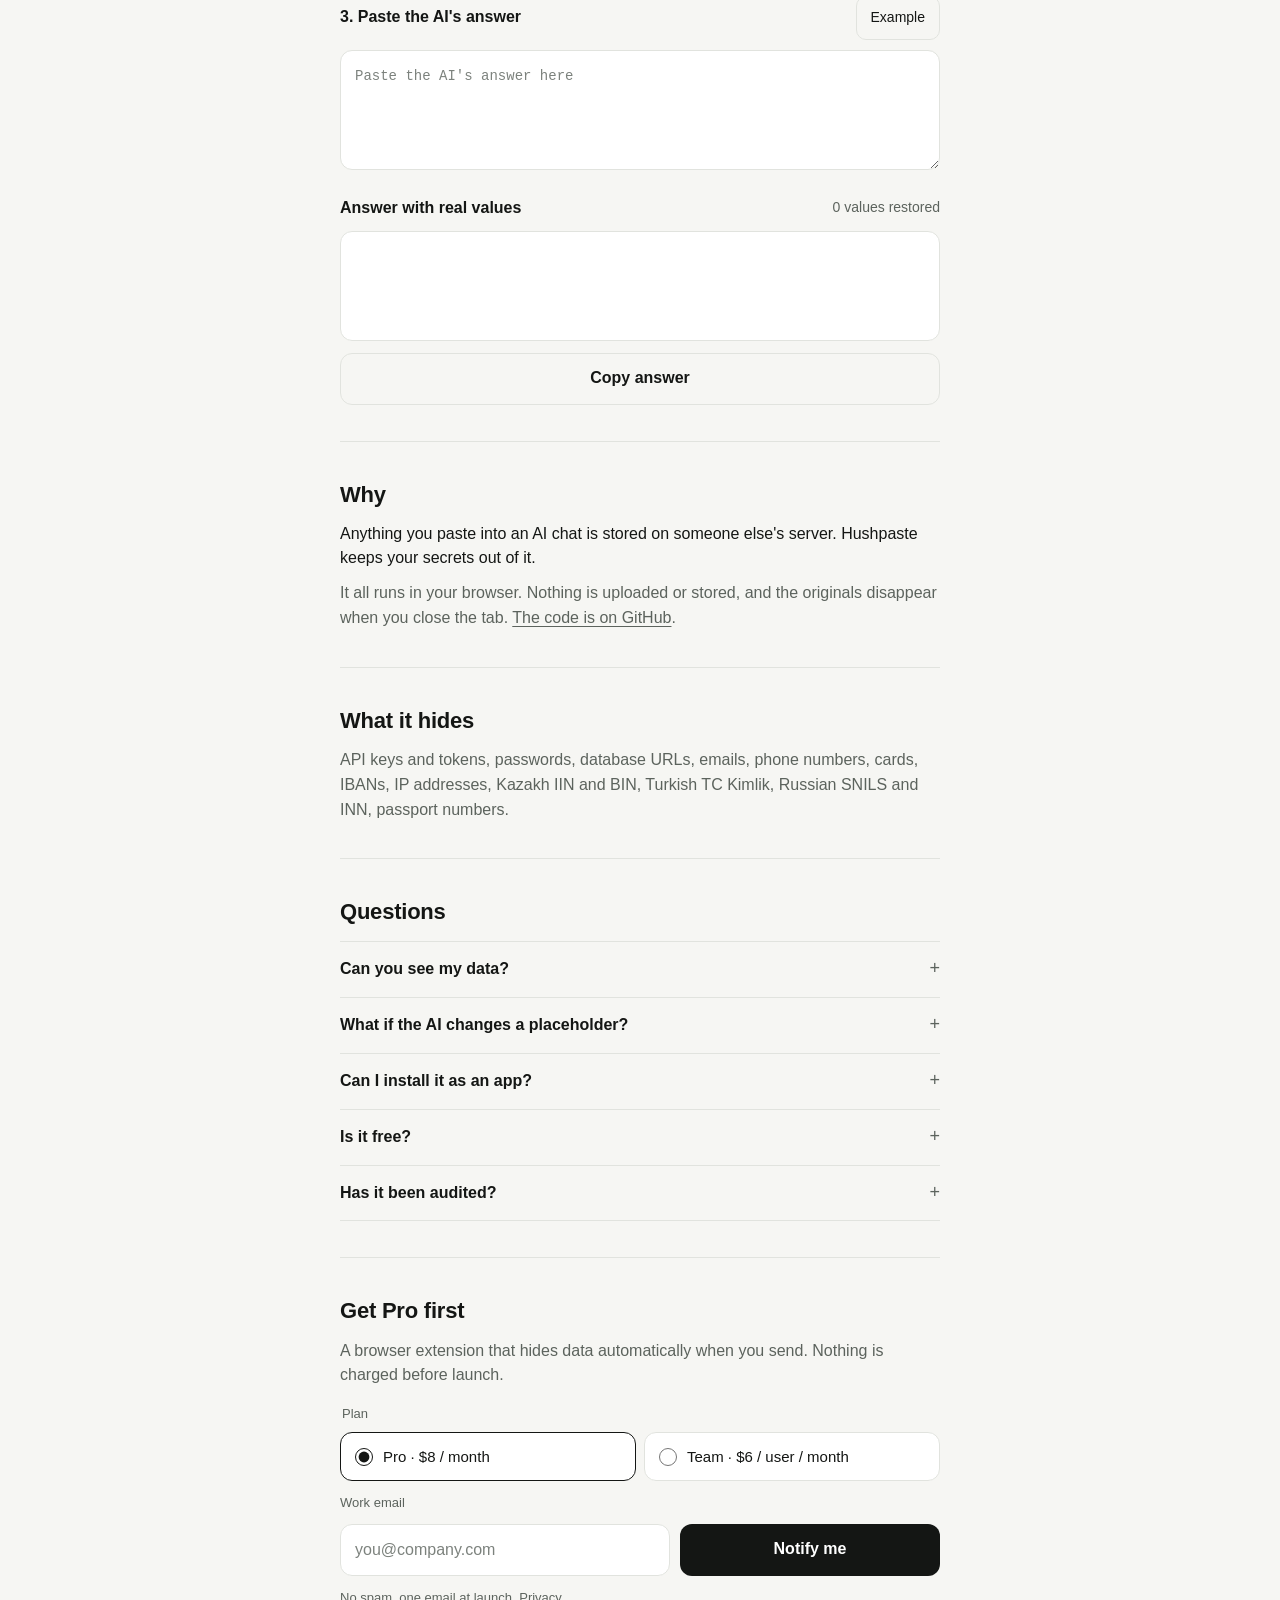
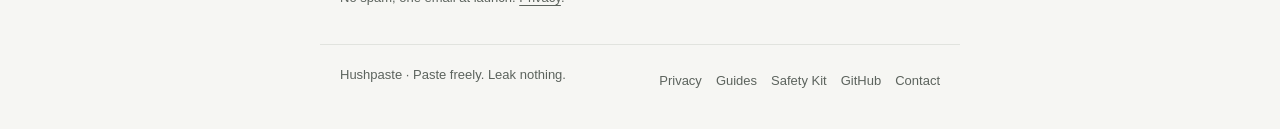
==== commit 32171a27: "Replace the dossier look with a minimal design System fonts, no ornaments, one lime accent from the " ====
--- a/index.html
+++ b/index.html
@@ -24,9 +24,9 @@
 <meta name="twitter:title" content="Hushpaste: paste freely, leak nothing">
 <meta name="twitter:description" content="Mask secrets and personal data before they reach an AI chat. Runs in your browser.">
 <meta name="twitter:image" content="https://gethushpaste.com/og-image.png">
-<meta name="theme-color" content="#D9CDAE">
-<link rel="stylesheet" href="/fonts-dossier.css">
-<link rel="stylesheet" href="/dossier.css">
+<meta name="theme-color" content="#F6F6F3" media="(prefers-color-scheme: light)">
+<meta name="theme-color" content="#0E100F" media="(prefers-color-scheme: dark)">
+<link rel="stylesheet" href="/home.css">
 <link rel="icon" href="data:image/svg+xml,%3Csvg xmlns='http://www.w3.org/2000/svg' viewBox='0 0 28 28'%3E%3Cpath d='M14 2 24 6V13C24 19 19.5 23.5 14 26 8.5 23.5 4 19 4 13V6Z' fill='%23C8F751'/%3E%3Crect x='9' y='12' width='10' height='3' rx='1.5' fill='%230C110E'/%3E%3C/svg%3E">
 <link rel="icon" type="image/png" sizes="32x32" href="/favicon-32.png">
 <link rel="apple-touch-icon" sizes="180x180" href="/apple-touch-icon.png">
@@ -39,7 +39,7 @@
 <body>
 
 <header class="site"><div class="wrap">
-<a class="logo" href="/"><svg width="22" height="22" viewBox="0 0 28 28" aria-hidden="true"><path d="M14 2 L24 6 V13 C24 19 19.5 23.5 14 26 C8.5 23.5 4 19 4 13 V6 Z" fill="#1C1A17"/><rect x="9" y="12" width="10" height="3" rx="1.5" fill="#F7F4EC"/></svg>HUSHPASTE</a>
+<a class="logo" href="/"><svg width="22" height="22" viewBox="0 0 28 28" aria-hidden="true"><path d="M14 2 L24 6 V13 C24 19 19.5 23.5 14 26 C8.5 23.5 4 19 4 13 V6 Z"/><rect x="9" y="12" width="10" height="3" rx="1.5"/></svg>Hushpaste</a>
 <nav class="top-links" aria-label="Main">
 <a class="web-only" href="/guides/">Guides</a>
 <span class="lang" aria-label="Language"><a href="/" lang="en" aria-current="page">EN</a><a href="/ru/" lang="ru">RU</a><a href="/tr/" lang="tr">TR</a></span>
@@ -48,102 +48,83 @@
 
 <main class="wrap" id="top">
 
-<div class="tabbed web-only">
-<span class="tab" aria-hidden="true">FILE NO. HP-001</span>
-<section class="sheet cover" aria-labelledby="h-cover">
-<div class="kicker"><span>HUSHPASTE</span><span class="stamp" aria-hidden="true">CONFIDENTIAL</span></div>
-<h1 id="h-cover">Some things the AI doesn't need to know.</h1>
-<p class="lede">Hushpaste blacks out <span class="bar">passwords</span>, <span class="bar">keys</span> and <span class="bar">personal data</span> before you send text to an AI. Then it puts them back in the answer.</p>
+<section class="hero web-only" aria-labelledby="h-hero">
+<h1 id="h-hero">Paste into AI.<br>Leak nothing.</h1>
+<p class="lede">Hushpaste hides passwords, keys and personal data before you send text to an AI. The answer comes back with your real values.</p>
 <p class="facts">Runs in your browser · Nothing uploaded · Free</p>
-<a class="btn" href="#demo">Redact my text ↓</a>
+<a class="btn" href="#demo">Try it free</a>
 </section>
-</div>
 
-<section class="sheet tool" id="demo" aria-labelledby="h-tool">
-<h2 id="h-tool">Redact before you send</h2>
-<p class="soft">Three steps. Everything stays on this page.</p>
+<section id="demo" aria-labelledby="h-tool">
+<h2 id="h-tool">Try it</h2>
+<p class="muted" style="margin-top:4px">Everything stays on this page.</p>
 
-<div class="step"><h3><label for="src">1. Paste the document</label></h3><div class="acts"><button type="button" class="mini" id="btnSample">Sample</button><button type="button" class="mini" id="btnClear">Clear</button></div></div>
+<div class="step"><h3><label for="src">1. Paste your text</label></h3><div class="acts"><button type="button" class="mini" id="btnSample">Sample</button><button type="button" class="mini" id="btnClear">Clear</button></div></div>
 <div class="panel">
 <textarea id="src" placeholder="Paste a log, an email or a config file" spellcheck="false"></textarea>
 <p class="drophint">Or <button type="button" id="btnFile">open a file</button>. It is read in this tab only.<input type="file" id="file" hidden></p>
 </div>
 <details class="extra">
-<summary>Hide your own words too: names, companies</summary>
+<summary>Also hide names or companies</summary>
 <label for="terms">Words to hide, separated by commas</label>
 <input id="terms" type="text" placeholder="Acme Bank, Project Falcon, Jane Doe" autocomplete="off">
 </details>
 
-<div class="step"><h3>2. Redacted copy</h3><span class="meta" id="count">0 items</span></div>
+<div class="step"><h3>2. Copy the safe version</h3><span class="meta" id="count">0 items</span></div>
 <div class="out" id="out" aria-live="polite"></div>
 <div class="risk" id="risk" role="status" aria-live="polite"></div>
-<p class="note"><b>NOTE:</b> Names and addresses aren't caught automatically. Add them in step 1, and read the copy before you send it.</p>
-<button type="button" class="btn" id="copy1">Copy redacted text</button>
-<div class="gochat" id="gochat" hidden><span class="t">Now paste it into:</span><a href="https://chatgpt.com/" target="_blank" rel="noopener noreferrer">ChatGPT</a><a href="https://claude.ai/new" target="_blank" rel="noopener noreferrer">Claude</a><a href="https://gemini.google.com/app" target="_blank" rel="noopener noreferrer">Gemini</a><a href="https://copilot.microsoft.com/" target="_blank" rel="noopener noreferrer">Copilot</a><a href="https://chat.deepseek.com/" target="_blank" rel="noopener noreferrer">DeepSeek</a><span class="gn">Opens in a new tab. Keep this one open for step 3.</span></div>
+<p class="note">Names and addresses aren't found automatically. Add them in step 1 and check the text before you send it.</p>
+<button type="button" class="btn" id="copy1">Copy safe text</button>
+<div class="gochat" id="gochat" hidden><span class="t">Paste it into</span><a href="https://chatgpt.com/" target="_blank" rel="noopener noreferrer">ChatGPT</a><a href="https://claude.ai/new" target="_blank" rel="noopener noreferrer">Claude</a><a href="https://gemini.google.com/app" target="_blank" rel="noopener noreferrer">Gemini</a><a href="https://copilot.microsoft.com/" target="_blank" rel="noopener noreferrer">Copilot</a><a href="https://chat.deepseek.com/" target="_blank" rel="noopener noreferrer">DeepSeek</a><span class="gn">Opens in a new tab. Keep this one open.</span></div>
 <p class="netm" id="netm" role="status" hidden></p>
 <details class="map" id="mapBox" hidden>
-<summary>What was blacked out (kept only in this tab)</summary>
+<summary>What was hidden (kept only in this tab)</summary>
 <div id="map"></div>
 </details>
 
 <div class="step"><h3><label for="reply">3. Paste the AI's answer</label></h3><div class="acts"><button type="button" class="mini" id="btnExample">Example</button></div></div>
-<textarea id="reply" placeholder="Paste the AI's answer here" spellcheck="false" style="min-height:130px"></textarea>
-<div class="restore-out">
-<div class="step"><h3>Declassified</h3><span class="meta" id="restCount">0 values restored</span></div>
+<textarea id="reply" placeholder="Paste the AI's answer here" spellcheck="false" style="min-height:120px"></textarea>
+<div class="step"><h3>Answer with real values</h3><span class="meta" id="restCount">0 values restored</span></div>
 <div class="out" id="restored" aria-live="polite"></div>
-<button type="button" class="btn line" id="copy2" style="margin-top:12px">Copy declassified text</button>
-</div>
+<button type="button" class="btn quiet" id="copy2" style="margin-top:12px">Copy answer</button>
 </section>
 
-<section class="sheet web-only" aria-labelledby="h-why">
-<h2 id="h-why">Why this matters</h2>
-<p>Whatever you paste into an AI chat is stored on someone else's server. A password there is a password someone else can read.</p>
-<h2 class="sm">Chain of custody</h2>
-<p>Detection runs in your browser. The originals stay in this tab and vanish when you close it. No cookies, no tracking scripts.</p>
-<p class="soft">Check it yourself: developer tools → Network. <a href="https://github.com/yerzhan070324-cmd/hushpaste.com">Read the code on GitHub</a>.</p>
+<section class="web-only" aria-labelledby="h-why">
+<h2 id="h-why">Why</h2>
+<p>Anything you paste into an AI chat is stored on someone else's server. Hushpaste keeps your secrets out of it.</p>
+<p class="muted">It all runs in your browser. Nothing is uploaded or stored, and the originals disappear when you close the tab. <a href="https://github.com/yerzhan070324-cmd/hushpaste.com">The code is on GitHub</a>.</p>
 </section>
 
-<section class="sheet web-only" id="detects" aria-labelledby="h-det">
-<h2 id="h-det">What gets blacked out</h2>
-<ul class="redact">
-<li>API keys and tokens</li>
-<li>Passwords and database URLs</li>
-<li>Emails and phone numbers</li>
-<li>Card numbers and IBANs</li>
-<li>IP addresses</li>
-<li>Kazakh IIN and BIN</li>
-<li>Turkish TC Kimlik</li>
-<li>Russian SNILS and INN</li>
-<li>Passport numbers</li>
-</ul>
-<p class="soft" style="margin-top:14px">Cards, IBANs and ID numbers are checked with their official check digits, so ordinary numbers stay untouched.</p>
+<section class="web-only" id="detects" aria-labelledby="h-det">
+<h2 id="h-det">What it hides</h2>
+<p class="muted">API keys and tokens, passwords, database URLs, emails, phone numbers, cards, IBANs, IP addresses, Kazakh IIN and BIN, Turkish TC Kimlik, Russian SNILS and INN, passport numbers.</p>
 </section>
 
-<section class="sheet web-only faq" id="faq" aria-labelledby="h-faq">
+<section class="web-only faq" id="faq" aria-labelledby="h-faq">
 <h2 id="h-faq">Questions</h2>
 <details><summary>Can you see my data?</summary><p>No. Everything happens in your browser. There is no Hushpaste server in the path.</p></details>
-<details><summary>What if the AI changes a placeholder?</summary><p>It stays as it is. Restoring only swaps exact matches and never guesses.</p></details>
-<details><summary>Can I install it as an app?</summary><p>Yes. On iPhone: Share → Add to Home Screen. On Android: Install app in Chrome. It opens straight to the tool.</p></details>
-<details><summary>Is it free?</summary><p>Yes, the web tool and the app. Pro, a browser extension for $8 a month, and Team, $6 per user a month, are coming.</p></details>
-<details><summary>Is it open source?</summary><p>The code and tests are public on GitHub. There is no independent security audit yet; one is planned together with an open-source license.</p></details>
+<details><summary>What if the AI changes a placeholder?</summary><p>It stays as it is. Only exact matches are restored, nothing is guessed.</p></details>
+<details><summary>Can I install it as an app?</summary><p>Yes. iPhone: Share → Add to Home Screen. Android: Install app in Chrome.</p></details>
+<details><summary>Is it free?</summary><p>Yes. Pro, a browser extension, is coming for $8 a month, and Team for $6 per user.</p></details>
+<details><summary>Has it been audited?</summary><p>Not yet. The code and tests are public on GitHub, and an independent audit is planned.</p></details>
 </section>
 
-<section class="sheet web-only" id="join" aria-labelledby="h-join">
+<section class="web-only" id="join" aria-labelledby="h-join">
 <h2 id="h-join"><span id="pricing"></span>Get Pro first</h2>
-<p>Pro is a browser extension that redacts automatically when you press send. Nothing is charged before launch.</p>
+<p class="muted">A browser extension that hides data automatically when you send. Nothing is charged before launch.</p>
 <fieldset class="plans">
-<legend>PLAN</legend>
+<legend>Plan</legend>
 <label class="plan"><input type="radio" name="plan" value="pro" checked><span>Pro · $8 / month</span></label>
 <label class="plan"><input type="radio" name="plan" value="team"><span>Team · $6 / user / month</span></label>
 </fieldset>
 <div class="wl">
 <form novalidate>
-<label for="email-cta">WORK EMAIL</label>
+<label for="email-cta">Work email</label>
 <input id="email-cta" type="email" name="email" placeholder="you@company.com" autocomplete="email">
-<button type="submit" class="btn">Join the waitlist</button>
+<button type="submit" class="btn">Notify me</button>
 <p class="err" role="alert" hidden>Enter a valid email to join the waitlist.</p>
 </form>
-<div class="ok" hidden><p class="big">You're on the list.</p><p style="margin-top:6px">We'll email you when early access opens.</p><a class="btn line" href="/kit.html">Open your free Safety Kit</a></div>
+<div class="ok" hidden><p class="big">You're on the list.</p><p class="muted" style="margin-top:4px">We'll email you when early access opens.</p><a class="btn quiet" href="/kit.html">Open your free Safety Kit</a></div>
 <p class="small">No spam, one email at launch. <a href="/privacy.html">Privacy</a>.</p>
 </div>
 </section>
--- a/home.css
+++ b/home.css
@@ -0,0 +1,156 @@
+/* Minimal: one narrow column, system fonts, hairlines instead of cards, one lime accent from the app icon */
+:root{
+  --bg:#F6F6F3;
+  --surface:#FFFFFF;
+  --line:#E1E3DE;
+  --text:#141614;
+  --muted:#5C635D;
+  --logo:#141614;
+  --btn:#141614;
+  --on-btn:#FFFFFF;
+  --tok:#C8F751;
+  --on-tok:#141614;
+  --danger:#B42D1C;
+  --good:#2C7A3B;
+  --sans:-apple-system,BlinkMacSystemFont,"Segoe UI",Roboto,"Helvetica Neue",Arial,sans-serif;
+  --mono:ui-monospace,"SF Mono",Menlo,Consolas,"Roboto Mono","Liberation Mono",monospace;
+  color-scheme:light;
+}
+@media (prefers-color-scheme: dark){
+  :root{
+    --bg:#0E100F;
+    --surface:#161917;
+    --line:#272C28;
+    --text:#ECEFEC;
+    --muted:#9AA39C;
+    --logo:#C8F751;
+    --btn:#C8F751;
+    --on-btn:#0E100F;
+    --tok:#C8F751;
+    --on-tok:#0E100F;
+    --danger:#FF8A75;
+    --good:#7FD18C;
+    color-scheme:dark;
+  }
+}
+*{box-sizing:border-box}
+html{-webkit-text-size-adjust:100%}
+body{margin:0;background:var(--bg);color:var(--text);font-family:var(--sans);font-size:16px;line-height:1.55;-webkit-font-smoothing:antialiased}
+[hidden]{display:none!important}
+a{color:inherit;text-underline-offset:3px;text-decoration-thickness:1px}
+button,input,textarea{font:inherit;color:inherit}
+:focus-visible{outline:2px solid var(--text);outline-offset:2px}
+.vh{position:absolute;width:1px;height:1px;overflow:hidden;clip:rect(0 0 0 0);white-space:nowrap}
+.wrap{max-width:640px;margin:0 auto;padding-left:max(20px, env(safe-area-inset-left, 0px));padding-right:max(20px, env(safe-area-inset-right, 0px))}
+h1,h2,h3,p{margin:0}
+h1,h2,h3{text-wrap:balance}
+.muted{color:var(--muted)}
+
+header.site .wrap{display:flex;align-items:center;justify-content:space-between;gap:12px;padding-block:14px}
+.logo{display:inline-flex;align-items:center;gap:8px;font-weight:650;font-size:17px;text-decoration:none;padding:8px 0}
+.logo path{fill:var(--logo)}
+.logo rect{fill:var(--bg)}
+.top-links{display:flex;align-items:center;gap:4px 16px;font-size:14px}
+.top-links a{text-decoration:none;color:var(--muted);padding:10px 0}
+.top-links a:hover{color:var(--text)}
+.lang{display:inline-flex;gap:10px}
+.lang a[aria-current]{color:var(--text);font-weight:600}
+
+section{padding-block:36px;border-top:1px solid var(--line)}
+section.hero{border-top:0;padding-block:36px 40px}
+h1{font-size:clamp(36px,10vw,56px);line-height:1.04;letter-spacing:-.03em;font-weight:700}
+.lede{margin-top:16px;font-size:18px;color:var(--muted);max-width:34em}
+.facts{margin-top:14px;font-size:14px;color:var(--muted)}
+.hero .btn{margin-top:24px}
+h2{font-size:22px;letter-spacing:-.01em;font-weight:650}
+section > p + p,section > h2 + p{margin-top:10px}
+
+.btn{display:flex;align-items:center;justify-content:center;width:100%;min-height:52px;padding:0 20px;border:0;border-radius:12px;background:var(--btn);color:var(--on-btn);font-weight:600;font-size:16px;text-decoration:none;cursor:pointer}
+.btn:hover{opacity:.9}
+.btn.quiet{background:transparent;color:var(--text);border:1px solid var(--line)}
+.btn:disabled{opacity:.4;cursor:not-allowed}
+.mini{min-height:44px;padding:0 14px;border:1px solid var(--line);border-radius:10px;background:transparent;font-size:14px;cursor:pointer}
+.mini:hover{border-color:var(--text)}
+
+.step{display:flex;align-items:center;justify-content:space-between;gap:10px;flex-wrap:wrap;margin:26px 0 10px}
+.step h3{font-size:16px;font-weight:650}
+.step .acts{display:flex;gap:8px}
+.step .meta{font-size:14px;color:var(--muted)}
+.panel{min-width:0}
+textarea,.out{display:block;width:100%;background:var(--surface);border:1px solid var(--line);border-radius:12px;padding:14px;font-family:var(--mono);font-size:14px;line-height:1.65}
+textarea{min-height:170px;resize:vertical}
+textarea:focus{outline:0;border-color:var(--text)}
+textarea::placeholder,input::placeholder{color:var(--muted);opacity:.8}
+.panel.drag textarea{border-style:dashed;border-color:var(--text)}
+.out{min-height:110px;white-space:pre-wrap;word-break:break-word;overflow-wrap:anywhere}
+.tok{background:var(--tok);color:var(--on-tok);border-radius:5px;padding:1px 5px;font-weight:600;-webkit-box-decoration-break:clone;box-decoration-break:clone}
+.drophint{margin-top:8px;font-size:13px;color:var(--muted)}
+.drophint button{border:0;background:none;padding:0;text-decoration:underline;cursor:pointer;font-size:13px;color:inherit}
+details.extra{margin-top:12px}
+details.extra summary{font-size:14px;color:var(--muted);padding:6px 0}
+details.extra label{display:block;font-size:13px;color:var(--muted);margin:6px 0}
+input[type=text],input[type=email]{width:100%;min-width:0;height:52px;padding:0 14px;background:var(--surface);border:1px solid var(--line);border-radius:12px;font-size:16px}
+input[type=text]:focus,input[type=email]:focus{outline:0;border-color:var(--text)}
+.risk{margin-top:12px;display:flex;flex-wrap:wrap;gap:6px;align-items:center}
+.risk:empty{display:none}
+.lvl{font-size:12px;font-weight:650;letter-spacing:.02em;padding:4px 10px;border-radius:8px;border:1px solid var(--line)}
+.lvl.high{color:var(--danger);border-color:currentColor}
+.lvl.none{color:var(--muted)}
+.chip{font-size:13px;padding:3px 10px;border-radius:999px;background:var(--surface);border:1px solid var(--line)}
+.note{margin:12px 0 16px;font-size:14px;color:var(--muted)}
+.gochat{display:flex;flex-wrap:wrap;align-items:center;gap:8px;margin-top:14px}
+.gochat .t{font-size:14px;color:var(--muted);margin-right:2px}
+.gochat a{display:inline-flex;align-items:center;min-height:40px;padding:0 14px;border:1px solid var(--line);border-radius:999px;text-decoration:none;font-size:14px;font-weight:500}
+.gochat a:hover{border-color:var(--text)}
+.gochat .gn{flex-basis:100%;font-size:13px;color:var(--muted)}
+.netm{margin-top:12px;font-size:13px;color:var(--muted);display:flex;gap:8px;align-items:baseline}
+.netm i{flex:none;width:7px;height:7px;border-radius:50%;background:var(--good);display:inline-block;transform:translateY(-1px)}
+.netm.warn i{background:var(--danger)}
+details.map{margin-top:14px;border:1px solid var(--line);border-radius:12px;padding:2px 14px;background:var(--surface)}
+details.map summary{font-size:14px;padding:10px 0}
+#map .r{display:grid;grid-template-columns:minmax(0,auto) minmax(0,1fr);gap:4px 12px;padding:7px 0;border-top:1px solid var(--line);font-family:var(--mono);font-size:13px;align-items:baseline}
+#map .r span:first-child{background:var(--tok);color:var(--on-tok);border-radius:5px;padding:0 5px;font-weight:600;white-space:nowrap}
+#map .r span:last-child{overflow-wrap:anywhere}
+
+summary{list-style:none;cursor:pointer;display:flex;justify-content:space-between;align-items:baseline;gap:14px}
+summary::-webkit-details-marker{display:none}
+summary::after{content:"+";flex:none;color:var(--muted);font-weight:400;font-size:18px;line-height:1}
+details[open] > summary::after{content:"\2212"}
+.faq details{border-bottom:1px solid var(--line)}
+.faq details:first-of-type{margin-top:12px;border-top:1px solid var(--line)}
+.faq summary{font-weight:550;padding:15px 0}
+.faq details p{padding:0 0 15px;color:var(--muted)}
+
+fieldset.plans{border:0;margin:16px 0 0;padding:0;display:flex;gap:8px;flex-wrap:wrap}
+fieldset.plans legend{font-size:13px;color:var(--muted);margin-bottom:8px}
+.plan{flex:1 1 220px;display:flex;align-items:center;gap:10px;border:1px solid var(--line);border-radius:12px;background:var(--surface);padding:12px 14px;cursor:pointer;font-size:15px}
+.plan input{width:18px;height:18px;margin:0;flex:none;accent-color:var(--text)}
+.plan:has(input:checked){border-color:var(--text)}
+.wl form{display:flex;flex-wrap:wrap;gap:10px;margin-top:12px}
+.wl form label{flex-basis:100%;font-size:13px;color:var(--muted)}
+.wl input[type=email]{flex:1 1 220px}
+.wl button[type=submit]{flex:1 1 150px;width:auto}
+.err{flex-basis:100%;color:var(--danger);font-size:14px}
+.err a{color:inherit}
+.ok{margin-top:14px;border:1px solid var(--line);border-radius:12px;padding:16px;background:var(--surface)}
+.ok .big{font-weight:650;font-size:18px}
+.ok .btn{margin-top:14px}
+.small{margin-top:12px;font-size:13px;color:var(--muted)}
+
+footer .wrap{display:flex;flex-wrap:wrap;gap:6px 16px;justify-content:space-between;padding-block:20px 32px;border-top:1px solid var(--line);font-size:13px;color:var(--muted)}
+footer nav{display:flex;flex-wrap:wrap;gap:4px 14px}
+footer a{text-decoration:none;padding:6px 0;display:inline-block}
+footer a:hover{color:var(--text)}
+
+/* reading-progress bar that app.js adds: not used in this design */
+.progress{display:none}
+
+/* installed as an app: only the tool */
+@media (display-mode: standalone){ .web-only{display:none!important} #demo{border-top:0;padding-top:8px} }
+.standalone .web-only{display:none!important}
+.standalone #demo{border-top:0;padding-top:8px}
+
+@media (min-width:640px){
+  .hero .btn,.wl button[type=submit]{width:auto;display:inline-flex}
+  textarea{min-height:200px}
+}
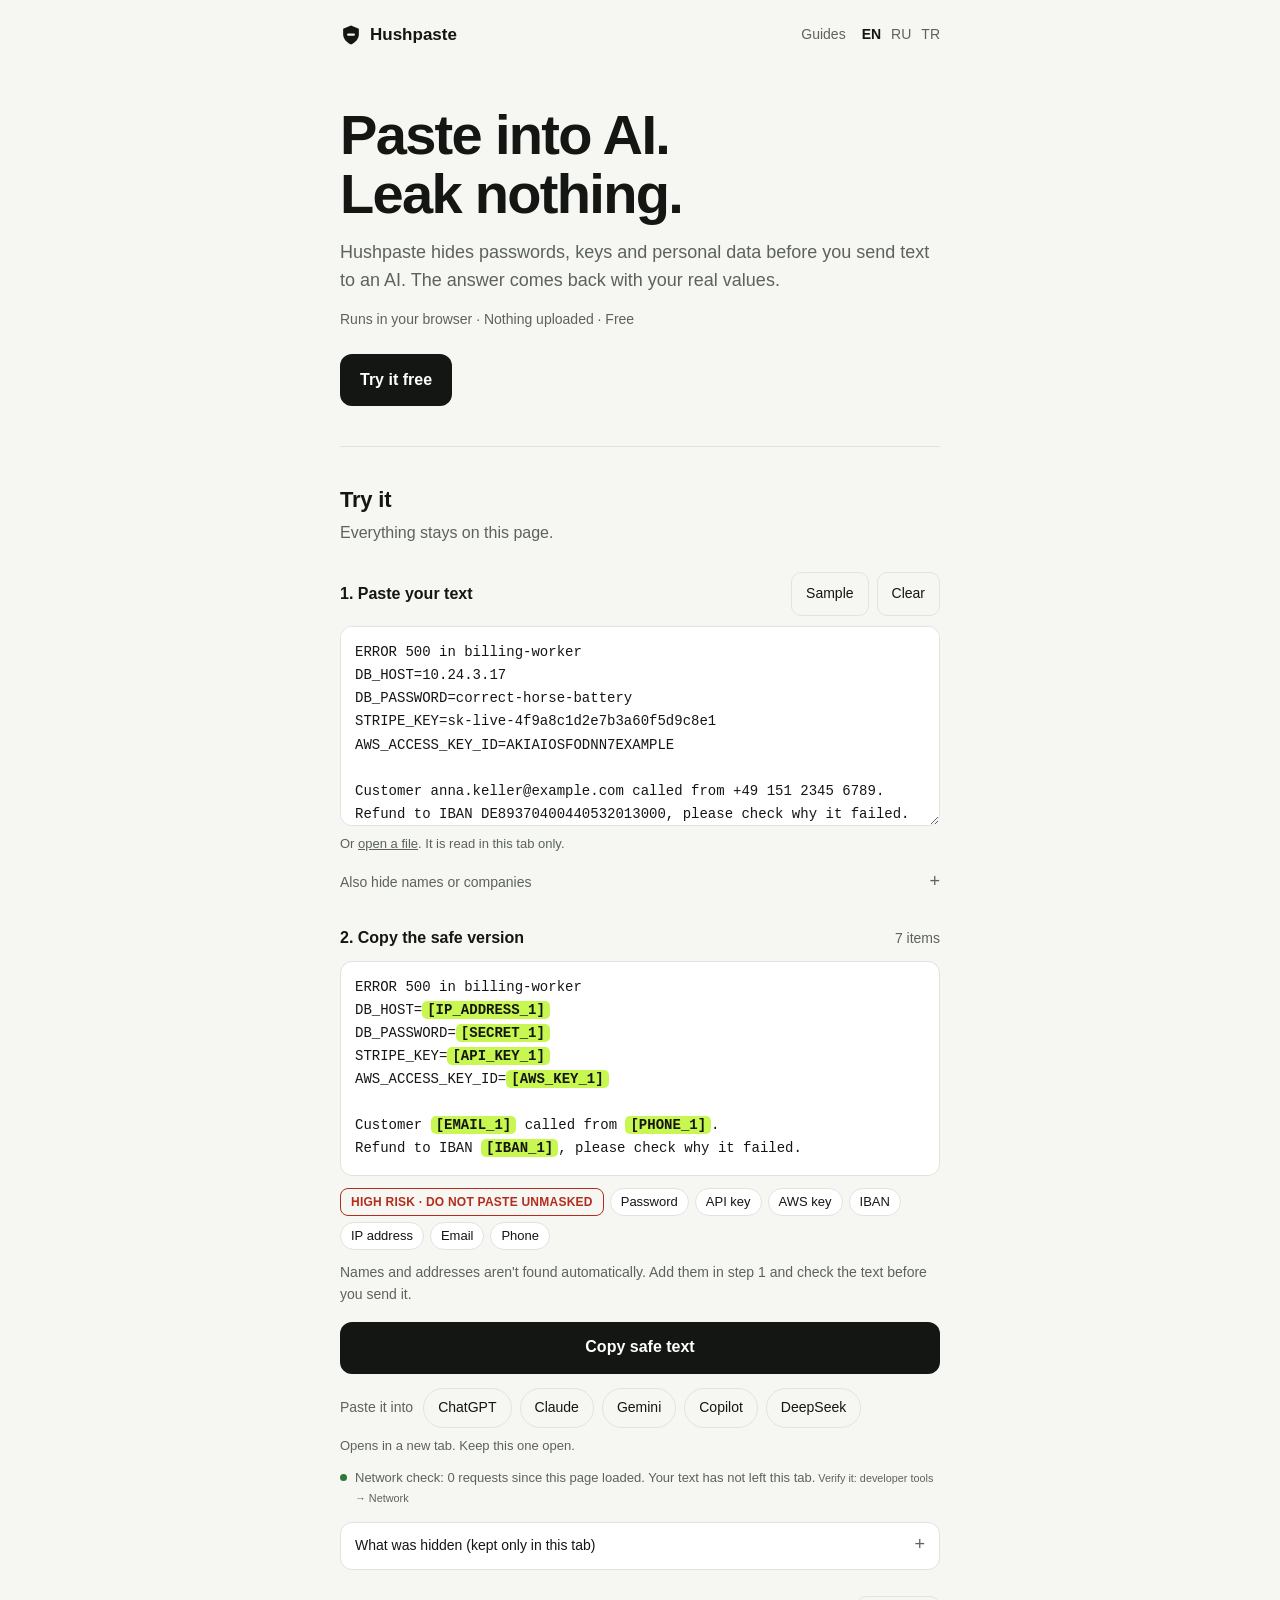
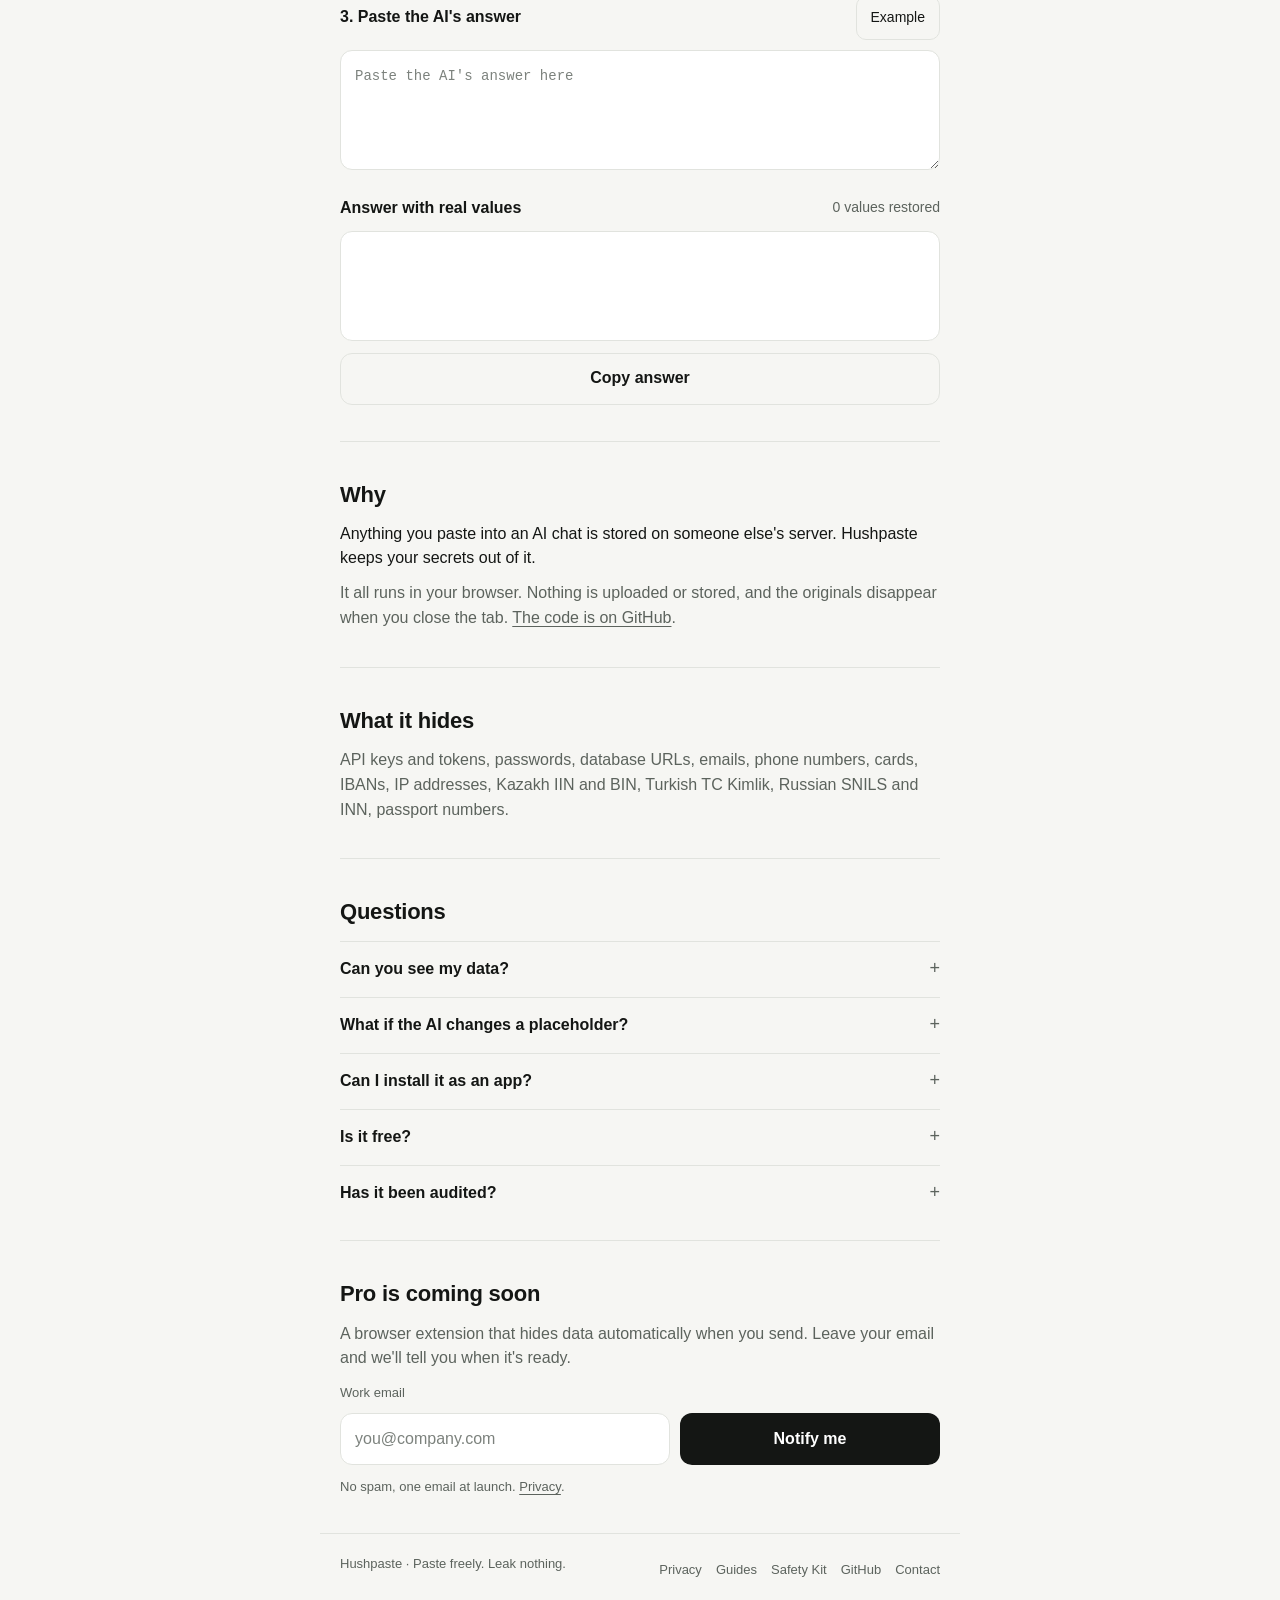
==== commit 51f5ae4e: "Show Pro as coming soon, without prices Drop the plan picker and prices from the home pages; keep th" ====
--- a/index.html
+++ b/index.html
@@ -105,18 +105,13 @@
 <details><summary>Can you see my data?</summary><p>No. Everything happens in your browser. There is no Hushpaste server in the path.</p></details>
 <details><summary>What if the AI changes a placeholder?</summary><p>It stays as it is. Only exact matches are restored, nothing is guessed.</p></details>
 <details><summary>Can I install it as an app?</summary><p>Yes. iPhone: Share → Add to Home Screen. Android: Install app in Chrome.</p></details>
-<details><summary>Is it free?</summary><p>Yes. Pro, a browser extension, is coming for $8 a month, and Team for $6 per user.</p></details>
+<details><summary>Is it free?</summary><p>Yes. Later there will also be a paid Pro version with a browser extension.</p></details>
 <details><summary>Has it been audited?</summary><p>Not yet. The code and tests are public on GitHub, and an independent audit is planned.</p></details>
 </section>
 
 <section class="web-only" id="join" aria-labelledby="h-join">
-<h2 id="h-join"><span id="pricing"></span>Get Pro first</h2>
-<p class="muted">A browser extension that hides data automatically when you send. Nothing is charged before launch.</p>
-<fieldset class="plans">
-<legend>Plan</legend>
-<label class="plan"><input type="radio" name="plan" value="pro" checked><span>Pro · $8 / month</span></label>
-<label class="plan"><input type="radio" name="plan" value="team"><span>Team · $6 / user / month</span></label>
-</fieldset>
+<h2 id="h-join"><span id="pricing"></span>Pro is coming soon</h2>
+<p class="muted">A browser extension that hides data automatically when you send. Leave your email and we'll tell you when it's ready.</p>
 <div class="wl">
 <form novalidate>
 <label for="email-cta">Work email</label>
--- a/home.css
+++ b/home.css
@@ -120,6 +120,8 @@
 .faq details:first-of-type{margin-top:12px;border-top:1px solid var(--line)}
 .faq summary{font-weight:550;padding:15px 0}
 .faq details p{padding:0 0 15px;color:var(--muted)}
+.faq details:last-of-type{border-bottom:0}
+section.faq{padding-bottom:20px}
 
 fieldset.plans{border:0;margin:16px 0 0;padding:0;display:flex;gap:8px;flex-wrap:wrap}
 fieldset.plans legend{font-size:13px;color:var(--muted);margin-bottom:8px}
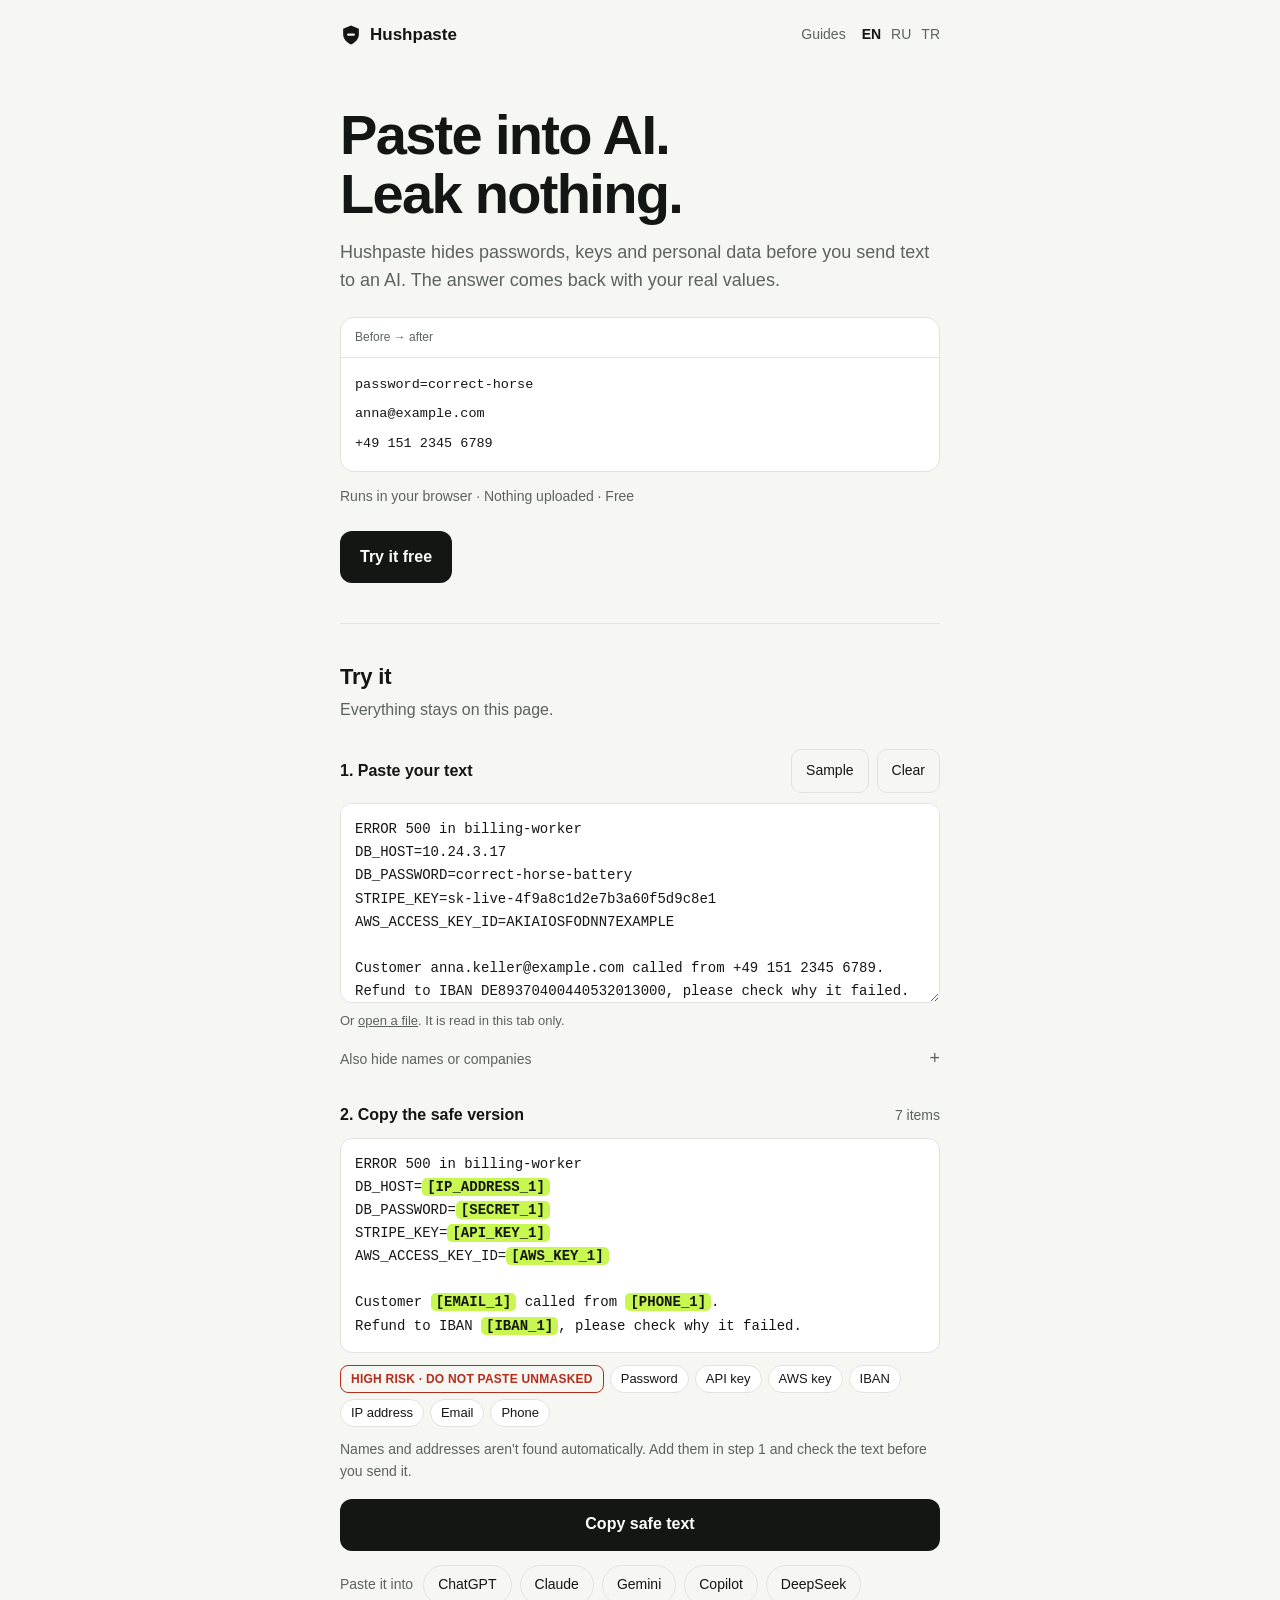
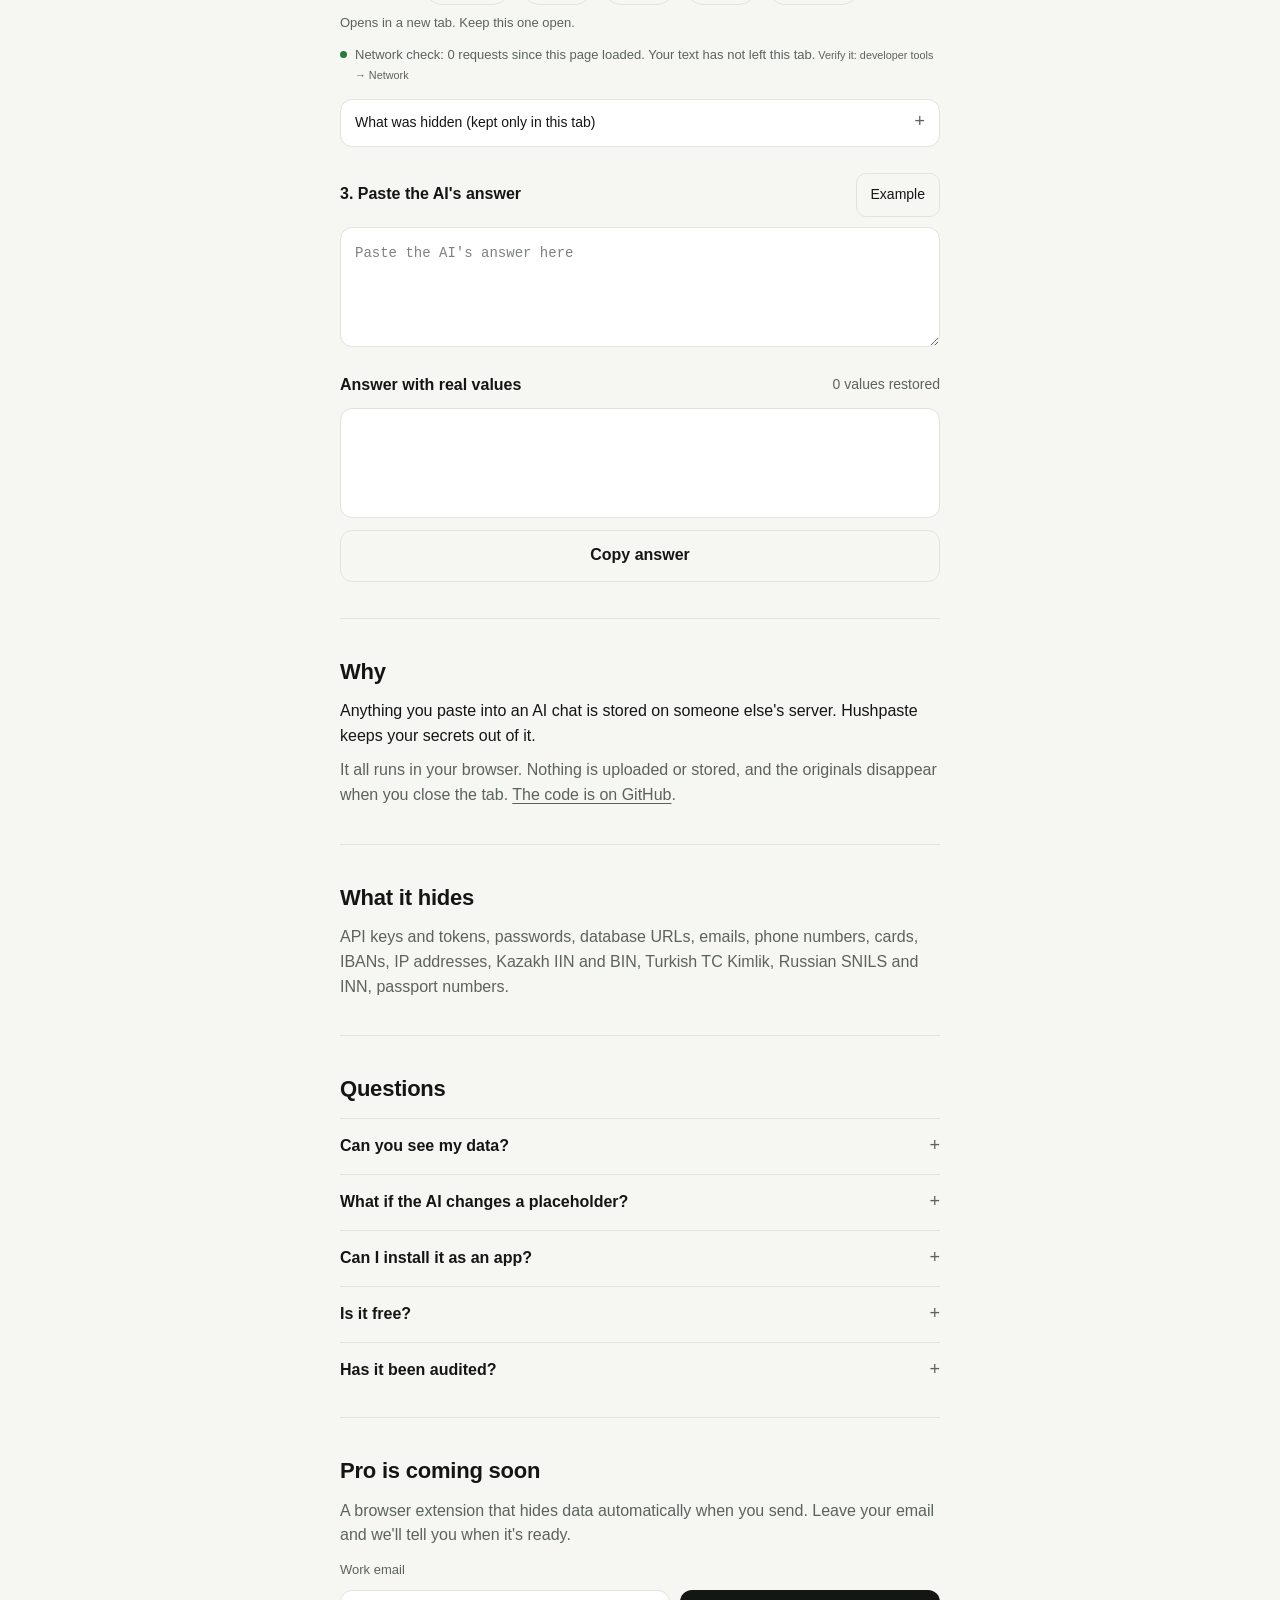
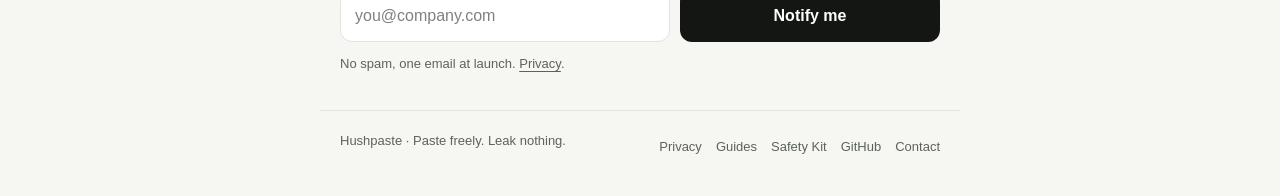
==== commit 4fcf9948: "Animate the intro: secrets turn into placeholders A small before/after panel under the intro shows a" ====
--- a/index.html
+++ b/index.html
@@ -51,6 +51,14 @@
 <section class="hero web-only" aria-labelledby="h-hero">
 <h1 id="h-hero">Paste into AI.<br>Leak nothing.</h1>
 <p class="lede">Hushpaste hides passwords, keys and personal data before you send text to an AI. The answer comes back with your real values.</p>
+<div class="demo" role="img" aria-label="Example: a password, an email and a phone number turn into placeholders">
+<div class="hd" aria-hidden="true"><span>Before → after</span><b class="badge">3 hidden</b></div>
+<div class="bd" aria-hidden="true">
+<div>password=<span class="sw" style="--d:0.00s"><span class="v">correct-horse</span><span class="tok">[SECRET_1]</span></span></div>
+<div><span class="sw" style="--d:0.45s"><span class="v">anna@example.com</span><span class="tok">[EMAIL_1]</span></span></div>
+<div><span class="sw" style="--d:0.90s"><span class="v">+49 151 2345 6789</span><span class="tok">[PHONE_1]</span></span></div>
+</div>
+</div>
 <p class="facts">Runs in your browser · Nothing uploaded · Free</p>
 <a class="btn" href="#demo">Try it free</a>
 </section>
--- a/home.css
+++ b/home.css
@@ -144,6 +144,14 @@
 footer a{text-decoration:none;padding:6px 0;display:inline-block}
 footer a:hover{color:var(--text)}
 
+/* hero demo: secrets turn into placeholders. Without motion both are shown side by side */
+.demo{margin-top:22px;border:1px solid var(--line);border-radius:14px;background:var(--surface);overflow:hidden}
+.demo .hd{display:flex;justify-content:space-between;align-items:center;gap:10px;padding:9px 14px;border-bottom:1px solid var(--line);font-size:12px;color:var(--muted)}
+.badge{font-weight:600;font-size:11px;color:var(--on-tok);background:var(--tok);border-radius:999px;padding:2px 9px}
+.demo .bd{padding:12px 14px;font-family:var(--mono);font-size:13.5px;line-height:2.05;overflow-x:auto;white-space:nowrap}
+.sw{display:inline-flex;gap:8px;align-items:baseline}
+.sw .v{text-decoration:line-through;color:var(--muted)}
+
 /* reading-progress bar that app.js adds: not used in this design */
 .progress{display:none}
 
@@ -152,6 +160,35 @@
 .standalone .web-only{display:none!important}
 .standalone #demo{border-top:0;padding-top:8px}
 
+@media (prefers-reduced-motion: no-preference){
+  /* the swap: value fades up and out, the placeholder settles in; staggered per line, 8s loop */
+  .sw{display:inline-grid;gap:0}
+  .sw > span{grid-area:1/1;justify-self:start}
+  .sw .v{text-decoration:none;color:inherit;animation:hp-out 8s var(--d,0s) infinite both}
+  .sw .tok{animation:hp-in 8s var(--d,0s) infinite both}
+  .badge{animation:hp-badge 8s .9s infinite both}
+  @keyframes hp-out{0%,16%{opacity:1;transform:none;filter:none}23%,80%{opacity:0;transform:translateY(-5px);filter:blur(3px)}88%,100%{opacity:1;transform:none;filter:none}}
+  @keyframes hp-in{0%,16%{opacity:0;transform:translateY(5px) scale(.94)}23%,80%{opacity:1;transform:none}88%,100%{opacity:0;transform:translateY(5px) scale(.94)}}
+  @keyframes hp-badge{0%,18%{opacity:0;transform:scale(.8)}24%,80%{opacity:1;transform:none}86%,100%{opacity:0;transform:scale(.8)}}
+
+  /* page load: the intro rises in, one line after another */
+  .hero > *{animation:hp-rise .7s cubic-bezier(.2,.7,.2,1) both}
+  .hero > :nth-child(2){animation-delay:.08s}
+  .hero > :nth-child(3){animation-delay:.16s}
+  .hero > :nth-child(4){animation-delay:.24s}
+  .hero > :nth-child(5){animation-delay:.32s}
+  @keyframes hp-rise{from{opacity:0;transform:translateY(12px)}}
+
+  /* scroll: headings and the questions fade up as they arrive (classes added by app.js) */
+  .js .rv{opacity:0;transform:translateY(14px);transition:opacity .6s ease,transform .6s cubic-bezier(.2,.7,.2,1)}
+  .js .rv.in{opacity:1;transform:none}
+
+  /* touch feedback */
+  .btn,.mini,.gochat a{transition:transform .12s ease,opacity .15s ease,border-color .15s ease}
+  .btn:active,.mini:active,.gochat a:active{transform:scale(.97)}
+  .tok{transition:background-color .2s ease}
+}
+
 @media (min-width:640px){
   .hero .btn,.wl button[type=submit]{width:auto;display:inline-flex}
   textarea{min-height:200px}
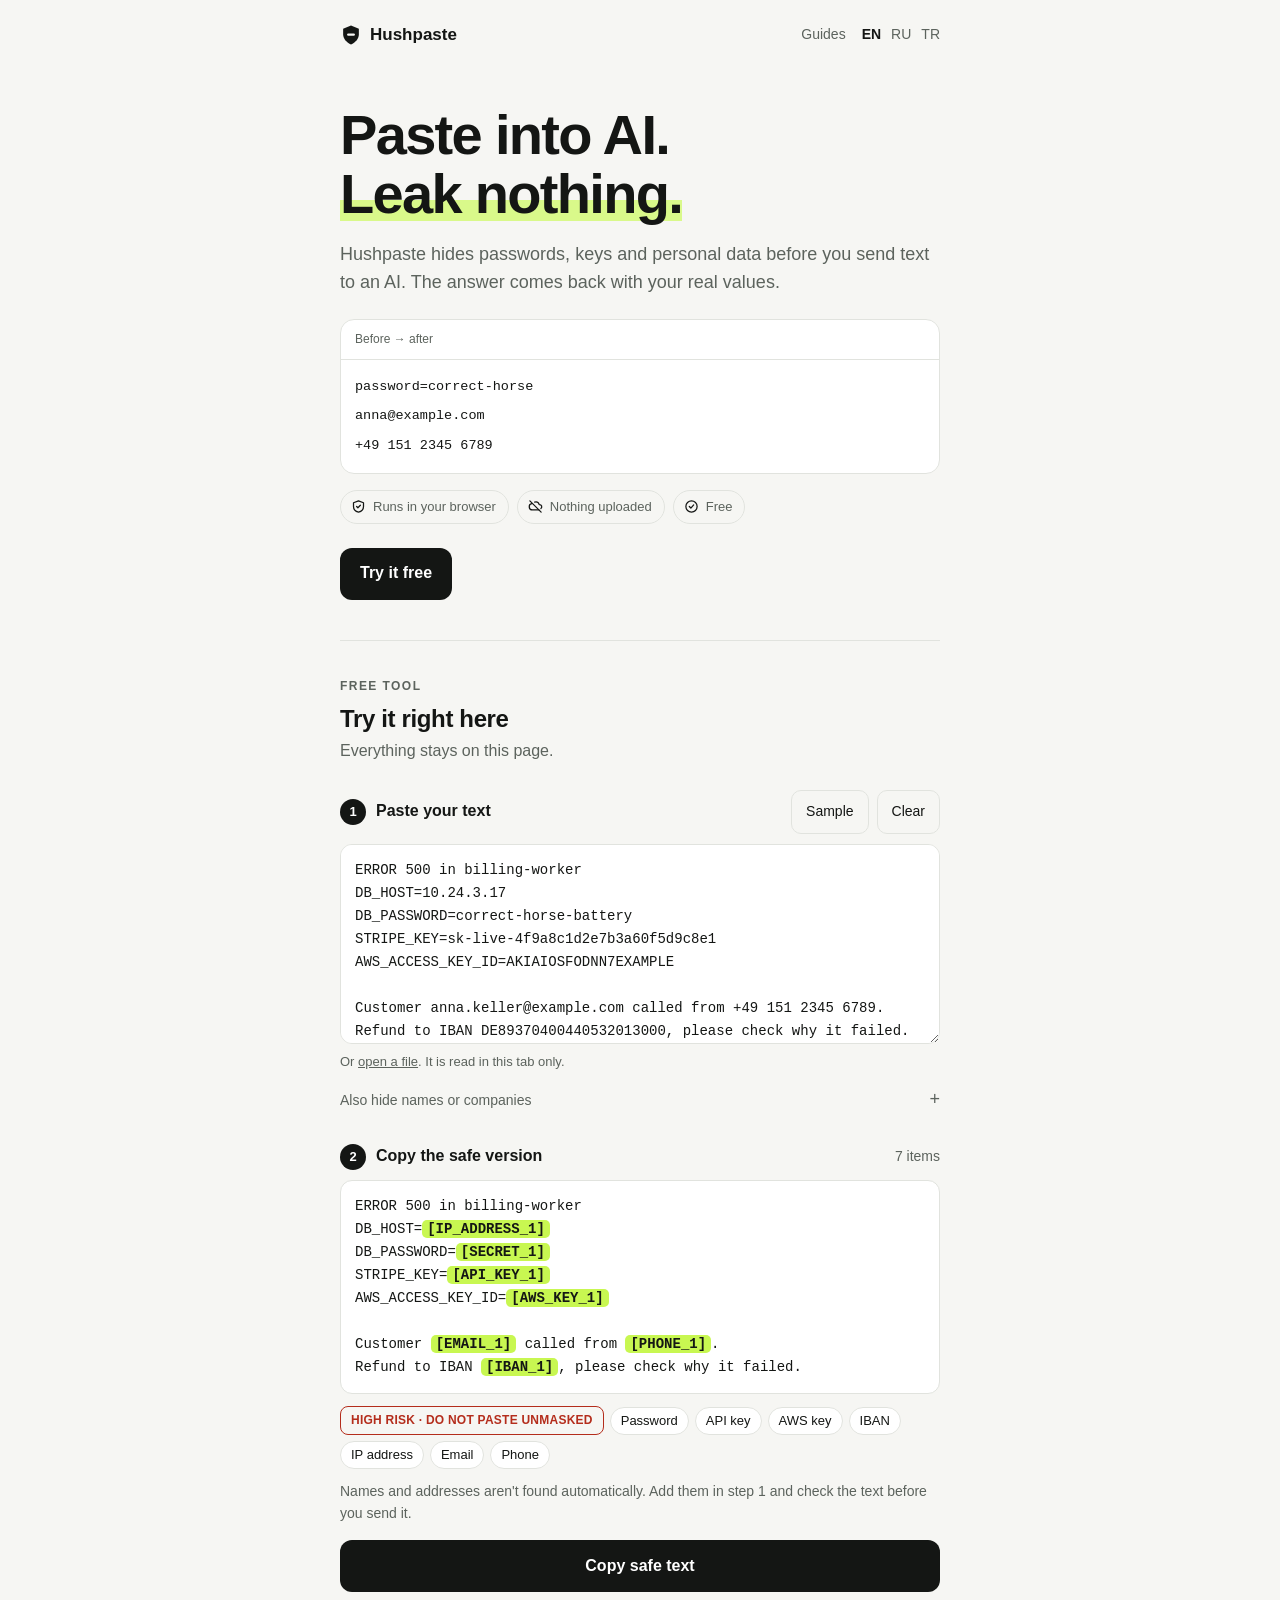
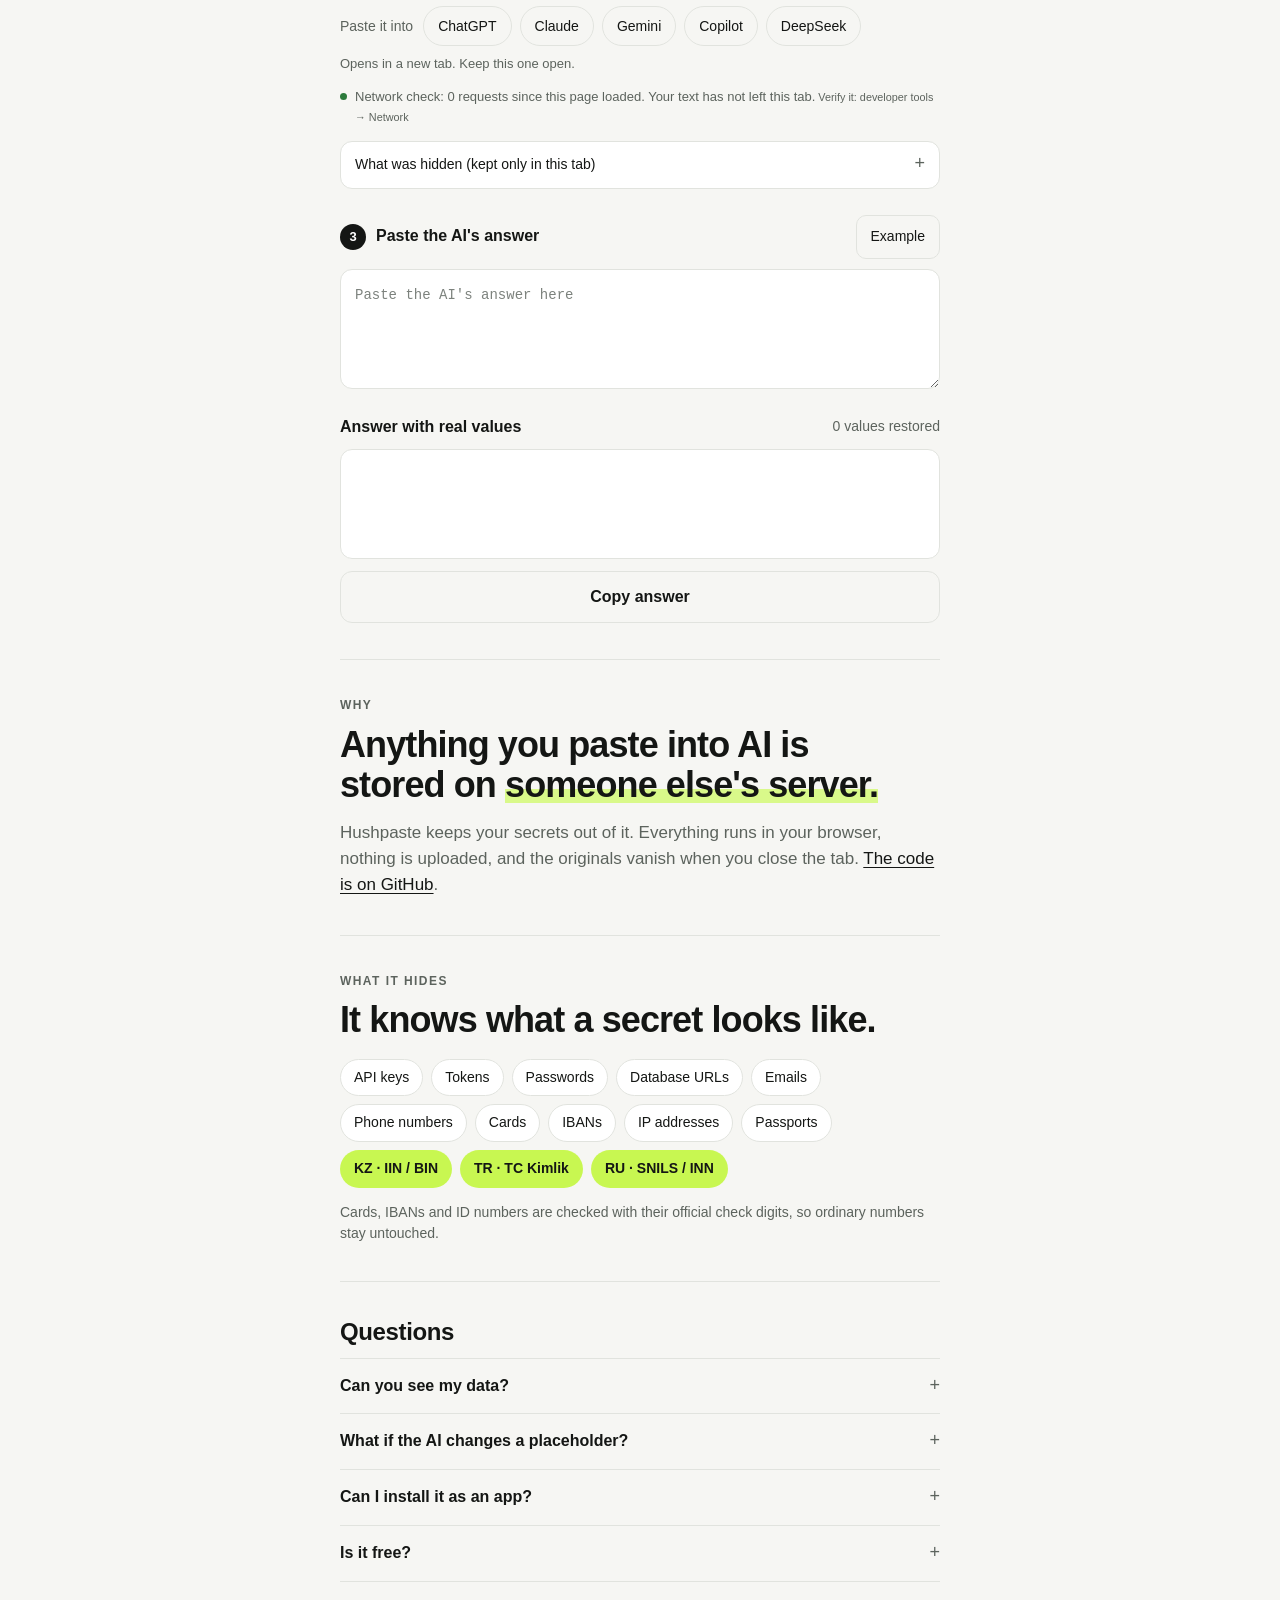
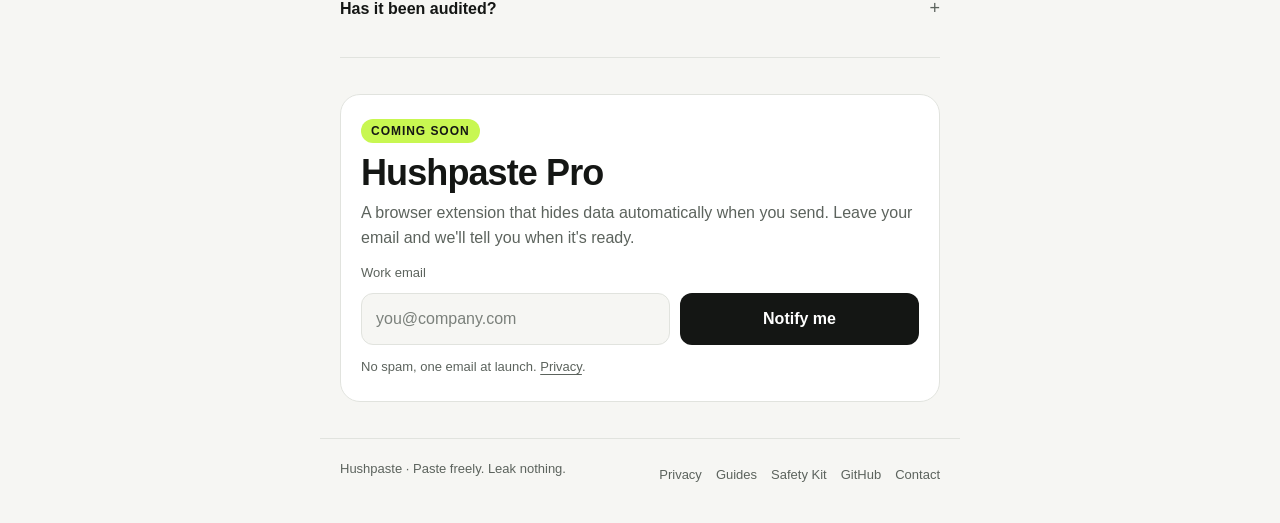
==== commit 5af5b164: "Give the short copy more shape Highlighted key phrases, small section labels, statement headings, pi" ====
--- a/index.html
+++ b/index.html
@@ -4,6 +4,7 @@
 <meta charset="utf-8">
 <meta http-equiv="Content-Security-Policy" content="default-src 'none'; script-src 'self'; style-src 'self' 'unsafe-inline'; font-src data:; img-src 'self' data: https://hushpaste.goatcounter.com; connect-src https://formspree.io; base-uri 'none'; form-action 'none'; manifest-src 'self'">
 <meta name="viewport" content="width=device-width, initial-scale=1">
+<meta name="format-detection" content="telephone=no, email=no, address=no">
 <meta name="waitlist-url" content="https://formspree.io/f/mnpjvzbo">
 <title>Hushpaste: paste freely, leak nothing</title>
 <link rel="canonical" href="https://gethushpaste.com/">
@@ -26,7 +27,7 @@
 <meta name="twitter:image" content="https://gethushpaste.com/og-image.png">
 <meta name="theme-color" content="#F6F6F3" media="(prefers-color-scheme: light)">
 <meta name="theme-color" content="#0E100F" media="(prefers-color-scheme: dark)">
-<link rel="stylesheet" href="/home.css">
+<link rel="stylesheet" href="/home.css?v=7f757a30">
 <link rel="icon" href="data:image/svg+xml,%3Csvg xmlns='http://www.w3.org/2000/svg' viewBox='0 0 28 28'%3E%3Cpath d='M14 2 24 6V13C24 19 19.5 23.5 14 26 8.5 23.5 4 19 4 13V6Z' fill='%23C8F751'/%3E%3Crect x='9' y='12' width='10' height='3' rx='1.5' fill='%230C110E'/%3E%3C/svg%3E">
 <link rel="icon" type="image/png" sizes="32x32" href="/favicon-32.png">
 <link rel="apple-touch-icon" sizes="180x180" href="/apple-touch-icon.png">
@@ -49,7 +50,7 @@
 <main class="wrap" id="top">
 
 <section class="hero web-only" aria-labelledby="h-hero">
-<h1 id="h-hero">Paste into AI.<br>Leak nothing.</h1>
+<h1 id="h-hero">Paste into AI.<br><span class="hl">Leak nothing.</span></h1>
 <p class="lede">Hushpaste hides passwords, keys and personal data before you send text to an AI. The answer comes back with your real values.</p>
 <div class="demo" role="img" aria-label="Example: a password, an email and a phone number turn into placeholders">
 <div class="hd" aria-hidden="true"><span>Before → after</span><b class="badge">3 hidden</b></div>
@@ -59,15 +60,20 @@
 <div><span class="sw" style="--d:0.90s"><span class="v">+49 151 2345 6789</span><span class="tok">[PHONE_1]</span></span></div>
 </div>
 </div>
-<p class="facts">Runs in your browser · Nothing uploaded · Free</p>
+<ul class="facts">
+<li><svg width="15" height="15" viewBox="0 0 24 24" fill="none" stroke="currentColor" stroke-width="2" stroke-linecap="round" stroke-linejoin="round" aria-hidden="true"><path d="M12 3 4 6v6c0 5 3.5 8 8 9 4.5-1 8-4 8-9V6z"/><path d="m9 12 2 2 4-4"/></svg>Runs in your browser</li>
+<li><svg width="15" height="15" viewBox="0 0 24 24" fill="none" stroke="currentColor" stroke-width="2" stroke-linecap="round" stroke-linejoin="round" aria-hidden="true"><path d="M3 3l18 18"/><path d="M17.5 17.5H7a5 5 0 0 1-.9-9.92"/><path d="M10.6 5.1A6 6 0 0 1 18 9h.5a3.5 3.5 0 0 1 2.2 6.22"/></svg>Nothing uploaded</li>
+<li><svg width="15" height="15" viewBox="0 0 24 24" fill="none" stroke="currentColor" stroke-width="2" stroke-linecap="round" stroke-linejoin="round" aria-hidden="true"><circle cx="12" cy="12" r="9"/><path d="m8.5 12 2.5 2.5 4.5-5"/></svg>Free</li>
+</ul>
 <a class="btn" href="#demo">Try it free</a>
 </section>
 
 <section id="demo" aria-labelledby="h-tool">
-<h2 id="h-tool">Try it</h2>
-<p class="muted" style="margin-top:4px">Everything stays on this page.</p>
+<p class="eyebrow web-only">Free tool</p>
+<h2 id="h-tool">Try it right here</h2>
+<p class="muted" style="margin-top:6px">Everything stays on this page.</p>
 
-<div class="step"><h3><label for="src">1. Paste your text</label></h3><div class="acts"><button type="button" class="mini" id="btnSample">Sample</button><button type="button" class="mini" id="btnClear">Clear</button></div></div>
+<div class="step"><h3><span class="n" aria-hidden="true">1</span><label for="src">Paste your text</label></h3><div class="acts"><button type="button" class="mini" id="btnSample">Sample</button><button type="button" class="mini" id="btnClear">Clear</button></div></div>
 <div class="panel">
 <textarea id="src" placeholder="Paste a log, an email or a config file" spellcheck="false"></textarea>
 <p class="drophint">Or <button type="button" id="btnFile">open a file</button>. It is read in this tab only.<input type="file" id="file" hidden></p>
@@ -78,7 +84,7 @@
 <input id="terms" type="text" placeholder="Acme Bank, Project Falcon, Jane Doe" autocomplete="off">
 </details>
 
-<div class="step"><h3>2. Copy the safe version</h3><span class="meta" id="count">0 items</span></div>
+<div class="step"><h3><span class="n" aria-hidden="true">2</span>Copy the safe version</h3><span class="meta" id="count">0 items</span></div>
 <div class="out" id="out" aria-live="polite"></div>
 <div class="risk" id="risk" role="status" aria-live="polite"></div>
 <p class="note">Names and addresses aren't found automatically. Add them in step 1 and check the text before you send it.</p>
@@ -90,7 +96,7 @@
 <div id="map"></div>
 </details>
 
-<div class="step"><h3><label for="reply">3. Paste the AI's answer</label></h3><div class="acts"><button type="button" class="mini" id="btnExample">Example</button></div></div>
+<div class="step"><h3><span class="n" aria-hidden="true">3</span><label for="reply">Paste the AI's answer</label></h3><div class="acts"><button type="button" class="mini" id="btnExample">Example</button></div></div>
 <textarea id="reply" placeholder="Paste the AI's answer here" spellcheck="false" style="min-height:120px"></textarea>
 <div class="step"><h3>Answer with real values</h3><span class="meta" id="restCount">0 values restored</span></div>
 <div class="out" id="restored" aria-live="polite"></div>
@@ -98,14 +104,30 @@
 </section>
 
 <section class="web-only" aria-labelledby="h-why">
-<h2 id="h-why">Why</h2>
-<p>Anything you paste into an AI chat is stored on someone else's server. Hushpaste keeps your secrets out of it.</p>
-<p class="muted">It all runs in your browser. Nothing is uploaded or stored, and the originals disappear when you close the tab. <a href="https://github.com/yerzhan070324-cmd/hushpaste.com">The code is on GitHub</a>.</p>
+<p class="eyebrow">Why</p>
+<h2 class="statement" id="h-why">Anything you paste into AI is stored on <span class="hl">someone else's server.</span></h2>
+<p class="body">Hushpaste keeps your secrets out of it. Everything runs in your browser, nothing is uploaded, and the originals vanish when you close the tab. <a href="https://github.com/yerzhan070324-cmd/hushpaste.com">The code is on GitHub</a>.</p>
 </section>
 
 <section class="web-only" id="detects" aria-labelledby="h-det">
-<h2 id="h-det">What it hides</h2>
-<p class="muted">API keys and tokens, passwords, database URLs, emails, phone numbers, cards, IBANs, IP addresses, Kazakh IIN and BIN, Turkish TC Kimlik, Russian SNILS and INN, passport numbers.</p>
+<p class="eyebrow">What it hides</p>
+<h2 class="statement" id="h-det">It knows what a secret looks like.</h2>
+<ul class="chips">
+<li>API keys</li>
+<li>Tokens</li>
+<li>Passwords</li>
+<li>Database URLs</li>
+<li>Emails</li>
+<li>Phone numbers</li>
+<li>Cards</li>
+<li>IBANs</li>
+<li>IP addresses</li>
+<li>Passports</li>
+<li class="id">KZ · IIN / BIN</li>
+<li class="id">TR · TC Kimlik</li>
+<li class="id">RU · SNILS / INN</li>
+</ul>
+<p class="muted small-note">Cards, IBANs and ID numbers are checked with their official check digits, so ordinary numbers stay untouched.</p>
 </section>
 
 <section class="web-only faq" id="faq" aria-labelledby="h-faq">
@@ -118,8 +140,10 @@
 </section>
 
 <section class="web-only" id="join" aria-labelledby="h-join">
-<h2 id="h-join"><span id="pricing"></span>Pro is coming soon</h2>
-<p class="muted">A browser extension that hides data automatically when you send. Leave your email and we'll tell you when it's ready.</p>
+<div class="card">
+<p class="eyebrow"><span class="soon">Coming soon</span></p>
+<h2 class="statement" id="h-join"><span id="pricing"></span>Hushpaste Pro</h2>
+<p class="muted" style="margin-top:8px">A browser extension that hides data automatically when you send. Leave your email and we'll tell you when it's ready.</p>
 <div class="wl">
 <form novalidate>
 <label for="email-cta">Work email</label>
@@ -129,6 +153,7 @@
 </form>
 <div class="ok" hidden><p class="big">You're on the list.</p><p class="muted" style="margin-top:4px">We'll email you when early access opens.</p><a class="btn quiet" href="/kit.html">Open your free Safety Kit</a></div>
 <p class="small">No spam, one email at launch. <a href="/privacy.html">Privacy</a>.</p>
+</div>
 </div>
 </section>
 
--- a/home.css
+++ b/home.css
@@ -12,6 +12,8 @@
   --on-tok:#141614;
   --danger:#B42D1C;
   --good:#2C7A3B;
+  --hl-fg:#141614;
+  --hl-bg:linear-gradient(transparent 60%, #D9F98A 60%, #D9F98A 94%, transparent 94%);
   --sans:-apple-system,BlinkMacSystemFont,"Segoe UI",Roboto,"Helvetica Neue",Arial,sans-serif;
   --mono:ui-monospace,"SF Mono",Menlo,Consolas,"Roboto Mono","Liberation Mono",monospace;
   color-scheme:light;
@@ -30,6 +32,8 @@
     --on-tok:#0E100F;
     --danger:#FF8A75;
     --good:#7FD18C;
+    --hl-fg:#C8F751;
+    --hl-bg:none;
     color-scheme:dark;
   }
 }
@@ -44,6 +48,9 @@
 .wrap{max-width:640px;margin:0 auto;padding-left:max(20px, env(safe-area-inset-left, 0px));padding-right:max(20px, env(safe-area-inset-right, 0px))}
 h1,h2,h3,p{margin:0}
 h1,h2,h3{text-wrap:balance}
+p,li{text-wrap:pretty}
+.hl{color:var(--hl-fg);background:var(--hl-bg);-webkit-box-decoration-break:clone;box-decoration-break:clone}
+.eyebrow{font-size:12px;font-weight:650;letter-spacing:.12em;text-transform:uppercase;color:var(--muted);margin-bottom:10px}
 .muted{color:var(--muted)}
 
 header.site .wrap{display:flex;align-items:center;justify-content:space-between;gap:12px;padding-block:14px}
@@ -59,10 +66,22 @@
 section{padding-block:36px;border-top:1px solid var(--line)}
 section.hero{border-top:0;padding-block:36px 40px}
 h1{font-size:clamp(36px,10vw,56px);line-height:1.04;letter-spacing:-.03em;font-weight:700}
-.lede{margin-top:16px;font-size:18px;color:var(--muted);max-width:34em}
-.facts{margin-top:14px;font-size:14px;color:var(--muted)}
+.lede{margin-top:18px;font-size:18px;color:var(--muted);max-width:34em}
+.facts{list-style:none;margin:16px 0 0;padding:0;display:flex;flex-wrap:wrap;gap:8px}
+.facts li{display:inline-flex;align-items:center;gap:7px;padding:6px 12px 6px 10px;border:1px solid var(--line);border-radius:999px;font-size:13px;color:var(--muted)}
+.facts svg{flex:none;color:var(--text)}
 .hero .btn{margin-top:24px}
-h2{font-size:22px;letter-spacing:-.01em;font-weight:650}
+h2{font-size:24px;letter-spacing:-.015em;font-weight:700;line-height:1.15}
+h2.statement{font-size:clamp(26px,7vw,36px);line-height:1.12;letter-spacing:-.025em}
+p.body{margin-top:14px;font-size:17px;color:var(--muted)}
+p.body a{color:var(--text)}
+ul.chips{list-style:none;margin:18px 0 0;padding:0;display:flex;flex-wrap:wrap;gap:8px}
+ul.chips li{padding:7px 13px;border:1px solid var(--line);border-radius:999px;font-size:14px;background:var(--surface)}
+ul.chips li.id{background:var(--tok);color:var(--on-tok);border-color:transparent;font-weight:600}
+.small-note{margin-top:14px;font-size:14px}
+.card{border:1px solid var(--line);border-radius:20px;background:var(--surface);padding:24px 20px}
+.soon{display:inline-block;padding:3px 10px;border-radius:999px;background:var(--tok);color:var(--on-tok);letter-spacing:.08em}
+.card input[type=email]{background:var(--bg)}
 section > p + p,section > h2 + p{margin-top:10px}
 
 .btn{display:flex;align-items:center;justify-content:center;width:100%;min-height:52px;padding:0 20px;border:0;border-radius:12px;background:var(--btn);color:var(--on-btn);font-weight:600;font-size:16px;text-decoration:none;cursor:pointer}
@@ -73,7 +92,8 @@
 .mini:hover{border-color:var(--text)}
 
 .step{display:flex;align-items:center;justify-content:space-between;gap:10px;flex-wrap:wrap;margin:26px 0 10px}
-.step h3{font-size:16px;font-weight:650}
+.step h3{font-size:16px;font-weight:650;display:flex;align-items:center;gap:10px}
+.n{flex:none;display:inline-grid;place-items:center;width:26px;height:26px;border-radius:50%;background:var(--btn);color:var(--on-btn);font-size:13px;font-weight:700}
 .step .acts{display:flex;gap:8px}
 .step .meta{font-size:14px;color:var(--muted)}
 .panel{min-width:0}
